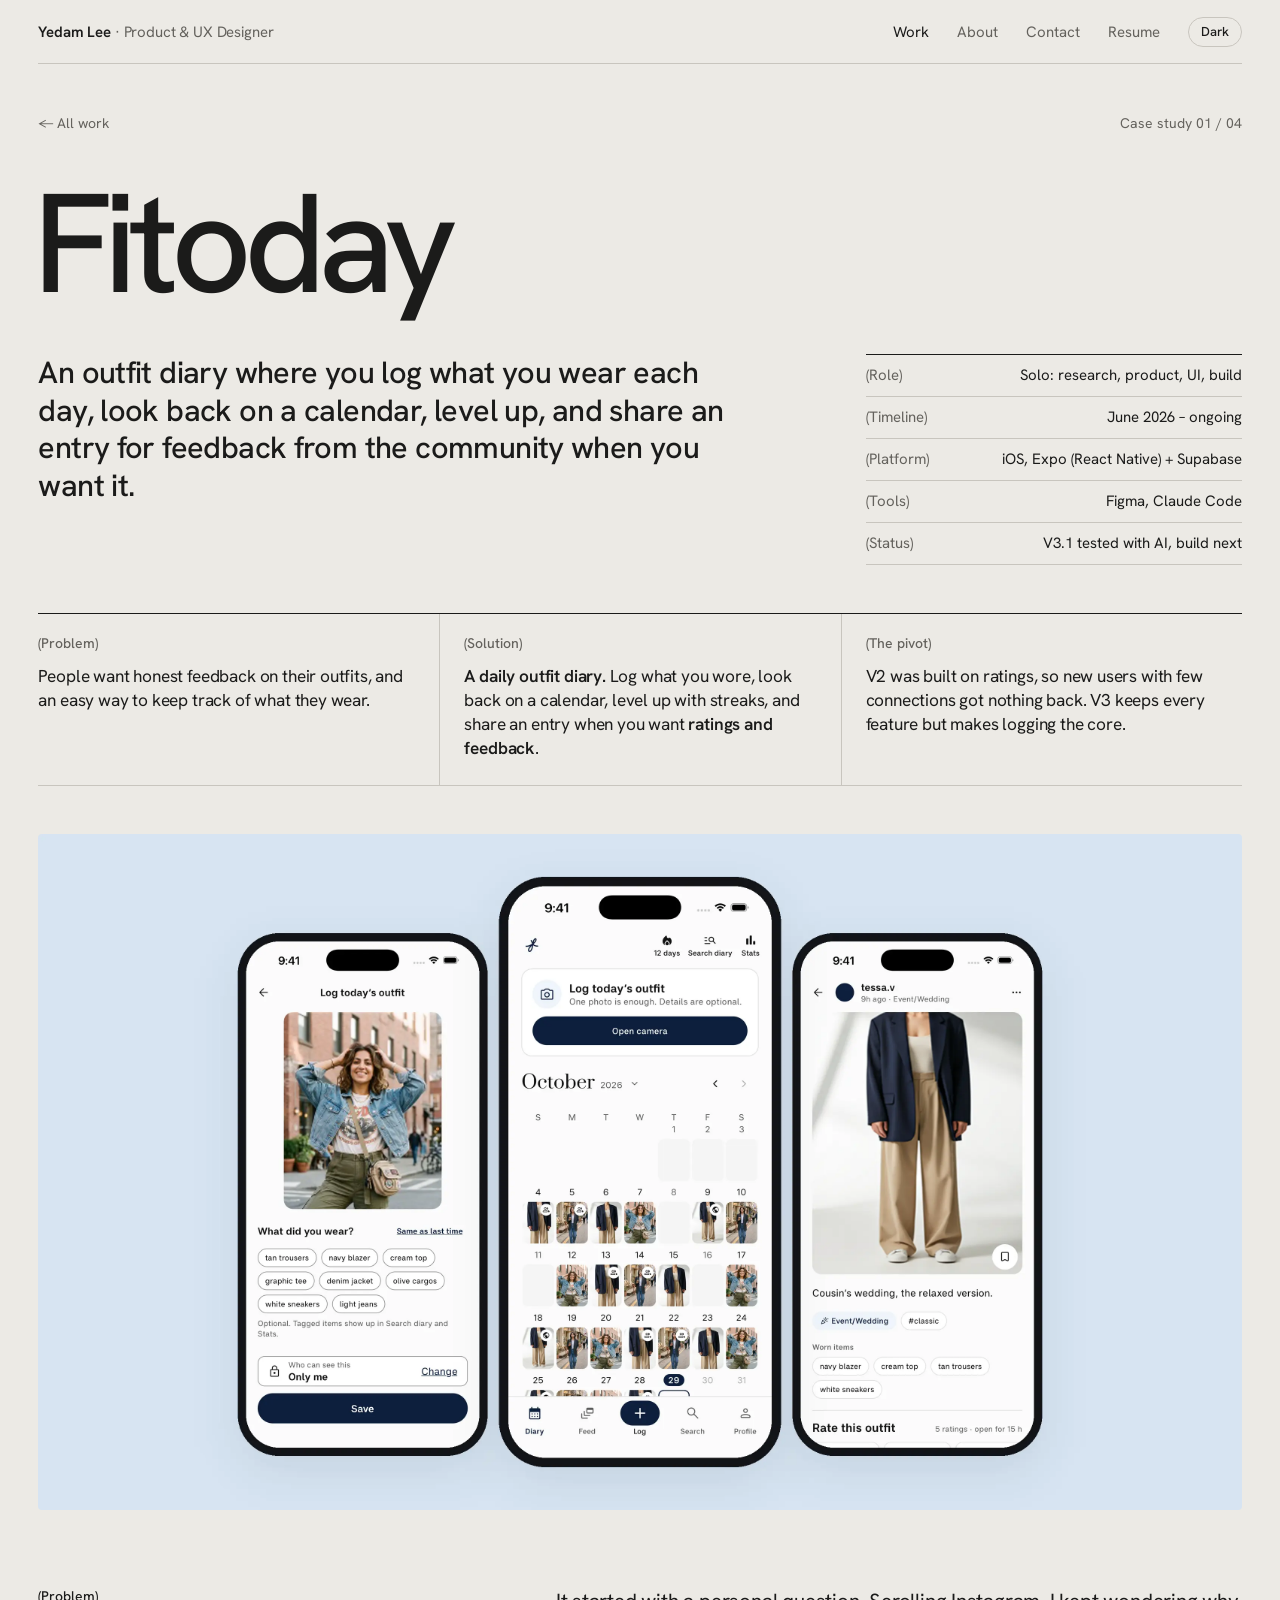
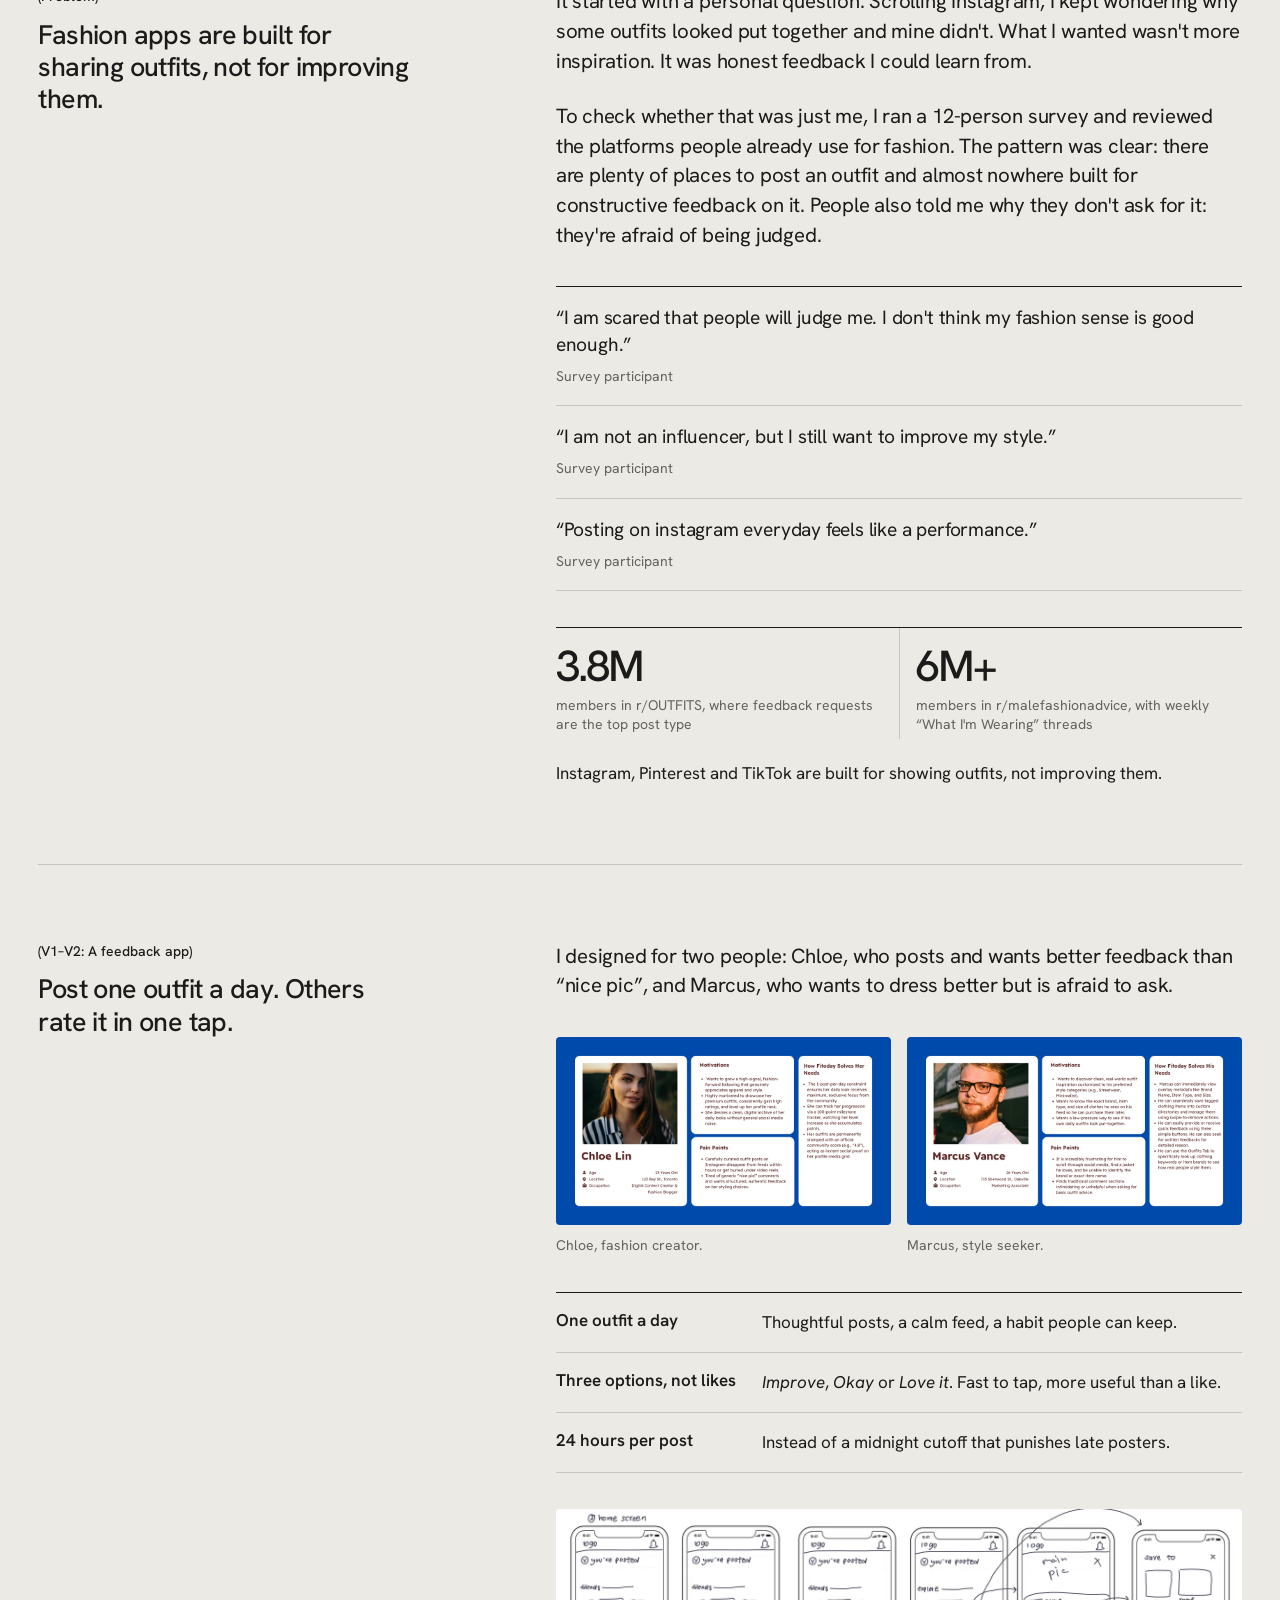
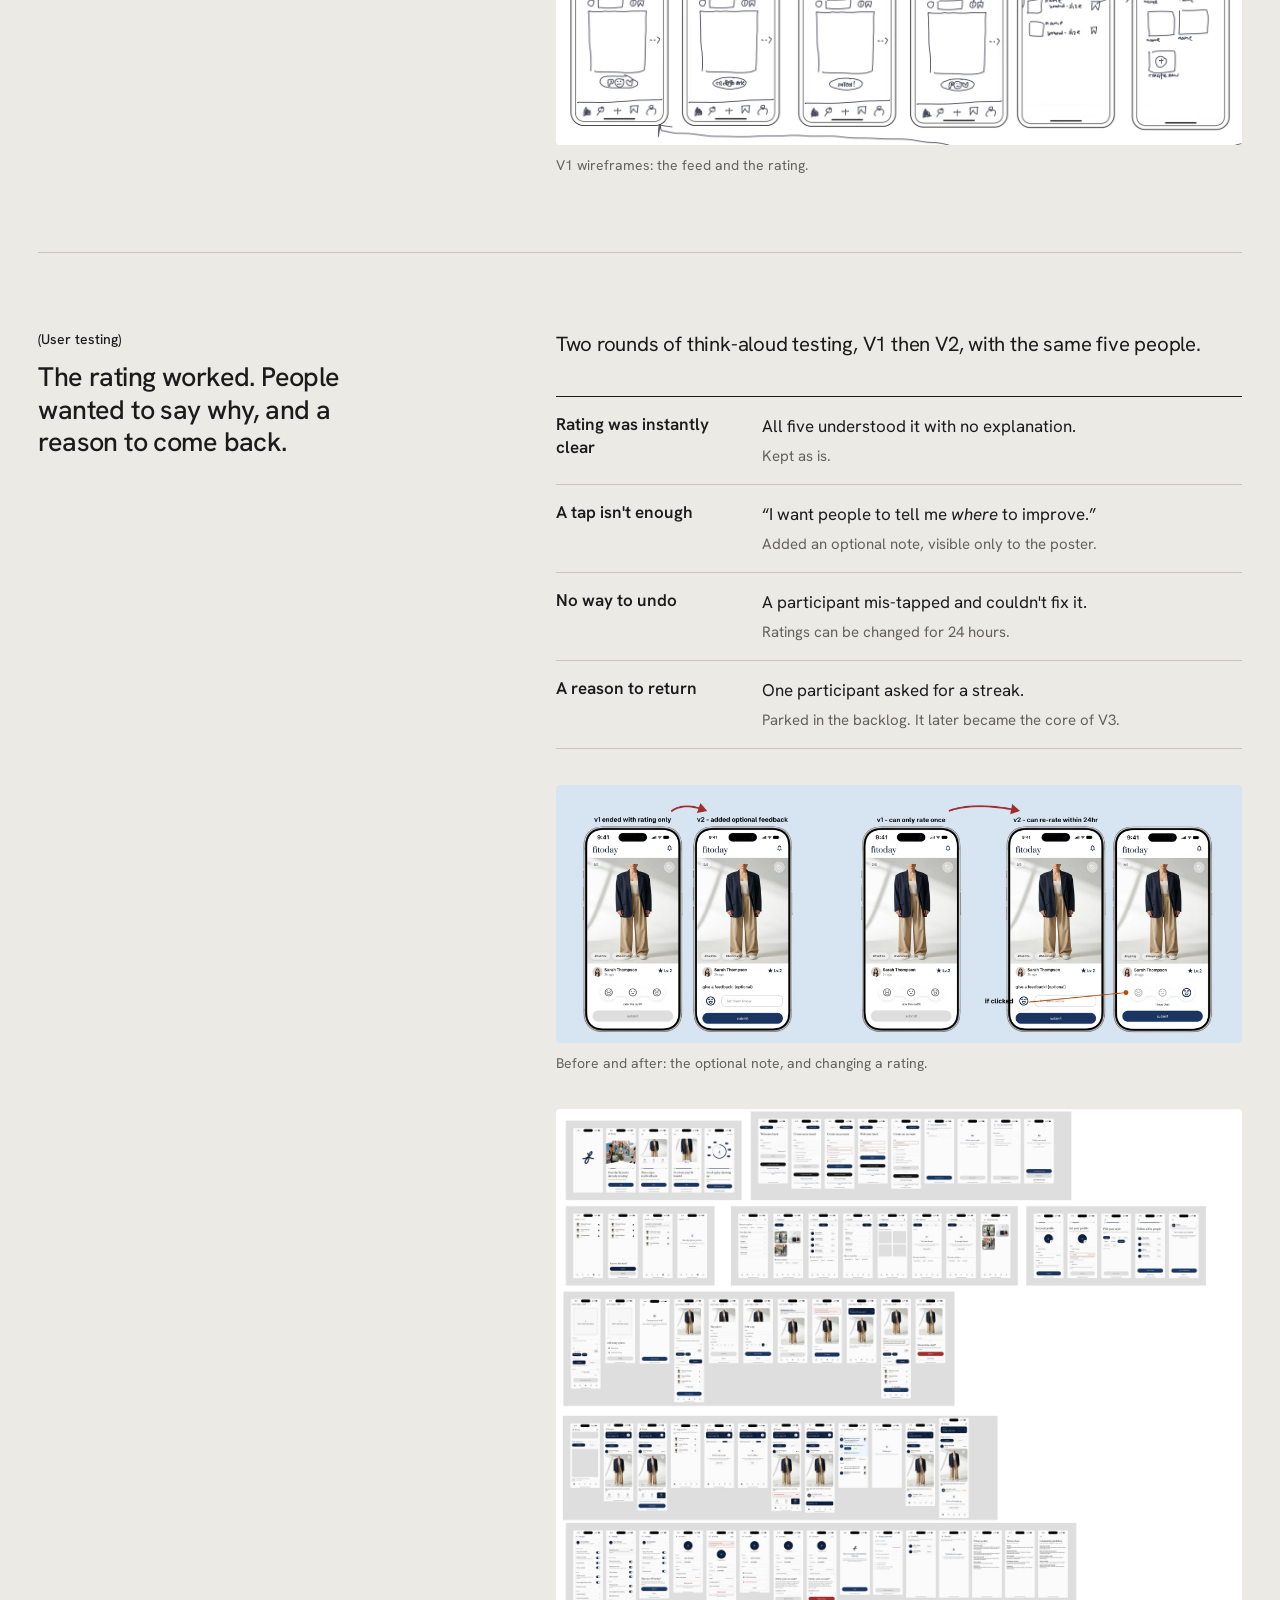
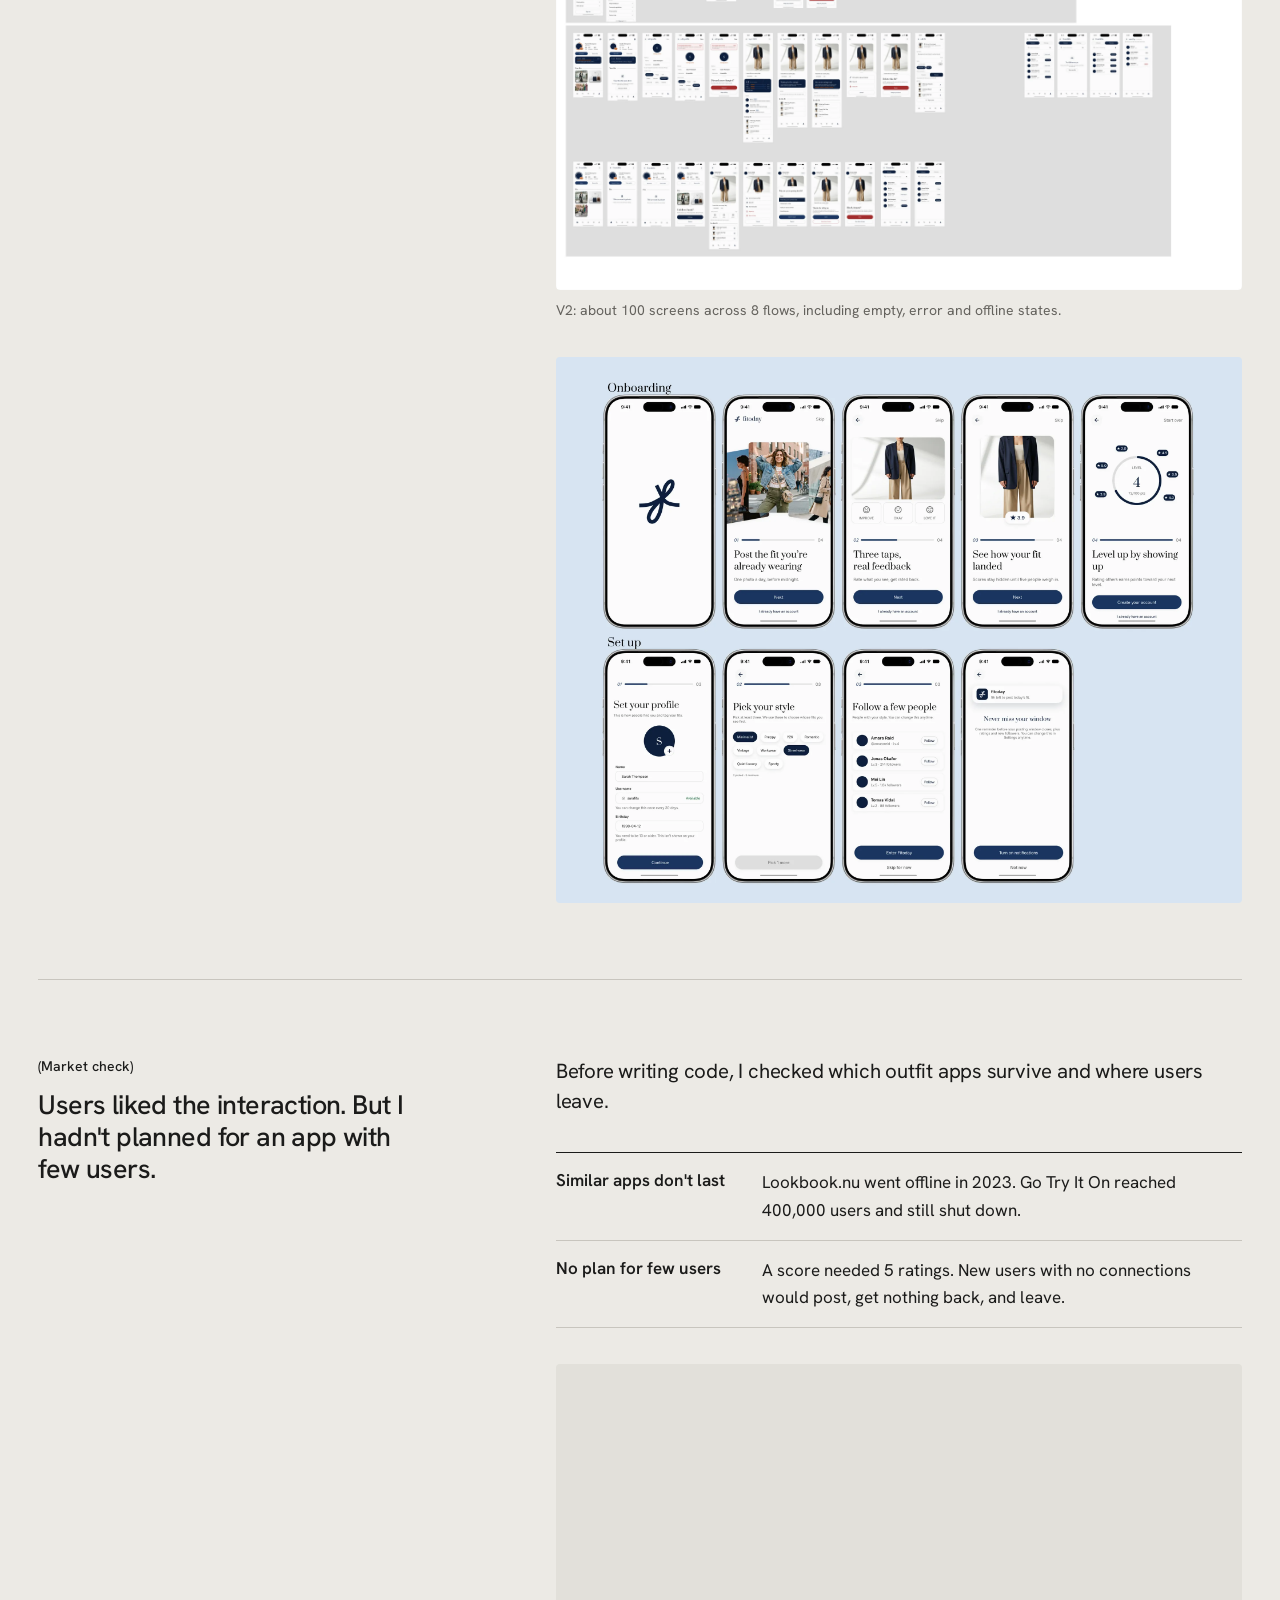
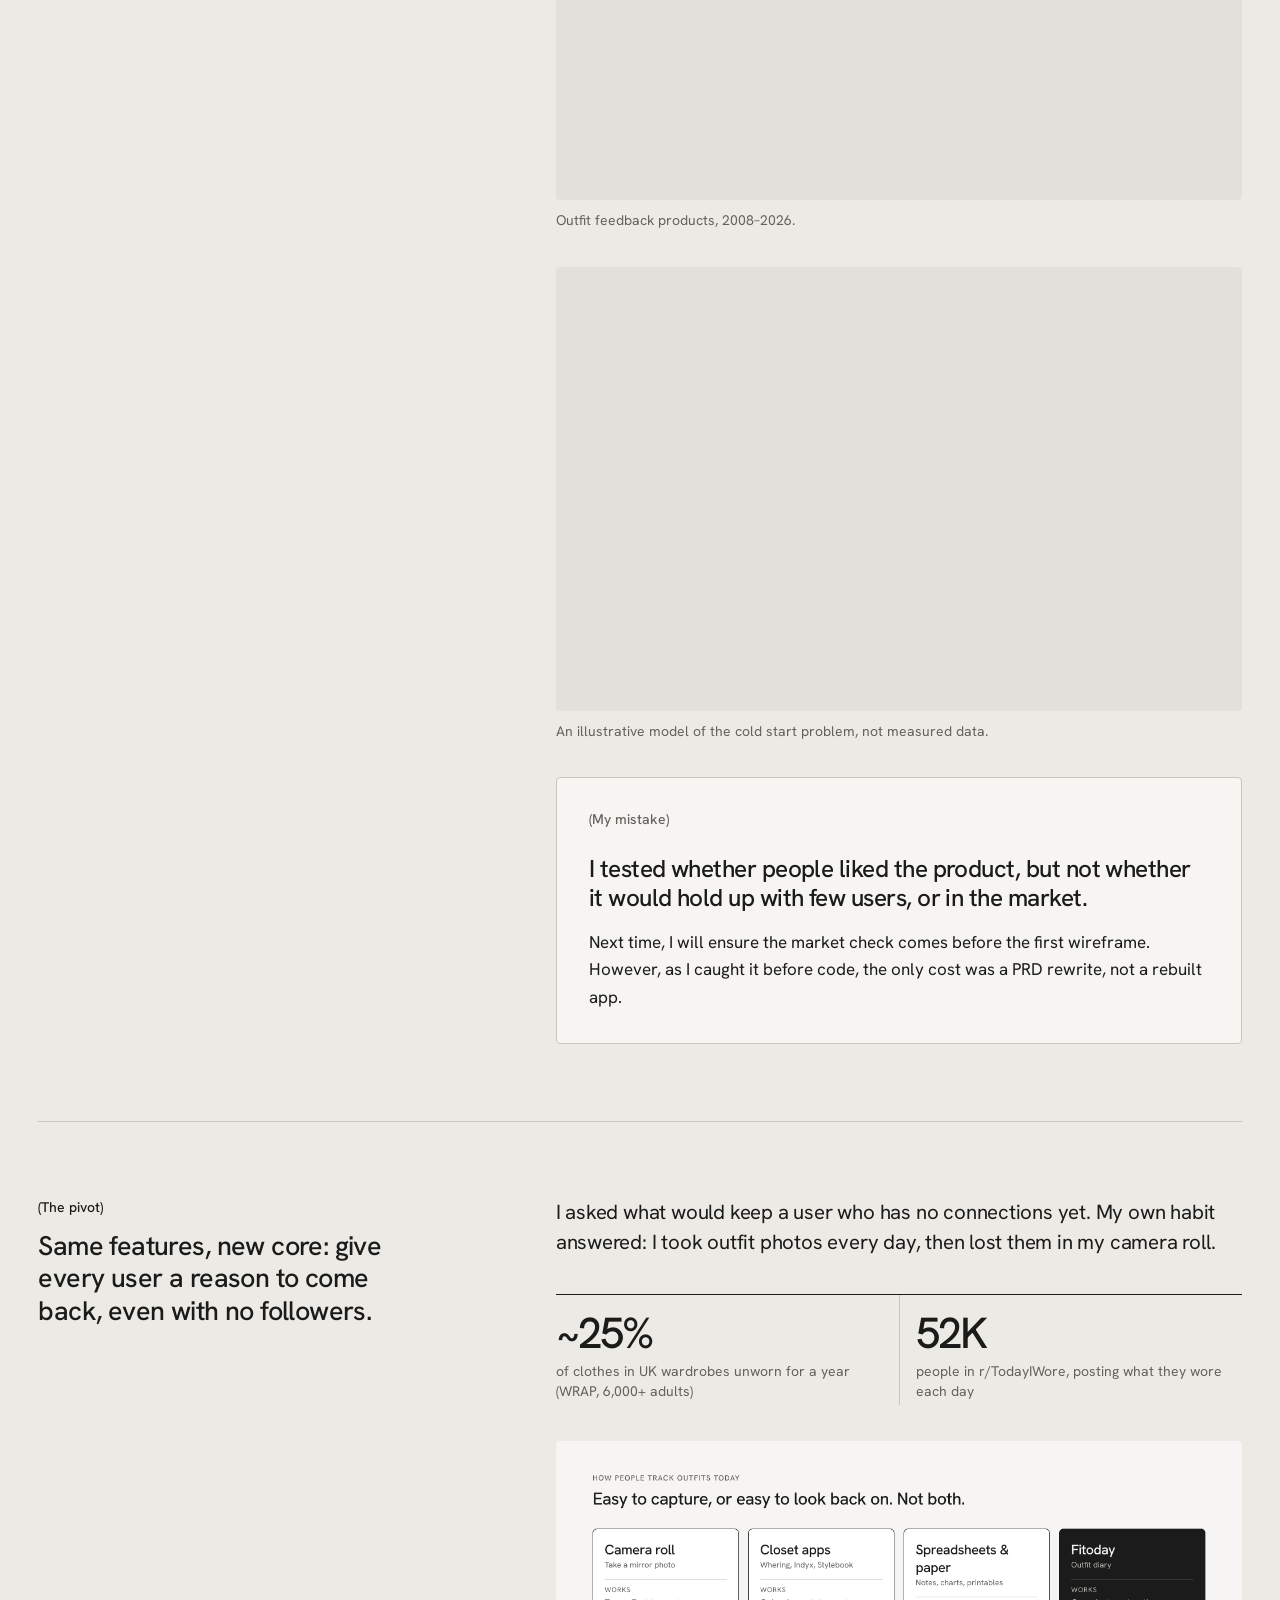
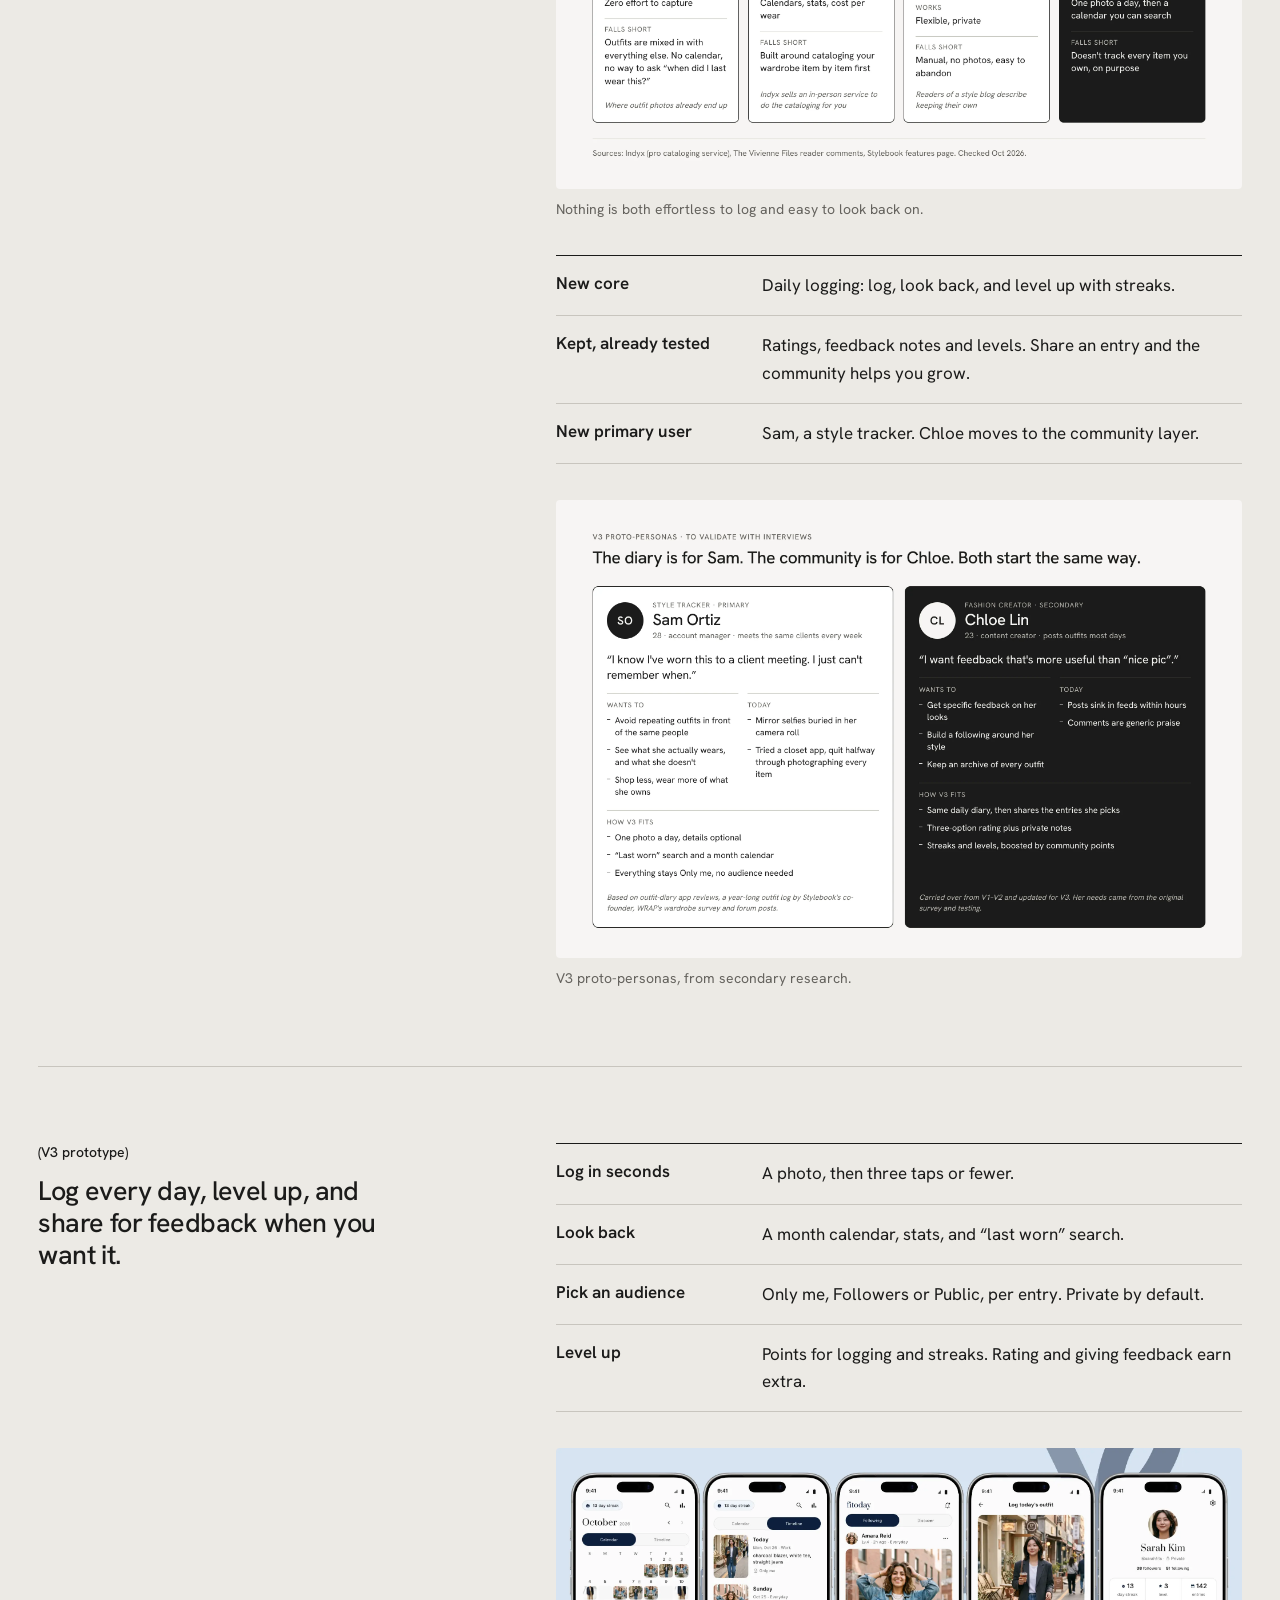
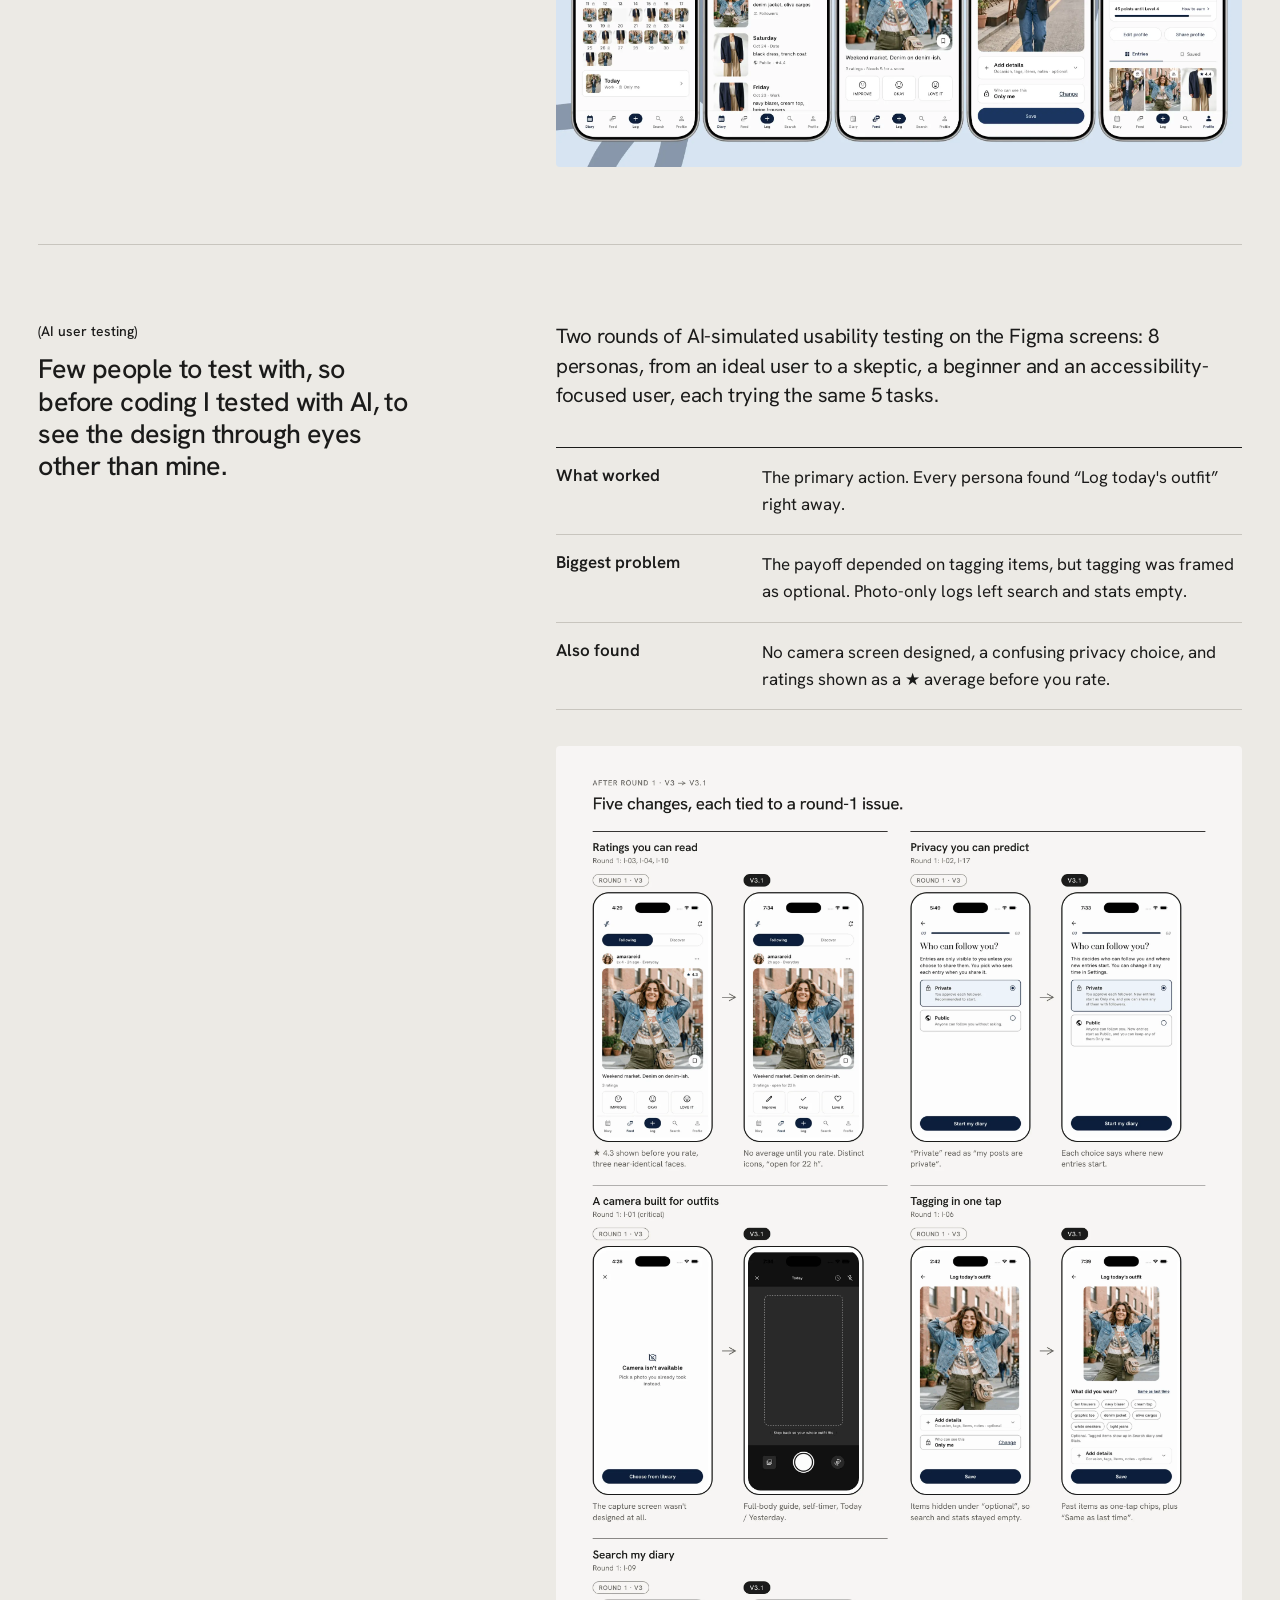
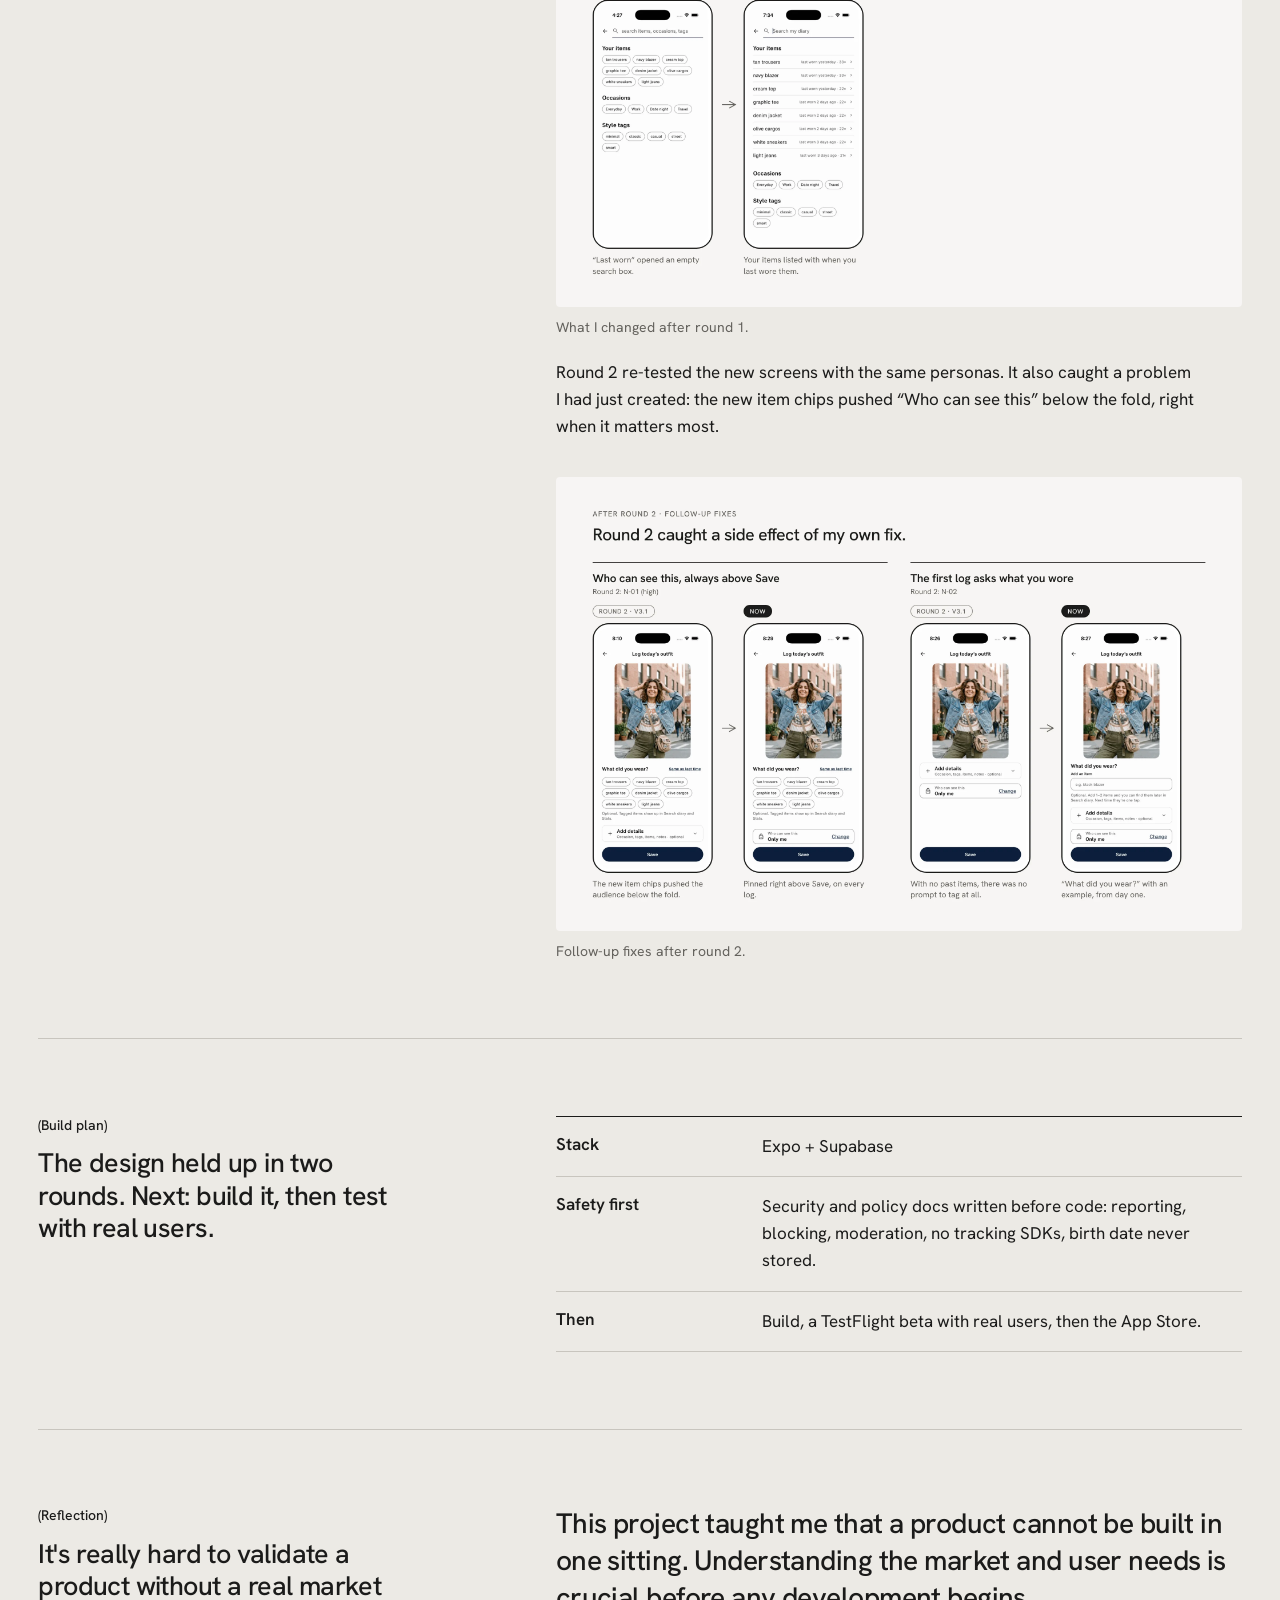
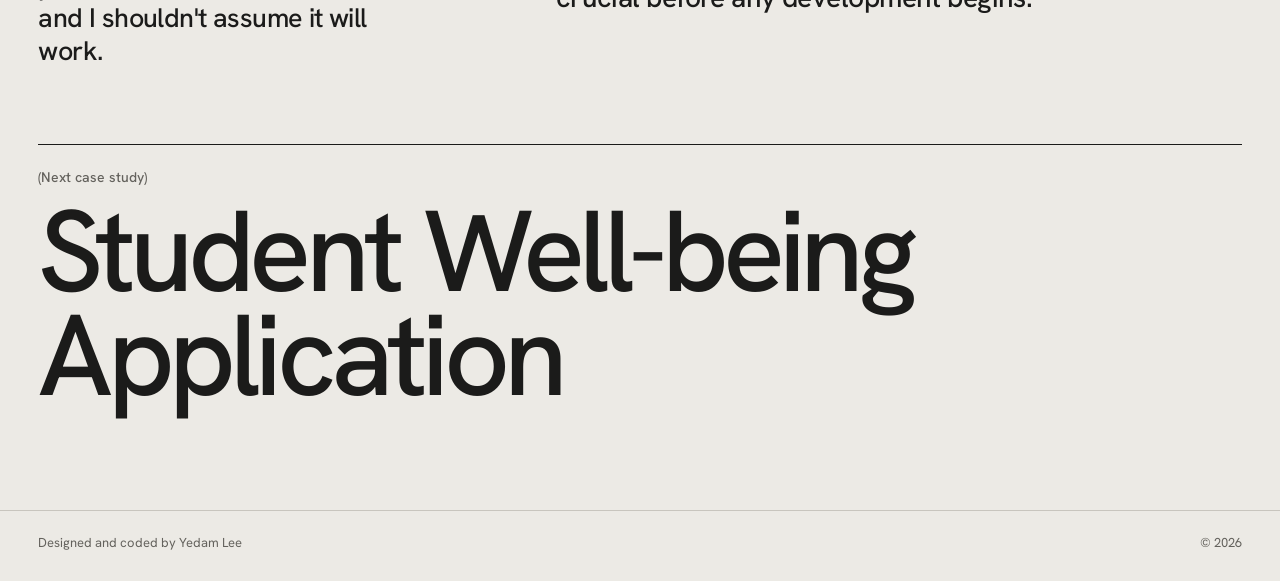
==== fitoday.html @ 7e5dd770 "fixed portfolio" ====
<!DOCTYPE html>
<html lang="en">
<head>
<meta charset="UTF-8" />
<meta name="viewport" content="width=device-width, initial-scale=1.0" />
<title>Fitoday | Yedam Lee</title>
<meta name="description" content="Fitoday case study: a daily outfit log with levels, ratings and feedback, pivoted after a market check so it works even with few users. Researched, designed and built solo by Yedam Lee." />
<meta property="og:title" content="Fitoday | Yedam Lee" />
<meta property="og:description" content="From a social outfit-rating app to an outfit diary: research, a pivot decision, and privacy-first product design." />
<meta property="og:image" content="https://ylee862.github.io/portfolio/images/fitoday/fitoday_hero_mockup.webp" />
<script>try{if(localStorage.getItem('theme')==='dark')document.documentElement.setAttribute('data-theme','dark')}catch(e){}</script>
<link rel="preconnect" href="https://fonts.googleapis.com" />
<link rel="preconnect" href="https://fonts.gstatic.com" crossorigin />
<link href="https://fonts.googleapis.com/css2?family=Hanken+Grotesk:wght@400;500;600&display=swap" rel="stylesheet" />
<link rel="stylesheet" href="css/style.css" />
</head>
<body>
<a class="skip-link" href="#content">Skip to case study</a>

<header class="nav">
  <div class="wrap nav-inner">
    <a href="index.html" class="nav-logo">Yedam Lee <span>· Product &amp; UX Designer</span></a>
    <nav class="nav-links" aria-label="Main">
      <a href="index.html#work" aria-current="page">Work</a>
      <a href="index.html#about">About</a>
      <a href="index.html#contact">Contact</a>
      <a class="nav-resume" href="resume/Yedam_Lee_Resume_F.pdf" target="_blank" rel="noopener">Resume</a>
      <button class="theme-toggle" id="themeToggle" type="button">Dark</button>
    </nav>
  </div>
</header>

<main id="content">
  <div class="wrap case-top">
    <div class="case-crumbs"><a href="index.html#work">← All work</a><span>Case study 01 / 04</span></div>
    <h1 class="case-title">Fitoday</h1>

    <div class="case-intro">
      <p class="case-statement">An outfit diary where you log what you wear each day, look back on a calendar, level up, and share an entry for feedback from the community when you want it.</p>
      <dl class="details">
        <div class="details-row"><dt>Role</dt><dd>Solo: research, product, UI, build</dd></div>
        <div class="details-row"><dt>Timeline</dt><dd>June 2026 – ongoing</dd></div>
        <div class="details-row"><dt>Platform</dt><dd>iOS, Expo (React Native) + Supabase</dd></div>
        <div class="details-row"><dt>Tools</dt><dd>Figma, Claude Code</dd></div>
        <div class="details-row"><dt>Status</dt><dd>V3.1 tested with AI, build next</dd></div>
      </dl>
    </div>

    <section class="brief" aria-label="Project at a glance">
      <div class="brief-item">
        <p class="label">Problem</p>
        <p class="brief-text">People want honest feedback on their outfits, and an easy way to keep track of what they wear.</p>
      </div>
      <div class="brief-item">
        <p class="label">Solution</p>
        <p class="brief-text"><strong>A daily outfit diary.</strong> Log what you wore, look back on a calendar, level up with streaks, and share an entry when you want <strong>ratings and feedback</strong>.</p>
      </div>
      <div class="brief-item">
        <p class="label">The pivot</p>
        <p class="brief-text">V2 was built on ratings, so new users with few connections got nothing back. V3 keeps every feature but makes logging the core.</p>
      </div>
    </section>

    <figure class="case-cover has-tag">
      <img src="images/fitoday/fitoday_hero_no_text.webp" alt="Fitoday V3 screens" width="2400" height="971">
    </figure>

    <!-- 1. PROBLEM -->
    <section class="cs" aria-labelledby="s-problem">
      <header class="cs-head">
        <p class="label" id="s-problem">Problem</p>
        <p class="cs-summary">Fashion apps are built for sharing outfits, not for improving them.</p>
      </header>
      <div class="cs-body">
        <p class="lede">It started with a personal question. Scrolling Instagram, I kept wondering why some outfits looked put together and mine didn't. What I wanted wasn't more inspiration. It was honest feedback I could learn from.</p>
        <p class="lede">To check whether that was just me, I ran a 12-person survey and reviewed the platforms people already use for fashion. The pattern was clear: there are plenty of places to post an outfit and almost nowhere built for constructive feedback on it. People also told me why they don't ask for it: they're afraid of being judged.</p>

        <ul class="quotes">
          <li><q>I am scared that people will judge me. I don't think my fashion sense is good enough.</q><span class="src">Survey participant</span></li>
          <li><q>I am not an influencer, but I still want to improve my style.</q><span class="src">Survey participant</span></li>
          <li><q>Posting on instagram everyday feels like a performance.</q><span class="src">Survey participant</span></li>
        </ul>
        <div class="facts">
          <div><div class="n">3.8M</div><div class="t">members in r/OUTFITS, where feedback requests are the top post type</div></div>
          <div><div class="n">6M+</div><div class="t">members in r/malefashionadvice, with weekly “What I'm Wearing” threads</div></div>
        </div>
        <p>Instagram, Pinterest and TikTok are built for showing outfits, not improving them.</p>
      </div>
    </section>

    <!-- 2. V1-V2 DESIGN -->
    <section class="cs" aria-labelledby="s-design">
      <header class="cs-head">
        <p class="label" id="s-design">V1–V2: A feedback app</p>
        <p class="cs-summary">Post one outfit a day. Others rate it in one tap.</p>
      </header>
      <div class="cs-body">
        <p class="lede">I designed for two people: Chloe, who posts and wants better feedback than “nice pic”, and Marcus, who wants to dress better but is afraid to ask.</p>
        <div class="grid-2">
          <figure class="figure"><img loading="lazy" decoding="async" src="images/fitoday/fitoday_chloe_persona.webp" alt="Persona: Chloe Lin, 23, content creator and fashion blogger" width="1920" height="1080"><figcaption>Chloe, fashion creator.</figcaption></figure>
          <figure class="figure"><img loading="lazy" decoding="async" src="images/fitoday/fitoday_marcus_persona.webp" alt="Persona: Marcus Vance, 26, marketing associate" width="1920" height="1080"><figcaption>Marcus, style seeker.</figcaption></figure>
        </div>
        <ul class="rows">
          <li><span class="k">One outfit a day</span><span class="v">Thoughtful posts, a calm feed, a habit people can keep.</span></li>
          <li><span class="k">Three options, not likes</span><span class="v"><em>Improve</em>, <em>Okay</em> or <em>Love it</em>. Fast to tap, more useful than a like.</span></li>
          <li><span class="k">24 hours per post</span><span class="v">Instead of a midnight cutoff that punishes late posters.</span></li>
        </ul>
        <figure class="figure on-white"><img loading="lazy" decoding="async" src="images/fitoday/fitoday_wireframe_mainscreen.webp" alt="Hand-drawn wireframes of the home feed and the rating flow" width="1438" height="494"><figcaption>V1 wireframes: the feed and the rating.</figcaption></figure>
      </div>
    </section>

    <!-- 3. TESTING -->
    <section class="cs" aria-labelledby="s-test">
      <header class="cs-head">
        <p class="label" id="s-test">User testing</p>
        <p class="cs-summary">The rating worked. People wanted to say why, and a reason to come back.</p>
      </header>
      <div class="cs-body">
        <p class="lede">Two rounds of think-aloud testing, V1 then V2, with the same five people.</p>
        <ul class="rows">
          <li><span class="k">Rating was instantly clear</span><span class="v">All five understood it with no explanation.<span class="muted">Kept as is.</span></span></li>
          <li><span class="k">A tap isn't enough</span><span class="v">“I want people to tell me <em>where</em> to improve.”<span class="muted">Added an optional note, visible only to the poster.</span></span></li>
          <li><span class="k">No way to undo</span><span class="v">A participant mis-tapped and couldn't fix it.<span class="muted">Ratings can be changed for 24 hours.</span></span></li>
          <li><span class="k">A reason to return</span><span class="v">One participant asked for a streak.<span class="muted">Parked in the backlog. It later became the core of V3.</span></span></li>
        </ul>
        <figure class="figure"><img loading="lazy" decoding="async" src="images/fitoday/fitoday_v1v2.webp" alt="V1 screens before and after the testing changes: optional feedback note and re-rating" width="2400" height="902"><figcaption>Before and after: the optional note, and changing a rating.</figcaption></figure>
        <figure class="figure"><img loading="lazy" decoding="async" src="images/fitoday/fitoday_flow_overview.webp" alt="Every V2 screen grouped by flow" width="2400" height="2733"><figcaption>V2: about 100 screens across 8 flows, including empty, error and offline states.</figcaption></figure>
        <figure class="figure"><img loading="lazy" decoding="async" src="images/fitoday/fitoday_onboarding_v2.webp" alt="Every V2 screen grouped by flow" width="2400" height="2733"></figure>
      </div>
    </section>

    <!-- 4. MARKET CHECK -->
    <section class="cs" aria-labelledby="s-market">
      <header class="cs-head">
        <p class="label" id="s-market">Market check</p>
        <p class="cs-summary">Users liked the interaction. But I hadn't planned for an app with few users.</p>
      </header>
      <div class="cs-body">
        <p class="lede">Before writing code, I checked which outfit apps survive and where users leave.</p>
        <ul class="rows">
          <li><span class="k">Similar apps don't last</span><span class="v">Lookbook.nu went offline in 2023. Go Try It On reached 400,000 users and still shut down.</span></li>
          <li><span class="k">No plan for few users</span><span class="v">A score needed 5 ratings. New users with no connections would post, get nothing back, and leave.</span></li>
        </ul>
        <figure class="figure"><img loading="lazy" decoding="async" src="images/fitoday/fitoday_timeline.webp" alt="Timeline from 2008 to 2026 of outfit feedback products: Lookbook.nu offline 2023, Fashism closed, Go Try It On shut down 2013, Sidewalk AI rater inactive since 2023, AuraRate launched 2026 with 1K+ downloads, and a wave of AI raters from 2024" width="2400" height="1526"><figcaption>Outfit feedback products, 2008–2026.</figcaption></figure>
        <figure class="figure"><img loading="lazy" decoding="async" src="images/fitoday/fitoday_cold_start.webp" alt="Chart: share of posts reaching 5 ratings by average ratings per post. 2 ratings on average gives 5%, 3 gives 19%, 5 gives 56%, 8 gives 90%" width="2400" height="1554"><figcaption>An illustrative model of the cold start problem, not measured data.</figcaption></figure>
        <div class="callout">
          <p class="label">My mistake</p>
          <p class="pull">I tested whether people liked the product, but not whether it would hold up with few users, or in the market.</p>
          <p>Next time, I will ensure the market check comes before the first wireframe. However, as I caught it before code, the only cost was a PRD rewrite, not a rebuilt app.</p>
        </div>
      </div>
    </section>

    <!-- 5. PIVOT -->
    <section class="cs" aria-labelledby="s-pivot">
      <header class="cs-head">
        <p class="label" id="s-pivot">The pivot</p>
        <p class="cs-summary">Same features, new core: give every user a reason to come back, even with no followers.</p>
      </header>
      <div class="cs-body">
        <p class="lede">I asked what would keep a user who has no connections yet. My own habit answered: I took outfit photos every day, then lost them in my camera roll.</p>
        <div class="facts">
          <div><div class="n">~25%</div><div class="t">of clothes in UK wardrobes unworn for a year (WRAP, 6,000+ adults)</div></div>
          <div><div class="n">52K</div><div class="t">people in r/TodayIWore, posting what they wore each day</div></div>
        </div>
        <figure class="figure"><img loading="lazy" decoding="async" src="images/fitoday/fitoday_tracking.webp" alt="Comparison of how people track outfits: camera roll is easy to capture but has no calendar; closet apps have calendars and stats but require cataloging first; spreadsheets are manual with no photos; Fitoday is one photo a day plus a searchable calendar" width="2400" height="1216"><figcaption>Nothing is both effortless to log and easy to look back on.</figcaption></figure>
        <ul class="rows">
          <li><span class="k">New core</span><span class="v">Daily logging: log, look back, and level up with streaks.</span></li>
          <li><span class="k">Kept, already tested</span><span class="v">Ratings, feedback notes and levels. Share an entry and the community helps you grow.</span></li>
          <li><span class="k">New primary user</span><span class="v">Sam, a style tracker. Chloe moves to the community layer.</span></li>
        </ul>
        <figure class="figure"><img loading="lazy" decoding="async" src="images/fitoday/fitoday_personas_v3.webp" alt="Two proto-personas: Sam Ortiz, a style tracker who wants to avoid repeating outfits and uses the diary privately; Chloe Lin, a fashion creator who shares chosen entries for feedback" width="2400" height="1604"><figcaption>V3 proto-personas, from secondary research.</figcaption></figure>
      </div>
    </section>

    <!-- 6. V3 DESIGN -->
    <section class="cs" aria-labelledby="s-v3">
      <header class="cs-head">
        <p class="label" id="s-v3">V3 prototype</p>
        <p class="cs-summary">Log every day, level up, and share for feedback when you want it.</p>
      </header>
      <div class="cs-body">
        <ul class="rows">
          <li><span class="k">Log in seconds</span><span class="v">A photo, then three taps or fewer.</span></li>
          <li><span class="k">Look back</span><span class="v">A month calendar, stats, and “last worn” search.</span></li>
          <li><span class="k">Pick an audience</span><span class="v">Only me, Followers or Public, per entry. Private by default.</span></li>
          <li><span class="k">Level up</span><span class="v">Points for logging and streaks. Rating and giving feedback earn extra.</span></li>
        </ul>

        <figure class="figure"><img loading="lazy" decoding="async" src="images/fitoday/fitoday_main_flow_v3.webp" alt="V3 main flow" width="2400" height="1686"></figure>
      </div>
    </section>

    <!-- 7. AI USER TESTING -->
    <section class="cs" aria-labelledby="s-validate">
      <header class="cs-head">
        <p class="label" id="s-validate">AI user testing</p>
        <p class="cs-summary">Few people to test with, so before coding I tested with AI, to see the design through eyes other than mine.</p>
      </header>
      <div class="cs-body">
        <p class="lede">Two rounds of AI-simulated usability testing on the Figma screens: 8 personas, from an ideal user to a skeptic, a beginner and an accessibility-focused user, each trying the same 5 tasks.</p>
        <ul class="rows">
          <li><span class="k">What worked</span><span class="v">The primary action. Every persona found “Log today's outfit” right away.</span></li>
          <li><span class="k">Biggest problem</span><span class="v">The payoff depended on tagging items, but tagging was framed as optional. Photo-only logs left search and stats empty.</span></li>
          <li><span class="k">Also found</span><span class="v">No camera screen designed, a confusing privacy choice, and ratings shown as a ★ average before you rate.</span></li>
        </ul>
        <figure class="figure"><img loading="lazy" decoding="async" src="images/fitoday/fitoday_ai_round1_fixes.webp" alt="Five before-and-after pairs from round 1 to V3.1: ratings hidden until you rate with distinct icons; privacy choices that say where new entries start; a designed camera with framing guide and timer; one-tap item chips on Save; and Search my diary listing items with last-worn dates" width="2400" height="4064"><figcaption>What I changed after round 1.</figcaption></figure>
        <p>Round 2 re-tested the new screens with the same personas. It also caught a problem I had just created: the new item chips pushed “Who can see this” below the fold, right when it matters most.</p>
        <figure class="figure"><img loading="lazy" decoding="async" src="images/fitoday/fitoday_ai_round2_fixes.webp" alt="Two follow-up fixes after round 2: Who can see this pinned above Save on every log, and a What did you wear field on the first log when there are no past items" width="2400" height="1590"><figcaption>Follow-up fixes after round 2.</figcaption></figure>
      </div>
    </section>

    <!-- 8. BUILD PLAN -->
    <section class="cs" aria-labelledby="s-build">
      <header class="cs-head">
        <p class="label" id="s-build">Build plan</p>
        <p class="cs-summary">The design held up in two rounds. Next: build it, then test with real users.</p>
      </header>
      <div class="cs-body">
        <ul class="rows">
          <li><span class="k">Stack</span><span class="v">Expo + Supabase</span></li>
          <li><span class="k">Safety first</span><span class="v">Security and policy docs written before code: reporting, blocking, moderation, no tracking SDKs, birth date never stored.</span></li>
          <li><span class="k">Then</span><span class="v">Build, a TestFlight beta with real users, then the App Store.</span></li>
        </ul>
      </div>
    </section>

    <!-- 9. REFLECTION -->
    <section class="cs" aria-labelledby="s-reflect">
      <header class="cs-head">
        <p class="label" id="s-reflect">Reflection</p>
        <p class="cs-summary">It's really hard to validate a product without a real market and I shouldn't assume it will work.</p>
      </header>
      <div class="cs-body">
        <p class="reflection-text">This project taught me that a product cannot be built in one sitting. Understanding the market and user needs is crucial before any development begins.</p>
      </div>
    </section>
  </div>

  <div class="wrap">
    <a class="case-next" href="usri.html">
      <span class="label">Next case study</span>
      <span class="case-next-title">Student Well-being Application</span>
    </a>
  </div>
</main>

<footer class="footer">
  <div class="wrap footer-inner">
    <span>Designed and coded by Yedam Lee</span>
    <span>© <span id="year">2026</span></span>
  </div>
</footer>

<div class="lightbox" id="lightbox" role="dialog" aria-modal="true" aria-label="Enlarged image">
  <button class="lightbox-close" type="button">Close</button>
  <img alt="">
</div>

<script src="js/site.js"></script>
</body>
</html>
---- css/style.css ----
/* ==========================================================================
   Yedam Lee — portfolio
  ========================================================================== */

:root {
  --paper: #ECEAE5;
  --surface: #F6F5F2;
  --ink: #1B1B1A;
  --ink-2: #64625D;
  --ink-3: #8E8B85;
  --rule: #C8C5BE;
  --rule-strong: #1B1B1A;
  --img-bg: #E2E0DA;

  --font: 'Hanken Grotesk', system-ui, -apple-system, 'Segoe UI', sans-serif;

  --gutter: clamp(16px, 3vw, 40px);
  --max: 1360px;
  --radius: 4px;
  --nav-h: 64px;
}

:root[data-theme="dark"] {
  --paper: #161615;
  --surface: #1E1E1C;
  --ink: #ECEAE5;
  --ink-2: #A3A09A;
  --ink-3: #78756F;
  --rule: #373633;
  --rule-strong: #ECEAE5;
  --img-bg: #242422;
}

*, *::before, *::after { box-sizing: border-box; margin: 0; padding: 0; }

html { scroll-behavior: smooth; -webkit-text-size-adjust: 100%; }
@media (prefers-reduced-motion: reduce) {
  html { scroll-behavior: auto; }
  *, *::before, *::after { transition: none !important; animation: none !important; }
}

body {
  font-family: var(--font);
  font-size: 17px;
  line-height: 1.6;
  font-weight: 400;
  color: var(--ink);
  background: var(--paper);
  -webkit-font-smoothing: antialiased;
  text-rendering: optimizeLegibility;
  overflow-x: hidden;
}

img, video { display: block; max-width: 100%; height: auto; }
a { color: inherit; }
button { font: inherit; color: inherit; background: none; border: 0; cursor: pointer; }

:focus-visible { outline: 2px solid var(--ink); outline-offset: 3px; border-radius: 2px; }

::selection { background: var(--ink); color: var(--paper); }

.wrap {
  width: 100%;
  max-width: var(--max);
  margin: 0 auto;
  padding: 0 var(--gutter);
}

.skip-link {
  position: absolute; left: var(--gutter); top: -60px; z-index: 100;
  background: var(--ink); color: var(--paper); padding: 8px 14px; border-radius: 100px;
  font-size: 14px; text-decoration: none;
}
.skip-link:focus { top: 12px; }

/* ---------- Small type helpers ---------- */

.label {
  font-size: 14px;
  line-height: 1.4;
  font-weight: 500;
  color: var(--ink);
  letter-spacing: 0;
}
.label::before { content: '('; }
.label::after { content: ')'; }

.muted { color: var(--ink-2); }

/* ---------- Navigation ---------- */

.nav {
  position: sticky; top: 0; z-index: 50;
  background: color-mix(in srgb, var(--paper) 88%, transparent);
  backdrop-filter: blur(10px);
  -webkit-backdrop-filter: blur(10px);
}
.nav-inner {
  height: var(--nav-h);
  display: flex; align-items: center; justify-content: space-between; gap: 24px;
  position: relative;
}
.nav-inner::after {
  content: ''; position: absolute; left: var(--gutter); right: var(--gutter); bottom: 0;
  height: 1px; background: var(--rule);
}
.nav-logo {
  font-size: 15px; font-weight: 600; text-decoration: none; letter-spacing: -0.01em;
  white-space: nowrap;
}
.nav-logo span { color: var(--ink-2); font-weight: 400; }
.nav-links { display: flex; align-items: center; gap: clamp(14px, 2.4vw, 28px); }
.nav-links a {
  font-size: 15px; text-decoration: none; color: var(--ink-2);
  transition: color .2s ease;
}
.nav-links a:hover, .nav-links a[aria-current="page"] { color: var(--ink); }

.theme-toggle {
  font-size: 13px; font-weight: 500;
  height: 30px; padding: 0 12px;
  border: 1px solid var(--rule); border-radius: 100px;
  color: var(--ink);
  transition: border-color .2s ease;
}
.theme-toggle:hover { border-color: var(--ink); }

@media (max-width: 560px) {
  .nav-logo span { display: none; }
  .nav-links { gap: 14px; }
  .nav-links a { font-size: 14px; }
  .nav-links .nav-resume { display: none; }
}

/* ---------- Buttons ---------- */

.btn {
  display: inline-flex; align-items: center; gap: 8px;
  height: 40px; padding: 0 18px;
  font-size: 15px; font-weight: 500; text-decoration: none;
  border-radius: 100px;
  border: 1px solid var(--ink);
  transition: background .2s ease, color .2s ease;
}
.btn-solid { background: var(--ink); color: var(--paper); }
.btn-solid:hover { background: transparent; color: var(--ink); }
.btn-line { color: var(--ink); }
.btn-line:hover { background: var(--ink); color: var(--paper); }
.btn-small { height: 30px; padding: 0 12px; font-size: 13px; }

/* ==========================================================================
   HOME
   ========================================================================== */

.home-hero { padding-top: clamp(40px, 7vw, 96px); }

.display-name {
  font-size: clamp(64px, 15.5vw, 228px);
  line-height: 0.86;
  font-weight: 500;
  letter-spacing: -0.055em;
  margin-left: -0.04em;
}

.hero-grid {
  display: grid;
  grid-template-columns: repeat(12, 1fr);
  gap: 24px var(--gutter);
  margin-top: clamp(32px, 5vw, 64px);
  padding-bottom: clamp(48px, 7vw, 96px);
}
.hero-copy { grid-column: 1 / span 7; }
.hero-statement {
  font-size: clamp(22px, 2.5vw, 34px);
  line-height: 1.22;
  font-weight: 500;
  letter-spacing: -0.02em;
  max-width: 22em;
}
.hero-actions { display: flex; flex-wrap: wrap; gap: 10px; margin-top: 28px; }

.details {
  grid-column: 9 / span 4;
  align-self: start;
  border-top: 1px solid var(--rule-strong);
}
.details-row {
  display: flex; justify-content: space-between; gap: 16px;
  padding: 10px 0;
  border-bottom: 1px solid var(--rule);
  font-size: 15px; line-height: 1.4;
}
.details-row dt { color: var(--ink-2); white-space: nowrap; }
.details-row dd { text-align: right; }
.details-row dt::before { content: '('; }
.details-row dt::after { content: ')'; }

@media (max-width: 900px) {
  .hero-copy, .details { grid-column: 1 / -1; }
}

/* ---------- Section heads (home) ---------- */

.section { padding-top: clamp(56px, 8vw, 112px); padding-bottom: clamp(56px, 8vw, 112px); }
.section-head {
  display: flex; align-items: baseline; justify-content: space-between; gap: 24px;
  border-top: 1px solid var(--rule-strong);
  padding-top: 14px;
  margin-bottom: clamp(32px, 5vw, 56px);
}
.section-title {
  font-size: clamp(36px, 5vw, 64px);
  line-height: 1;
  font-weight: 500;
  letter-spacing: -0.04em;
}

/* ---------- Work list ---------- */

.work-list { list-style: none; }
.work-row {
  display: grid;
  grid-template-columns: repeat(12, 1fr);
  gap: 20px var(--gutter);
  padding: 0 0 clamp(40px, 5vw, 64px);
  text-decoration: none;
}
.work-list > li + li .work-row { border-top: 1px solid var(--rule); padding-top: 28px; }

.work-meta {
  grid-column: 1 / span 4;
  display: flex; flex-direction: column;
}
.work-index { font-size: 14px; color: var(--ink-2); margin-bottom: 18px; }
.work-title {
  font-size: clamp(30px, 3.4vw, 46px);
  line-height: 1.02;
  font-weight: 500;
  letter-spacing: -0.035em;
}
.work-kind { font-size: 15px; color: var(--ink-2); margin-top: 10px; }
.work-desc {
  font-size: 16px; line-height: 1.55;
  margin-top: 20px; max-width: 34ch;
}
.work-tags { list-style: none; margin-top: 18px; font-size: 13px; color: var(--ink-2); line-height: 1.9; }
.work-cta { margin-top: auto; padding-top: 28px; }
.work-cta .btn { pointer-events: none; }
.work-row:hover .work-cta .btn,
.work-row:focus-visible .work-cta .btn { background: var(--ink); color: var(--paper); }

.work-visual {
  grid-column: 5 / span 8;
  position: relative;
  border-radius: var(--radius);
  overflow: hidden;
  background: var(--img-bg);
  aspect-ratio: 16 / 10;
}
.work-visual img {
  width: 100%; height: 100%; object-fit: cover;
  transition: transform .8s cubic-bezier(.2,.7,.2,1);
}
.work-row:hover .work-visual img { transform: scale(1.025); }

.work-flag {
  position: absolute; left: 14px; top: 14px;
  font-size: 12px; font-weight: 500;
  padding: 5px 10px; border-radius: 100px;
  background: #1B1B1A; color: #ECEAE5;
}

@media (max-width: 900px) {
  .work-meta, .work-visual { grid-column: 1 / -1; }
  .work-visual { order: -1; }
  .work-cta { padding-top: 22px; }
}

/* ---------- About ---------- */

.about-grid {
  display: grid;
  grid-template-columns: repeat(12, 1fr);
  gap: 32px var(--gutter);
}
.about-photo {
  grid-column: 1 / span 4;
  border-radius: var(--radius);
  overflow: hidden;
  background: var(--img-bg);
  aspect-ratio: 4 / 5;
  align-self: start;
}
.about-photo img { width: 100%; height: 100%; object-fit: cover; filter: grayscale(1) contrast(1.05); }
.about-text { grid-column: 6 / span 7; }
.about-lede {
  font-size: clamp(24px, 2.6vw, 36px);
  line-height: 1.18;
  font-weight: 500;
  letter-spacing: -0.025em;
}
.about-body { margin-top: 28px; max-width: 60ch; }
.about-body p + p { margin-top: 1em; }
.about-body p { color: var(--ink); }

.about-facts { margin-top: 40px; border-top: 1px solid var(--rule-strong); }
.about-facts .details-row dd { max-width: 60%; }

@media (max-width: 900px) {
  .about-photo { grid-column: 1 / span 6; }
  .about-text { grid-column: 1 / -1; }
}
@media (max-width: 560px) {
  .about-photo { grid-column: 1 / -1; aspect-ratio: 4 / 4.4; }
}

/* ---------- Contact ---------- */

.contact-email {
  display: inline-block;
  font-size: clamp(32px, 6.6vw, 104px);
  line-height: 1;
  font-weight: 500;
  letter-spacing: -0.045em;
  text-decoration: none;
  word-break: break-word;
  background-image: linear-gradient(currentColor, currentColor);
  background-size: 0% 2px; background-position: 0 100%; background-repeat: no-repeat;
  transition: background-size .5s cubic-bezier(.2,.7,.2,1);
  padding-bottom: 6px;
}
.contact-email:hover { background-size: 100% 2px; }
.contact-row {
  display: flex; flex-wrap: wrap; justify-content: space-between; gap: 16px 32px;
  margin-top: 36px; font-size: 15px; color: var(--ink-2);
}
.contact-links { display: flex; gap: 24px; }
.contact-links a { color: var(--ink); text-underline-offset: 4px; }

/* ---------- Footer ---------- */

.footer { border-top: 1px solid var(--rule); }
.footer-inner {
  display: flex; justify-content: space-between; gap: 16px; flex-wrap: wrap;
  padding-top: 22px; padding-bottom: 28px;
  font-size: 13px; color: var(--ink-2);
}

/* ==========================================================================
   CASE STUDY
   ========================================================================== */

.case-top { padding-top: clamp(28px, 4vw, 48px); }
.case-crumbs {
  display: flex; justify-content: space-between; gap: 16px;
  font-size: 14px; color: var(--ink-2);
}
.case-crumbs a { text-decoration: none; color: var(--ink-2); }
.case-crumbs a:hover { color: var(--ink); }

.case-title {
  margin-top: clamp(24px, 4vw, 48px);
  font-size: clamp(56px, 11vw, 168px);
  line-height: 0.88;
  font-weight: 500;
  letter-spacing: -0.055em;
  margin-left: -0.04em;
}

.case-title--long { font-size: clamp(48px, 8.4vw, 128px); line-height: 0.92; }

.case-intro {
  display: grid;
  grid-template-columns: repeat(12, 1fr);
  gap: 28px var(--gutter);
  margin-top: clamp(28px, 4vw, 48px);
  padding-bottom: clamp(32px, 4vw, 48px);
}
.case-intro > .case-statement { grid-column: 1 / span 7; }
.case-statement {
  font-size: clamp(22px, 2.4vw, 32px);
  line-height: 1.22;
  font-weight: 500;
  letter-spacing: -0.02em;
}
.case-intro .details { grid-column: 9 / span 4; }
.case-intro .details-row dd { max-width: 65%; }
.case-intro .hero-actions { margin-top: 24px; }

@media (max-width: 900px) {
  .case-intro > .case-statement, .case-intro .details { grid-column: 1 / -1; }
}

.case-cover {
  border-radius: var(--radius);
  overflow: hidden;
  background: var(--img-bg);
}
.case-cover img { width: 100%; height: auto; }
.case-cover.has-tag { position: relative; }
.cover-tag {
  position: absolute; top: 12px; left: 12px;
  font-size: 12px; letter-spacing: .06em; text-transform: uppercase; font-weight: 500;
  padding: 4px 10px; border-radius: 999px;
  background: var(--ink); color: var(--paper);
}

/* ---------- Two-column case sections ---------- */

.cs {
  display: grid;
  grid-template-columns: repeat(12, 1fr);
  gap: 24px var(--gutter);
  padding: clamp(48px, 6vw, 88px) 0;
  border-top: 1px solid var(--rule);
}
.case-cover + .cs, .cs-first { border-top: 0; }

.cs-head {
  grid-column: 1 / span 4;
  align-self: start;
  position: sticky;
  top: calc(var(--nav-h) + 24px);
}
.cs-summary {
  margin-top: 12px;
  font-size: clamp(22px, 2.1vw, 28px);
  line-height: 1.2;
  font-weight: 500;
  letter-spacing: -0.022em;
  max-width: 15em;
}

.cs-body { grid-column: 6 / span 7; min-width: 0; }
.cs-body > * + * { margin-top: 1.25em; }
.cs-body p { max-width: 64ch; }
.cs-body > .figure, .cs-body > .grid-2, .cs-body > .grid-3,
.cs-body > .rows, .cs-body > .callout, .cs-body > .quotes,
.cs-body > .table-wrap, .cs-body > .facts, .cs-body > .h3 { margin-top: 2.25rem; }
.cs-body > :first-child { margin-top: 0; }

.lede {
  font-size: clamp(19px, 1.6vw, 22px);
  line-height: 1.45;
  letter-spacing: -0.01em;
}

.h3 {
  font-size: 19px; line-height: 1.3; font-weight: 600; letter-spacing: -0.01em;
}
.h3 + p { margin-top: 0.5em !important; }

@media (max-width: 900px) {
  .cs-head { grid-column: 1 / -1; position: static; }
  .cs-body { grid-column: 1 / -1; }
}

/* Full-bleed-within-wrap figure that spans both columns */
.cs-wide { grid-column: 1 / -1; }

/* ---------- Figures ---------- */

.figure img, .figure video {
  width: 100%;
  border-radius: var(--radius);
  background: var(--img-bg);
}
.figure.on-white img { background: #fff; }
.figcap, figcaption {
  margin-top: 10px;
  font-size: 14px; line-height: 1.45; color: var(--ink-2);
  max-width: 64ch;
}
.stack { display: grid; gap: 24px; }
.grid-2 { display: grid; grid-template-columns: 1fr 1fr; gap: 16px; align-items: start; }
.grid-3 { display: grid; grid-template-columns: repeat(3, 1fr); gap: 16px; align-items: start; }
@media (max-width: 640px) {
  .grid-2, .grid-3 { grid-template-columns: 1fr; }
}

.lightbox-trigger { cursor: zoom-in; }

/* ---------- Rows (findings, decisions, steps) ---------- */

.rows { list-style: none; border-top: 1px solid var(--rule-strong); }
.rows li {
  display: grid; grid-template-columns: minmax(120px, 0.38fr) 1fr; gap: 6px 24px;
  padding: 16px 0;
  border-bottom: 1px solid var(--rule);
}
.rows .k { font-weight: 600; line-height: 1.4; }
.rows .v { color: var(--ink); }
.rows .v .muted { display: block; margin-top: 4px; font-size: 15px; }
.rows.plain li { grid-template-columns: 1fr; }
@media (max-width: 560px) {
  .rows li { grid-template-columns: 1fr; }
}

/* ---------- Quotes ---------- */

.quotes { list-style: none; border-top: 1px solid var(--rule-strong); }
.quotes li { padding: 18px 0; border-bottom: 1px solid var(--rule); }
.quotes q {
  display: block;
  font-size: clamp(18px, 1.5vw, 21px); line-height: 1.4; letter-spacing: -0.01em;
  quotes: '\201C' '\201D';
}
.quotes .src { display: block; margin-top: 6px; font-size: 14px; color: var(--ink-2); }

.pull {
  font-size: clamp(24px, 2.4vw, 32px);
  line-height: 1.2;
  font-weight: 500;
  letter-spacing: -0.022em;
  max-width: 24em;
}

/* ---------- Callout (pivots, where I changed my mind) ---------- */

.callout {
  background: var(--surface);
  border: 1px solid var(--rule);
  border-radius: var(--radius);
  padding: clamp(20px, 2.6vw, 32px);
}
.callout > * + * { margin-top: 1em; }
.callout .label { color: var(--ink-2); }
.callout .pull { font-size: clamp(20px, 1.9vw, 25px); }

/* ---------- Facts strip ---------- */

.facts {
  display: grid; grid-auto-flow: column; grid-auto-columns: 1fr;
  border-top: 1px solid var(--rule-strong);
}
.facts > div { padding: 16px 16px 4px 0; }
.facts > div + div { padding-left: 16px; border-left: 1px solid var(--rule); }
.facts .n { font-size: clamp(32px, 3.4vw, 48px); line-height: 1; font-weight: 500; letter-spacing: -0.04em; }
.facts .t { margin-top: 8px; font-size: 14px; line-height: 1.4; color: var(--ink-2); }
@media (max-width: 560px) {
  .facts { grid-auto-flow: row; }
  .facts > div + div { padding-left: 0; border-left: 0; border-top: 1px solid var(--rule); }
}

/* ---------- Tables ---------- */

.table-wrap { overflow-x: auto; }
.table {
  width: 100%; border-collapse: collapse; font-size: 15px; line-height: 1.45;
  border-top: 1px solid var(--rule-strong);
}
.table th, .table td { text-align: left; vertical-align: top; padding: 12px 16px 12px 0; border-bottom: 1px solid var(--rule); }
.table th { font-weight: 600; }
.table td:first-child { font-weight: 600; white-space: nowrap; }

/* ---------- Step strip (sequences) ---------- */

.steps { list-style: none; display: flex; flex-wrap: wrap; gap: 6px; }
.steps li {
  font-size: 14px; line-height: 1; padding: 8px 12px;
  border: 1px solid var(--rule); border-radius: 100px;
}
.steps.on li { border-color: var(--ink); }
.compare { border-top: 1px solid var(--rule-strong); }
.compare-row {
  display: grid; grid-template-columns: minmax(130px, 0.32fr) 1fr; gap: 10px 24px;
  padding: 14px 0; border-bottom: 1px solid var(--rule); align-items: center;
}
.compare-row .k { font-weight: 600; }
@media (max-width: 560px) { .compare-row { grid-template-columns: 1fr; } }

/* ---------- Reflection + next ---------- */

.reflection-text {
  font-size: clamp(22px, 2.2vw, 30px);
  line-height: 1.3;
  font-weight: 500;
  letter-spacing: -0.02em;
}

.case-next {
  display: block;
  text-decoration: none;
  border-top: 1px solid var(--rule-strong);
  padding: 18px 0 clamp(56px, 8vw, 104px);
}
.case-next .label { color: var(--ink-2); }
.case-next-title {
  display: block; margin-top: 10px;
  font-size: clamp(48px, 9vw, 136px);
  line-height: 0.9;
  font-weight: 500;
  letter-spacing: -0.05em;
  transition: transform .5s cubic-bezier(.2,.7,.2,1);
}
.case-next:hover .case-next-title { transform: translateX(12px); }

/* ---------- Lightbox ---------- */

.lightbox {
  position: fixed; inset: 0; z-index: 200;
  display: none; align-items: center; justify-content: center;
  padding: 4vh 4vw;
  background: color-mix(in srgb, var(--paper) 94%, transparent);
  cursor: zoom-out;
}
.lightbox.open { display: flex; }
.lightbox img { max-width: 100%; max-height: 92vh; width: auto; height: auto; border-radius: var(--radius); cursor: default; }
.lightbox-close {
  position: absolute; top: 16px; right: var(--gutter);
  height: 34px; padding: 0 14px; font-size: 14px; font-weight: 500;
  border: 1px solid var(--ink); border-radius: 100px; background: var(--paper);
}

/* ---------- Load-in (hero only) ---------- */

@keyframes rise { from { opacity: 0; transform: translateY(14px); } to { opacity: 1; transform: none; } }
.rise { animation: rise .9s cubic-bezier(.2,.7,.2,1) both; }
.rise-2 { animation-delay: .12s; }
.rise-3 { animation-delay: .24s; }

/* ==========================================================================
   CASE STUDY ADDITIONS
   ========================================================================== */

/* ---------- At a glance: problem + solution upfront ---------- */

.brief {
  display: grid;
  grid-template-columns: repeat(3, 1fr);
  border-top: 1px solid var(--rule-strong);
  border-bottom: 1px solid var(--rule);
  margin-bottom: clamp(32px, 4vw, 48px);
}
.brief--4 { grid-template-columns: repeat(4, 1fr); }
.brief-item { padding: 20px 24px 24px 0; }
.brief-item + .brief-item { padding-left: 24px; border-left: 1px solid var(--rule); }
.brief-item .label { color: var(--ink-2); }
.brief-text {
  margin-top: 10px;
  font-size: clamp(17px, 1.35vw, 20px);
  line-height: 1.4;
  letter-spacing: -0.01em;
}
.brief-text strong { font-weight: 600; }
@media (max-width: 1100px) {
  .brief--4 { grid-template-columns: 1fr 1fr; }
  .brief--4 .brief-item:nth-child(3) { padding-left: 0; border-left: 0; }
  .brief--4 .brief-item:nth-child(n+3) { border-top: 1px solid var(--rule); }
}
@media (max-width: 700px) {
  .brief, .brief--4 { grid-template-columns: 1fr; }
  .brief-item + .brief-item, .brief--4 .brief-item:nth-child(n) {
    padding-left: 0; border-left: 0; border-top: 1px solid var(--rule);
  }
  .brief-item:first-child, .brief--4 .brief-item:first-child { border-top: 0; }
}

/* ---------- Version tags (V2 / V3) ---------- */

.cs-tags { display: flex; flex-wrap: wrap; gap: 6px; margin-top: 10px; }
.ver {
  display: inline-block;
  font-size: 11px; line-height: 1; letter-spacing: .06em; text-transform: uppercase; font-weight: 500;
  padding: 5px 9px; border-radius: 100px;
  border: 1px solid var(--ink-3); color: var(--ink-2);
}
.ver--now { background: var(--ink); border-color: var(--ink); color: var(--paper); }

/* ---------- Version comparison table ---------- */

.cs-body > .vs-wrap, .cs-body > .slots, .cs-body > .slot,
.cs-body > .archive { margin-top: 2.25rem; }
.vs-wrap { overflow-x: auto; }
.vs {
  width: 100%; border-collapse: collapse;
  font-size: 15px; line-height: 1.45;
  border-top: 1px solid var(--rule-strong);
}
.vs th, .vs td {
  text-align: left; vertical-align: top;
  padding: 14px 16px 14px 0;
  border-bottom: 1px solid var(--rule);
}
.vs thead th {
  font-size: 12px; letter-spacing: .06em; text-transform: uppercase;
  font-weight: 500; color: var(--ink-2);
}
.vs thead th.is-now { color: var(--ink); }
.vs tbody th { font-weight: 600; width: 28%; }
.vs td.was { color: var(--ink-2); }
@media (max-width: 560px) {
  .vs { font-size: 14px; }
  .vs tbody th { width: 30%; }
}

/* ---------- Placeholders for screens still in design ---------- */

.slots { display: grid; grid-template-columns: repeat(4, 1fr); gap: 12px; }
.slot {
  position: relative;
  display: flex; flex-direction: column; justify-content: flex-end;
  aspect-ratio: 9 / 19.5;
  padding: 10px;
  border: 1.5px dashed var(--ink-3);
  border-radius: 22px;
  background: repeating-linear-gradient(135deg, var(--img-bg) 0 8px, transparent 8px 16px);
}
.slot--wide { aspect-ratio: 16 / 7; border-radius: var(--radius); padding: 16px; }
.slot-tag {
  position: absolute; top: 10px; left: 10px;
  font-size: 10.5px; line-height: 1; letter-spacing: .06em; text-transform: uppercase; font-weight: 500;
  padding: 5px 8px; border-radius: 100px;
  background: var(--paper); border: 1px solid var(--ink-3); color: var(--ink-2);
}
.slot-cap { background: var(--paper); border-radius: 10px; padding: 8px 10px; }
.slot-name { display: block; font-size: 15px; font-weight: 600; line-height: 1.3; }
.slot-note { display: block; margin-top: 2px; font-size: 13px; line-height: 1.35; color: var(--ink-2); }
@media (max-width: 640px) { .slots { grid-template-columns: 1fr 1fr; } }

/* ---------- Collapsible archive ---------- */

.archive { border-top: 1px solid var(--rule-strong); border-bottom: 1px solid var(--rule); }
.archive > summary {
  display: flex; justify-content: space-between; align-items: center; gap: 16px;
  padding: 18px 0;
  font-weight: 600; cursor: pointer; list-style: none;
}
.archive > summary::-webkit-details-marker { display: none; }
.archive > summary::after { content: '+'; font-size: 24px; font-weight: 400; line-height: 1; }
.archive[open] > summary::after { content: '\2013'; }
.archive > summary:hover { color: var(--ink-2); }
.archive-body { padding-bottom: 32px; }
.archive-body > * + * { margin-top: 2rem; }
.archive-body > .h3 + * { margin-top: 0.75rem; }

/* ---------- Project phases (where the project is now) ---------- */

.phases {
  list-style: none;
  display: grid; grid-template-columns: repeat(6, 1fr);
  margin-bottom: clamp(32px, 4vw, 48px);
}
.phases li { position: relative; padding: 16px 14px 4px 0; border-top: 3px solid var(--rule); }
.phases li.done { border-top-color: var(--ink); }
.phases li.now { border-top-color: var(--ink); border-top-style: dashed; }
.phases a { text-decoration: none; display: block; }
.phases a:hover .ph { text-decoration: underline; text-underline-offset: 3px; }
.phases .st {
  display: inline-block;
  font-size: 11px; line-height: 1; letter-spacing: .06em; text-transform: uppercase; font-weight: 500;
  color: var(--ink-2);
}
.phases li.now .st { background: var(--ink); color: var(--paper); padding: 4px 8px; border-radius: 100px; margin-top: -4px; }
.phases .ph { display: block; margin-top: 8px; font-size: 15px; line-height: 1.3; font-weight: 600; }
.phases li.next .ph { color: var(--ink-2); font-weight: 500; }
@media (max-width: 900px) { .phases { grid-template-columns: repeat(3, 1fr); row-gap: 8px; } }
@media (max-width: 480px) { .phases { grid-template-columns: 1fr 1fr; } }

/* Section status line (e.g. results pending) */
.cs-status { margin-top: 10px; }
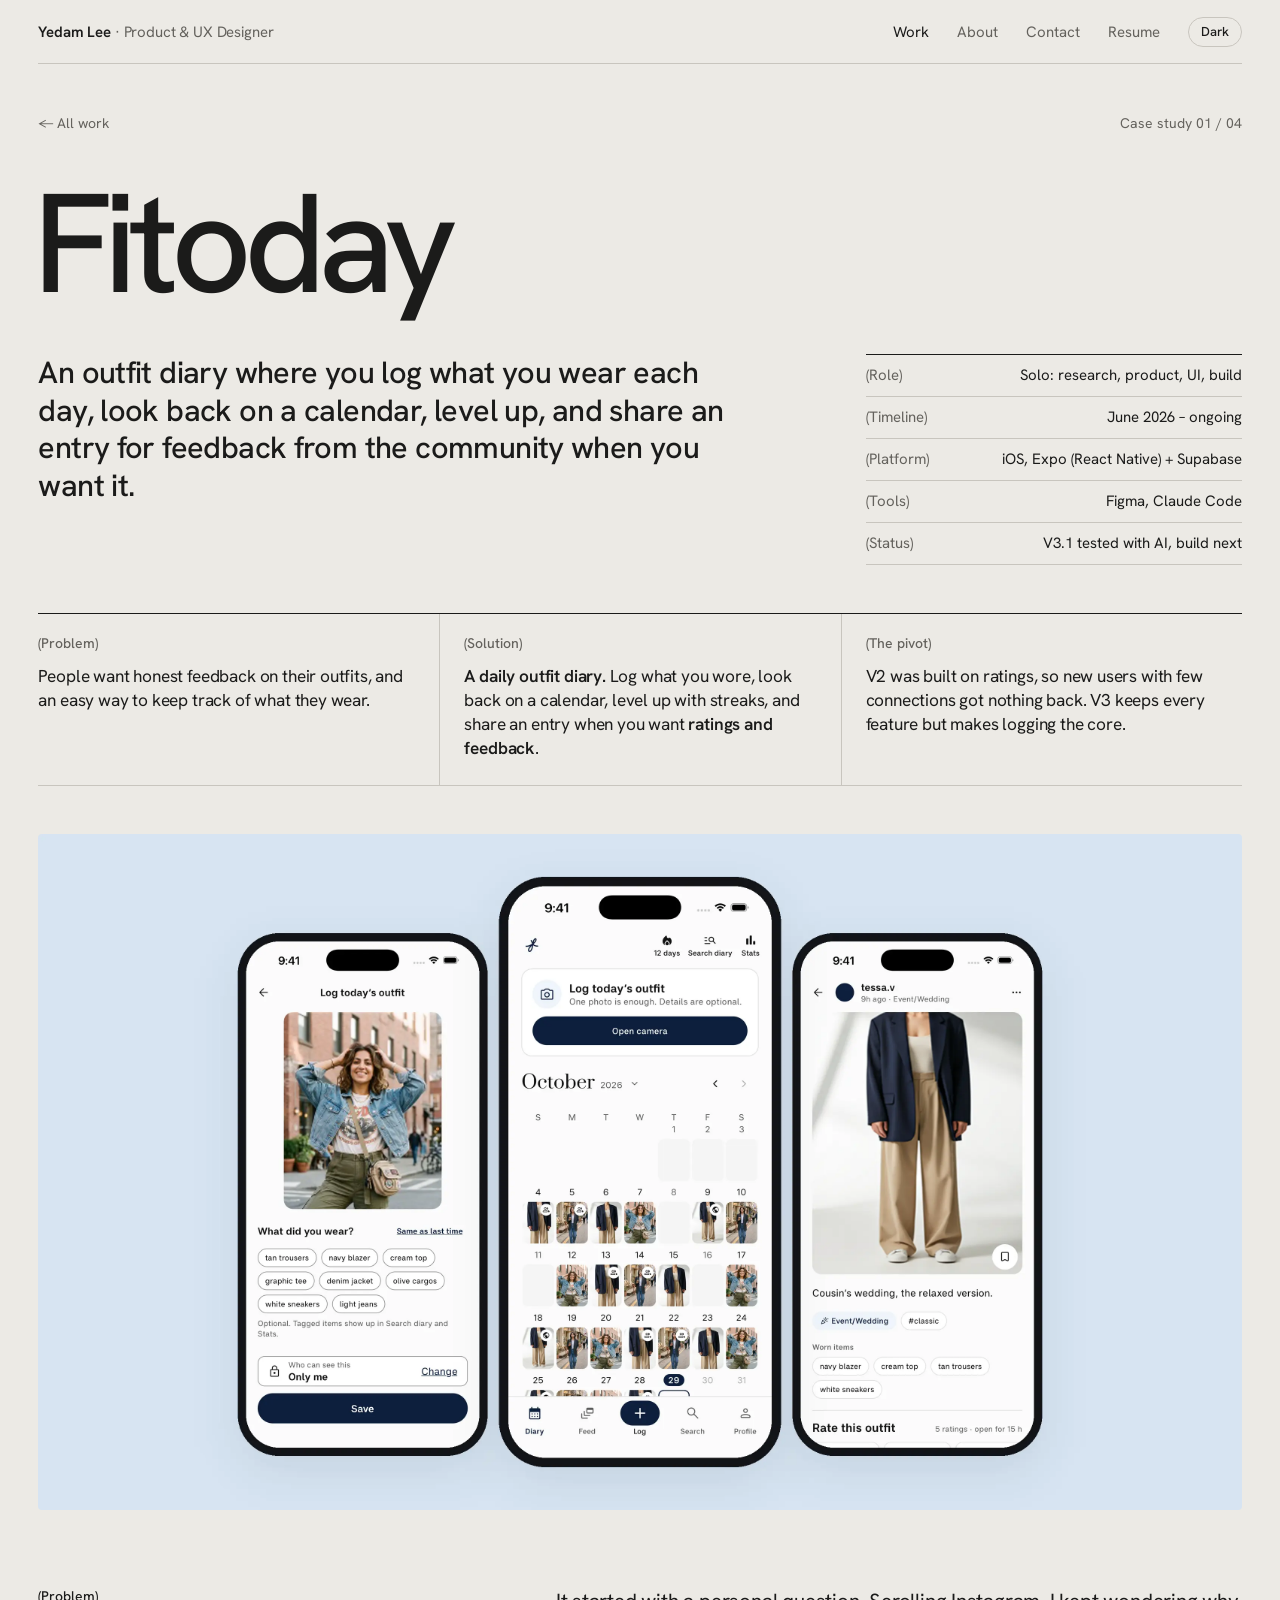
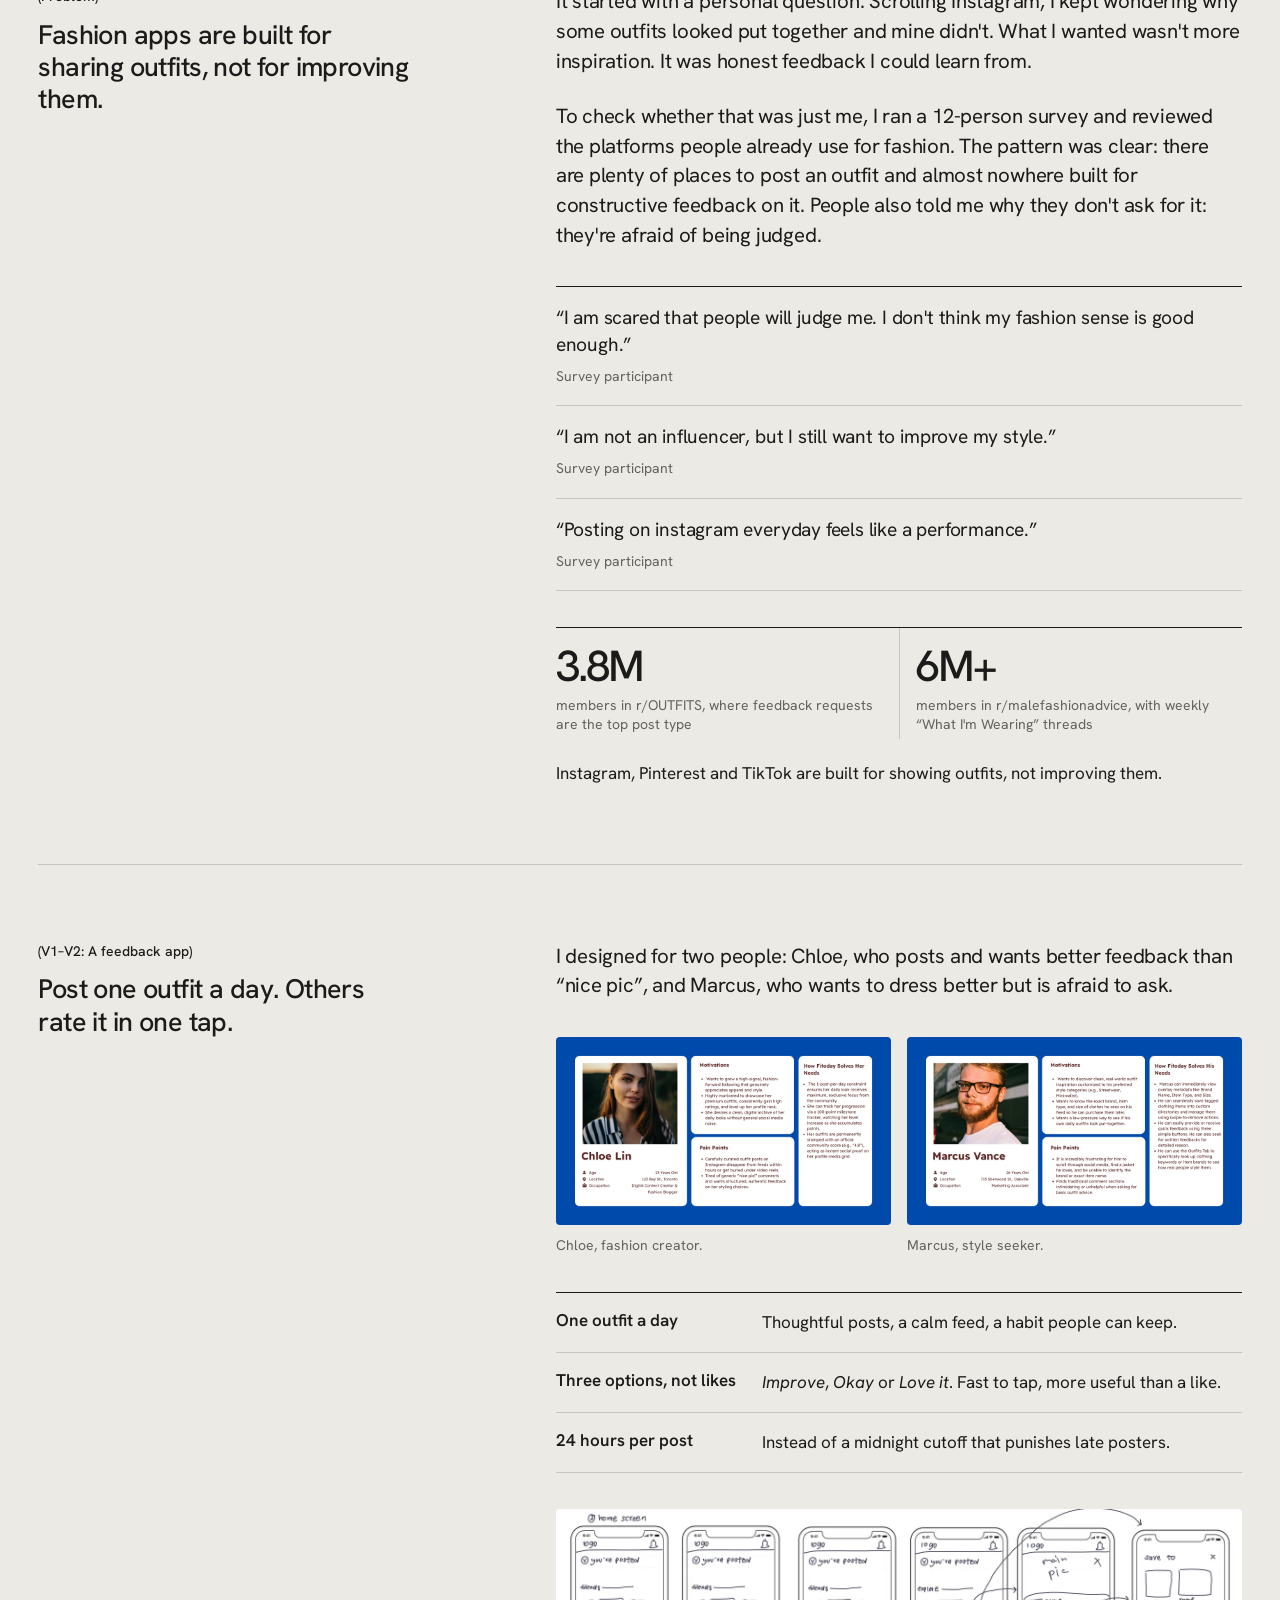
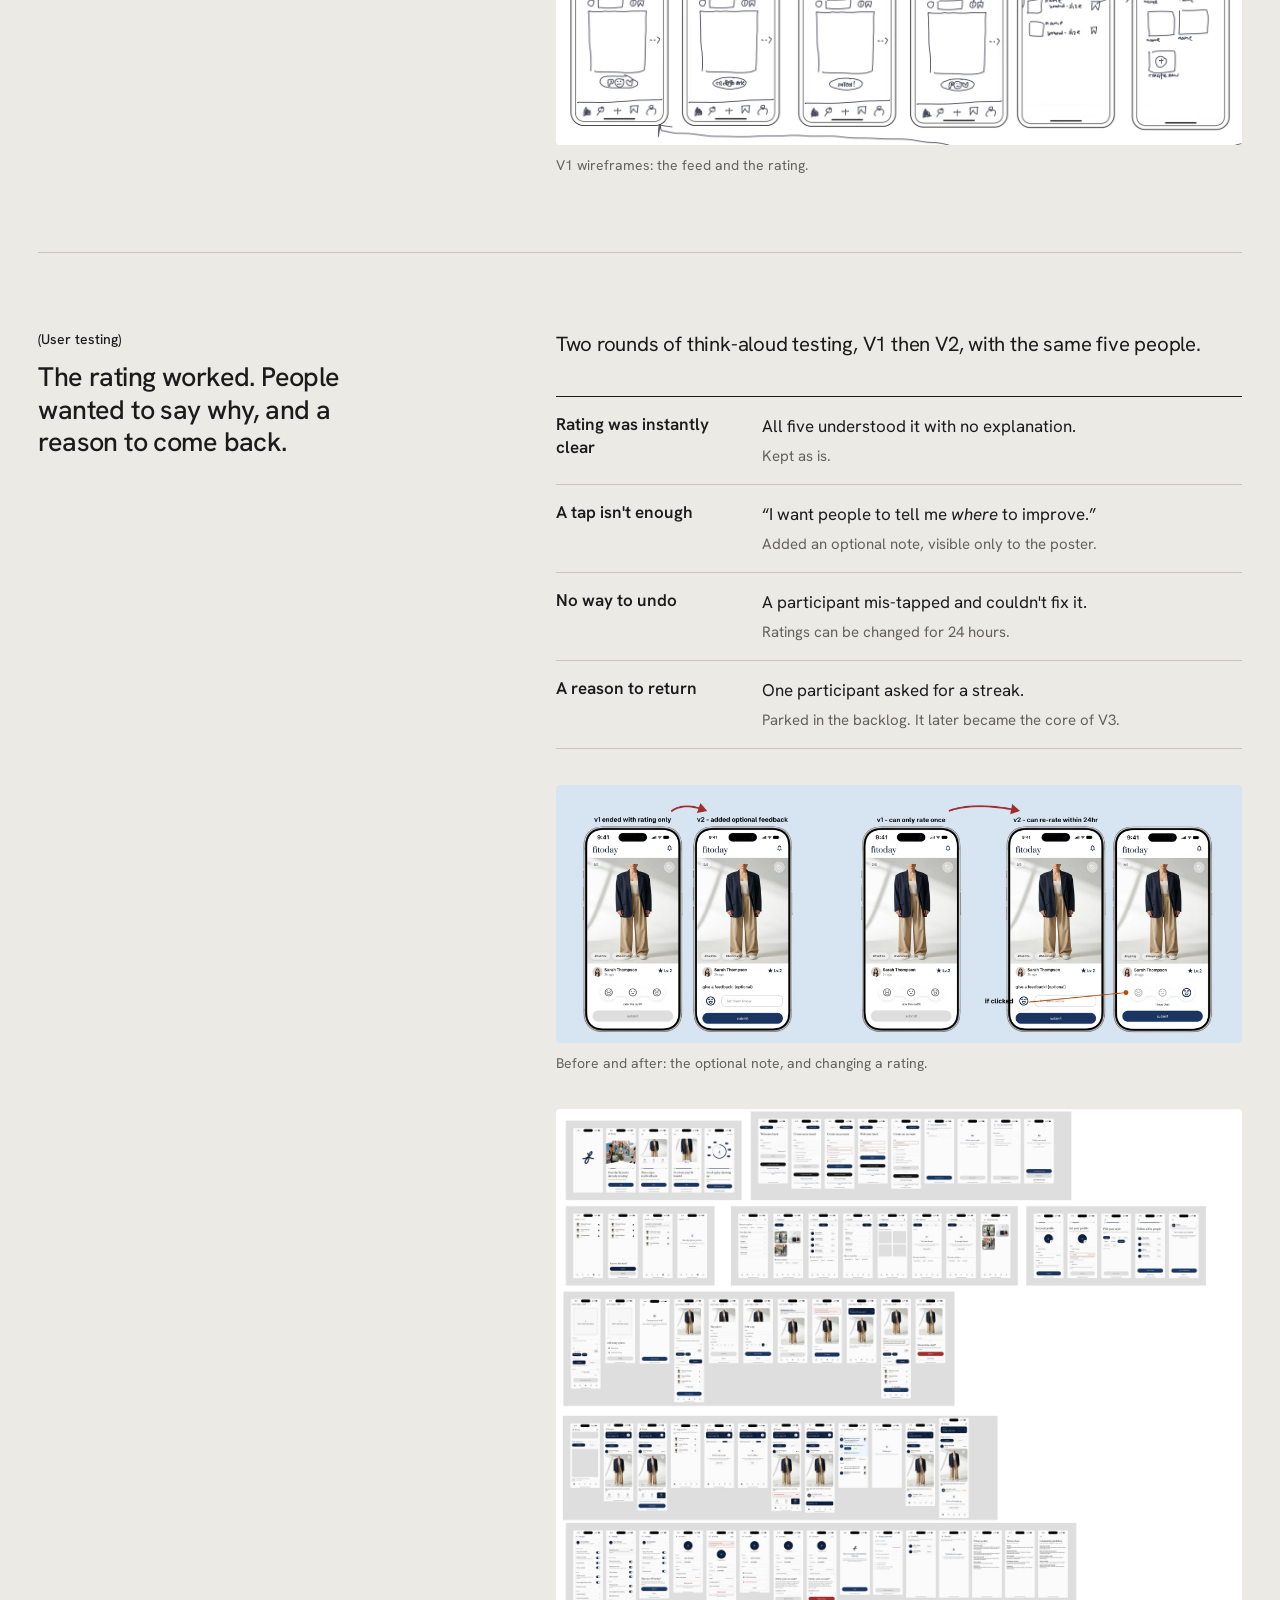
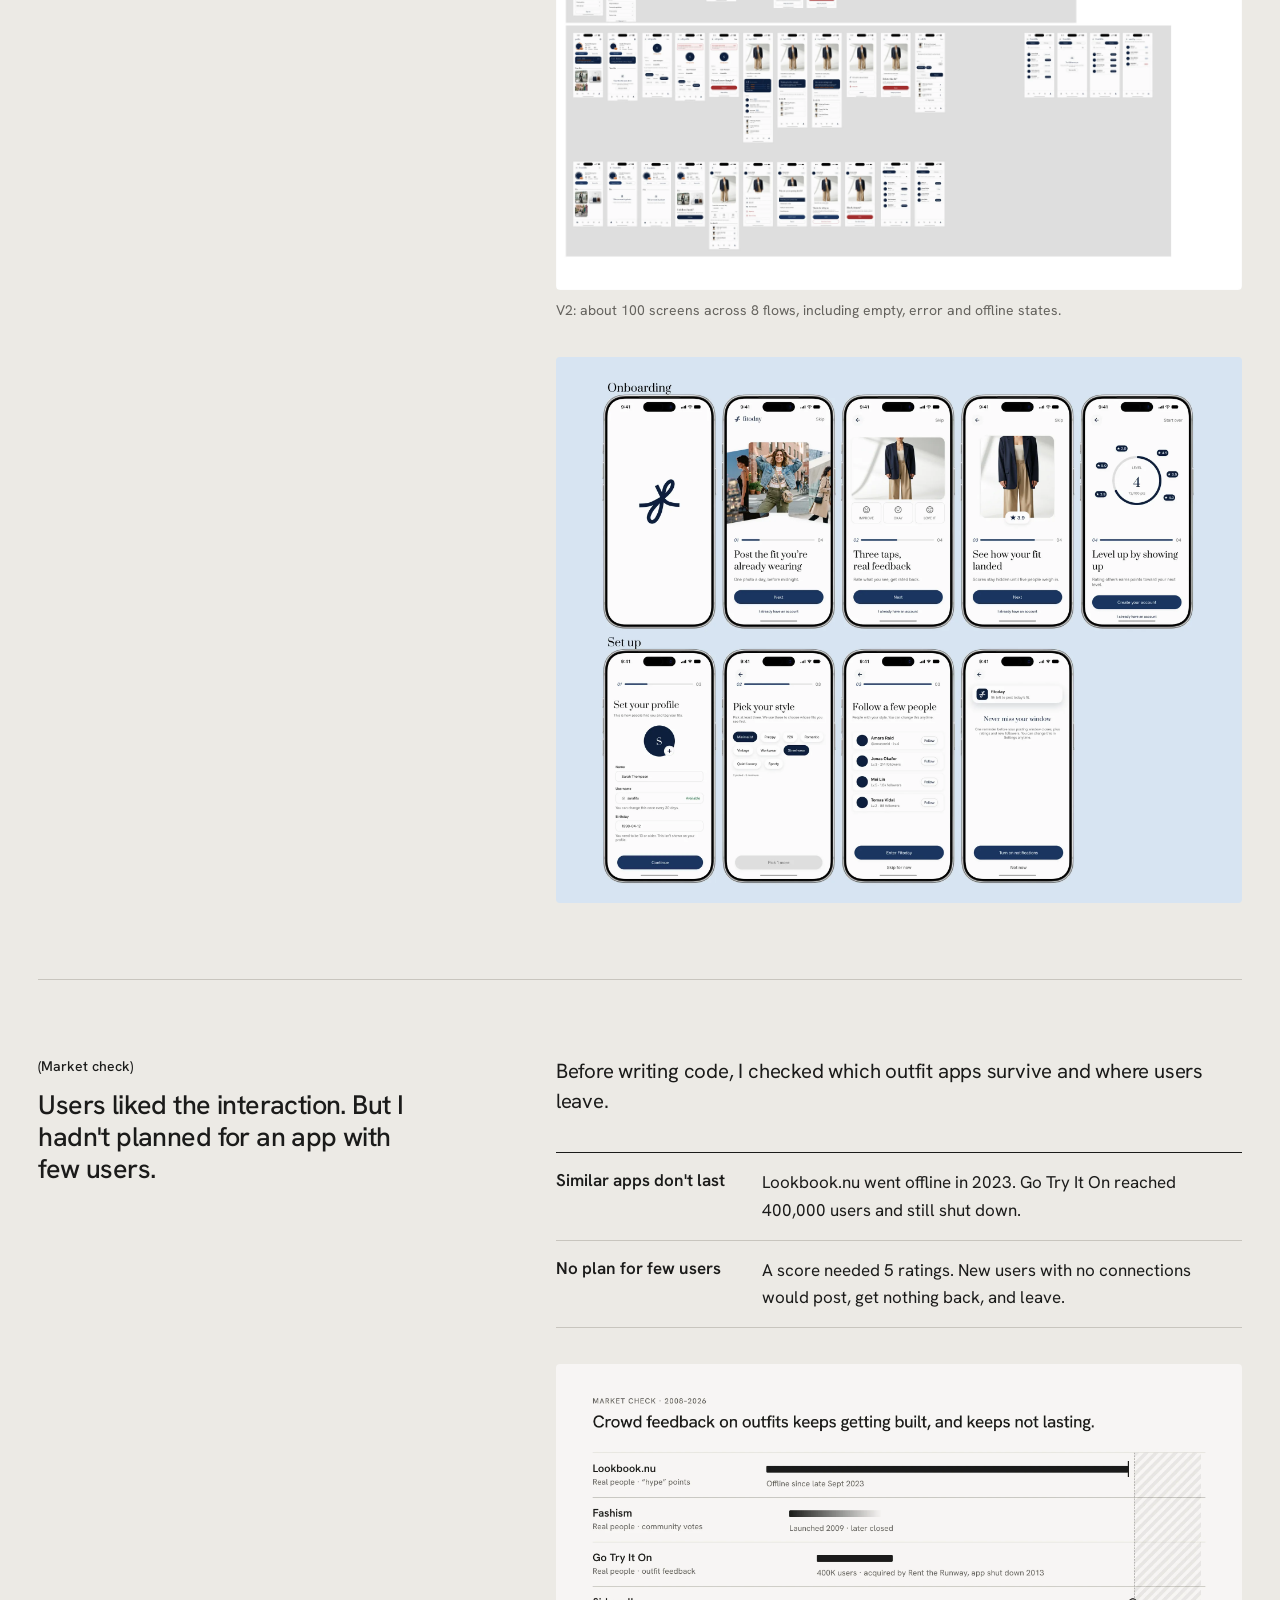
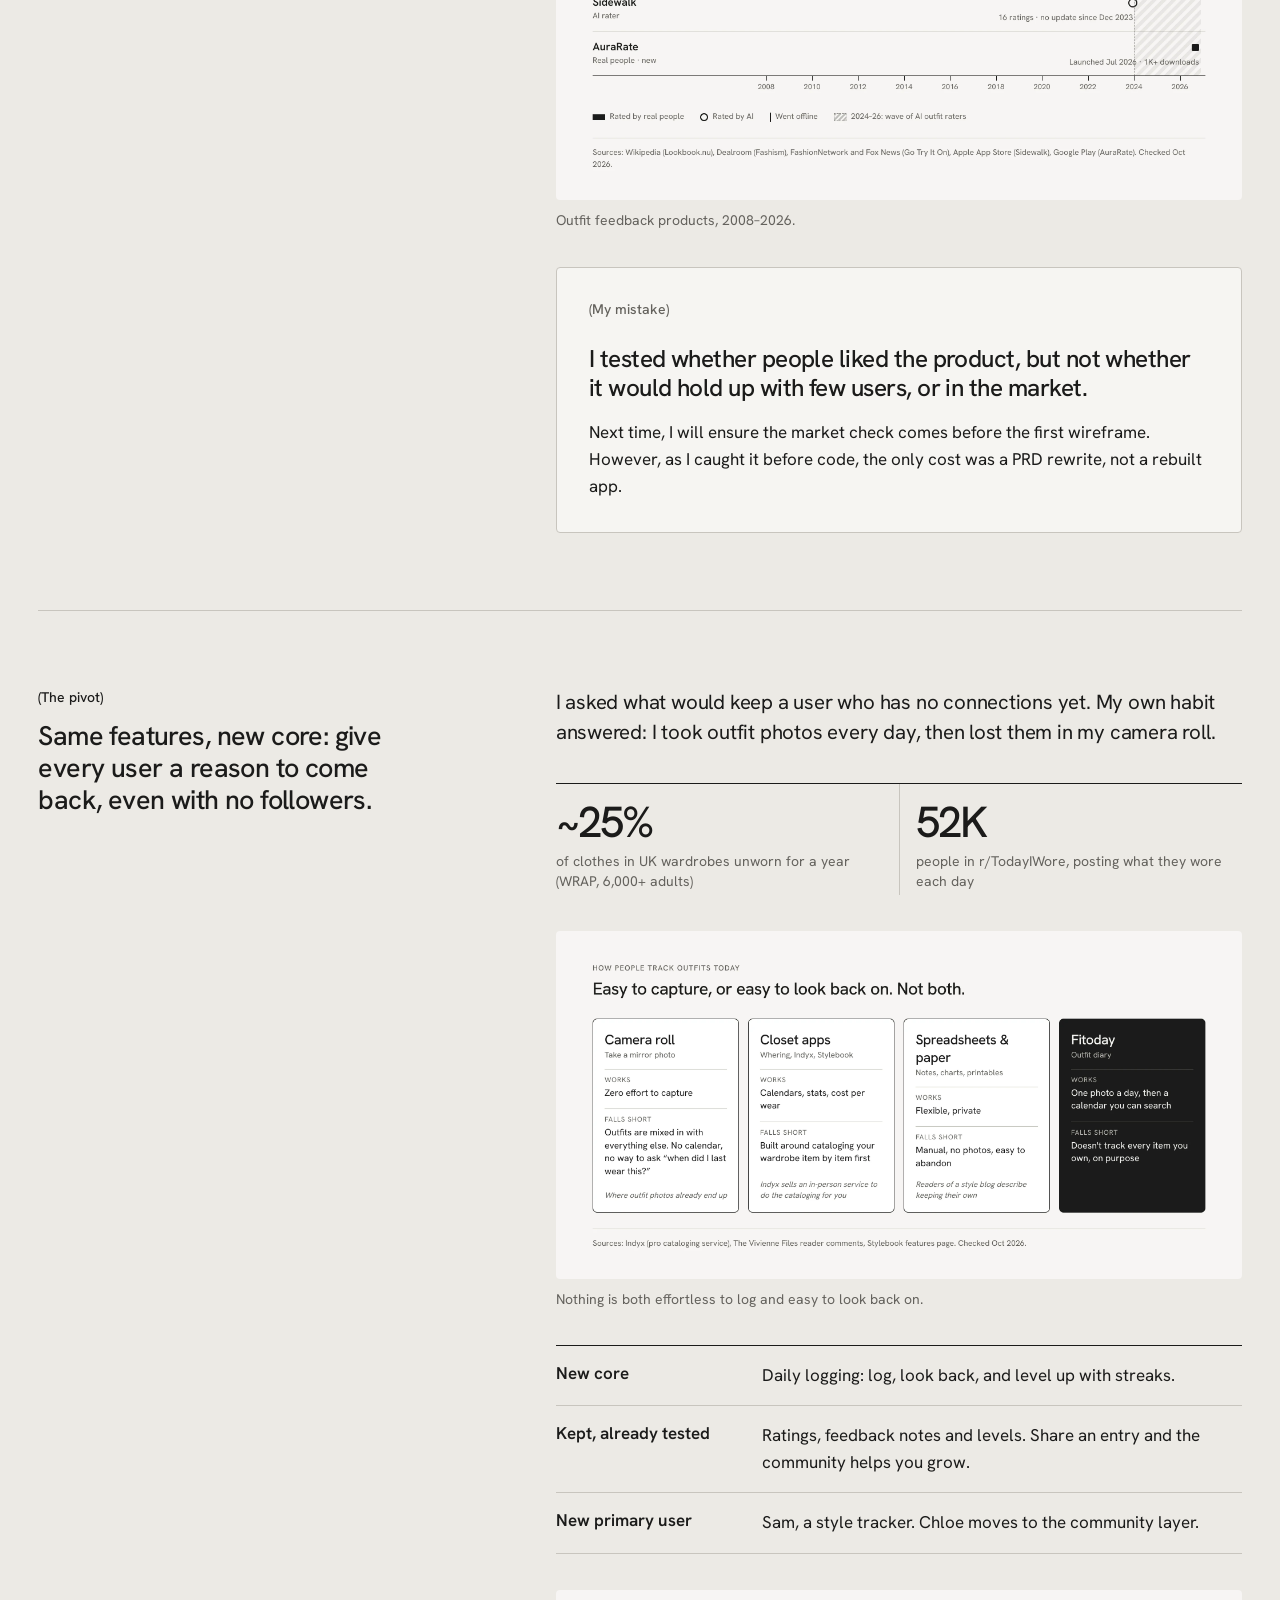
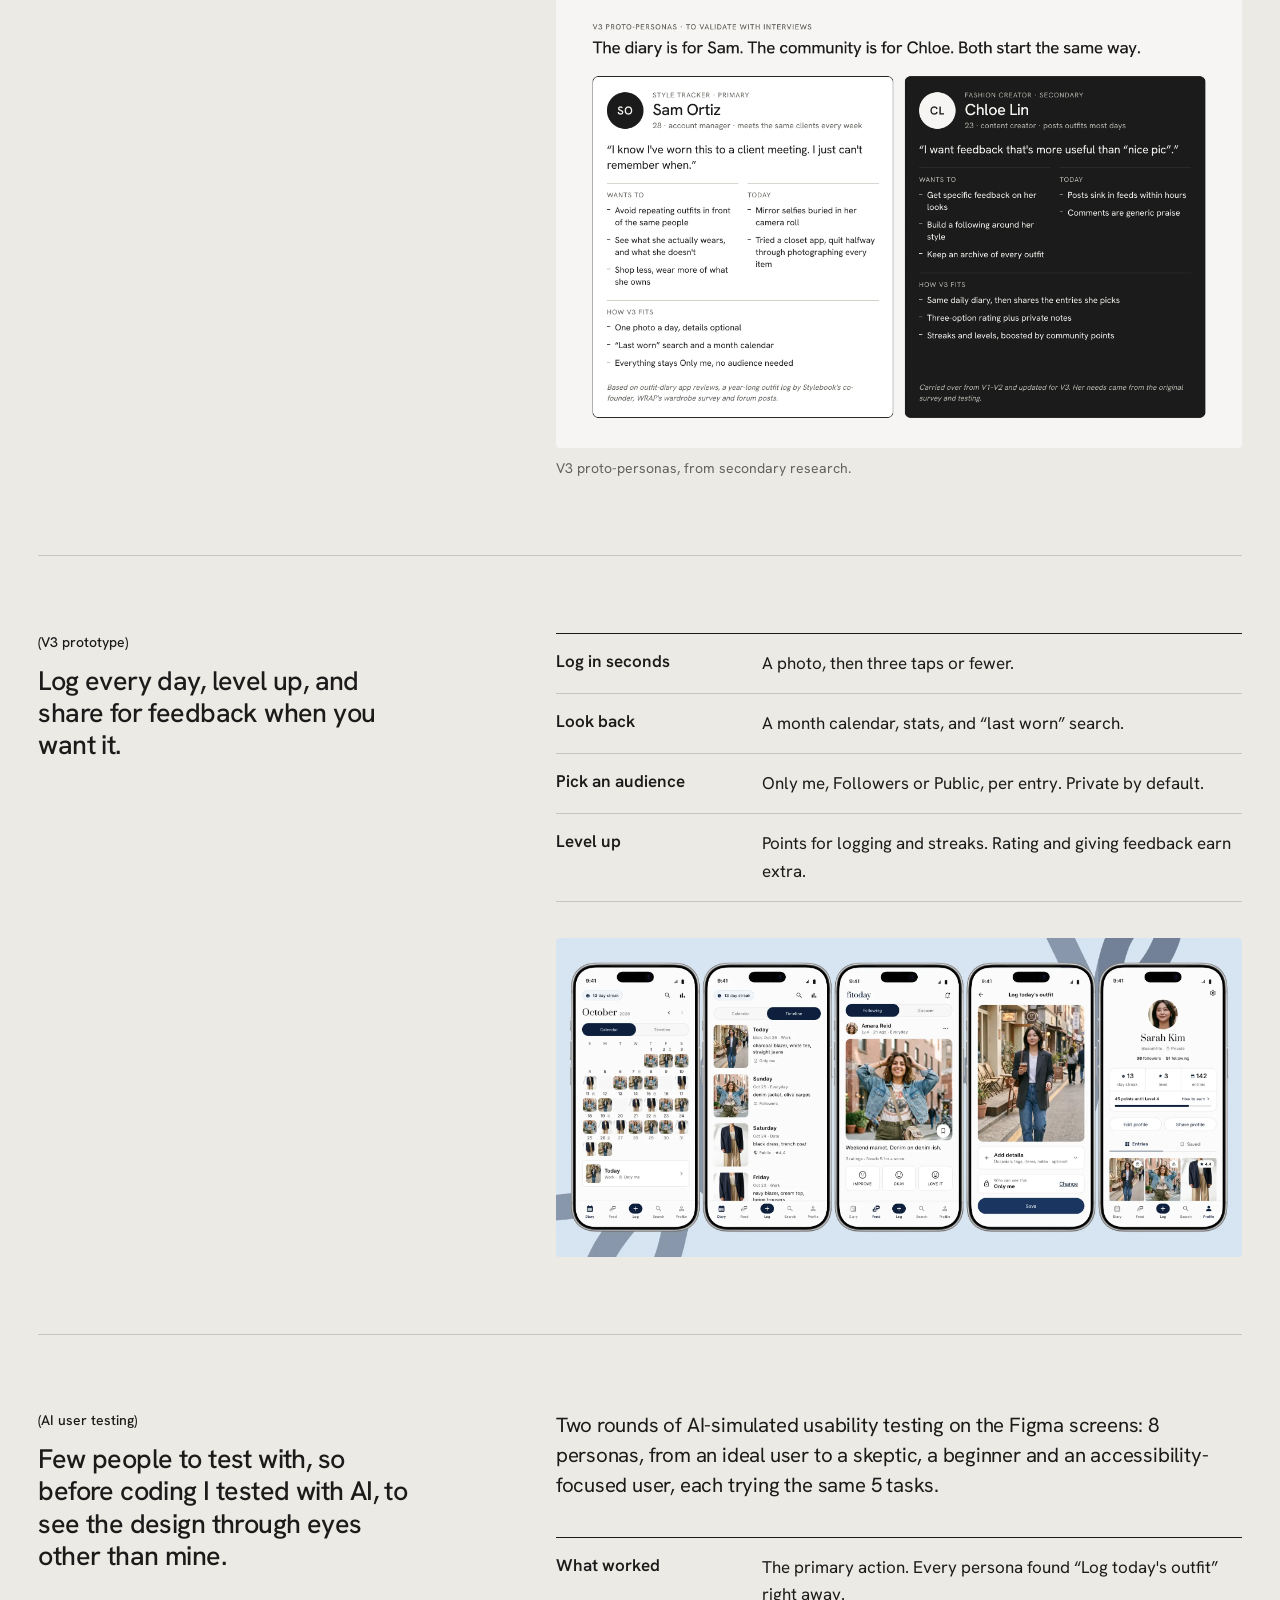
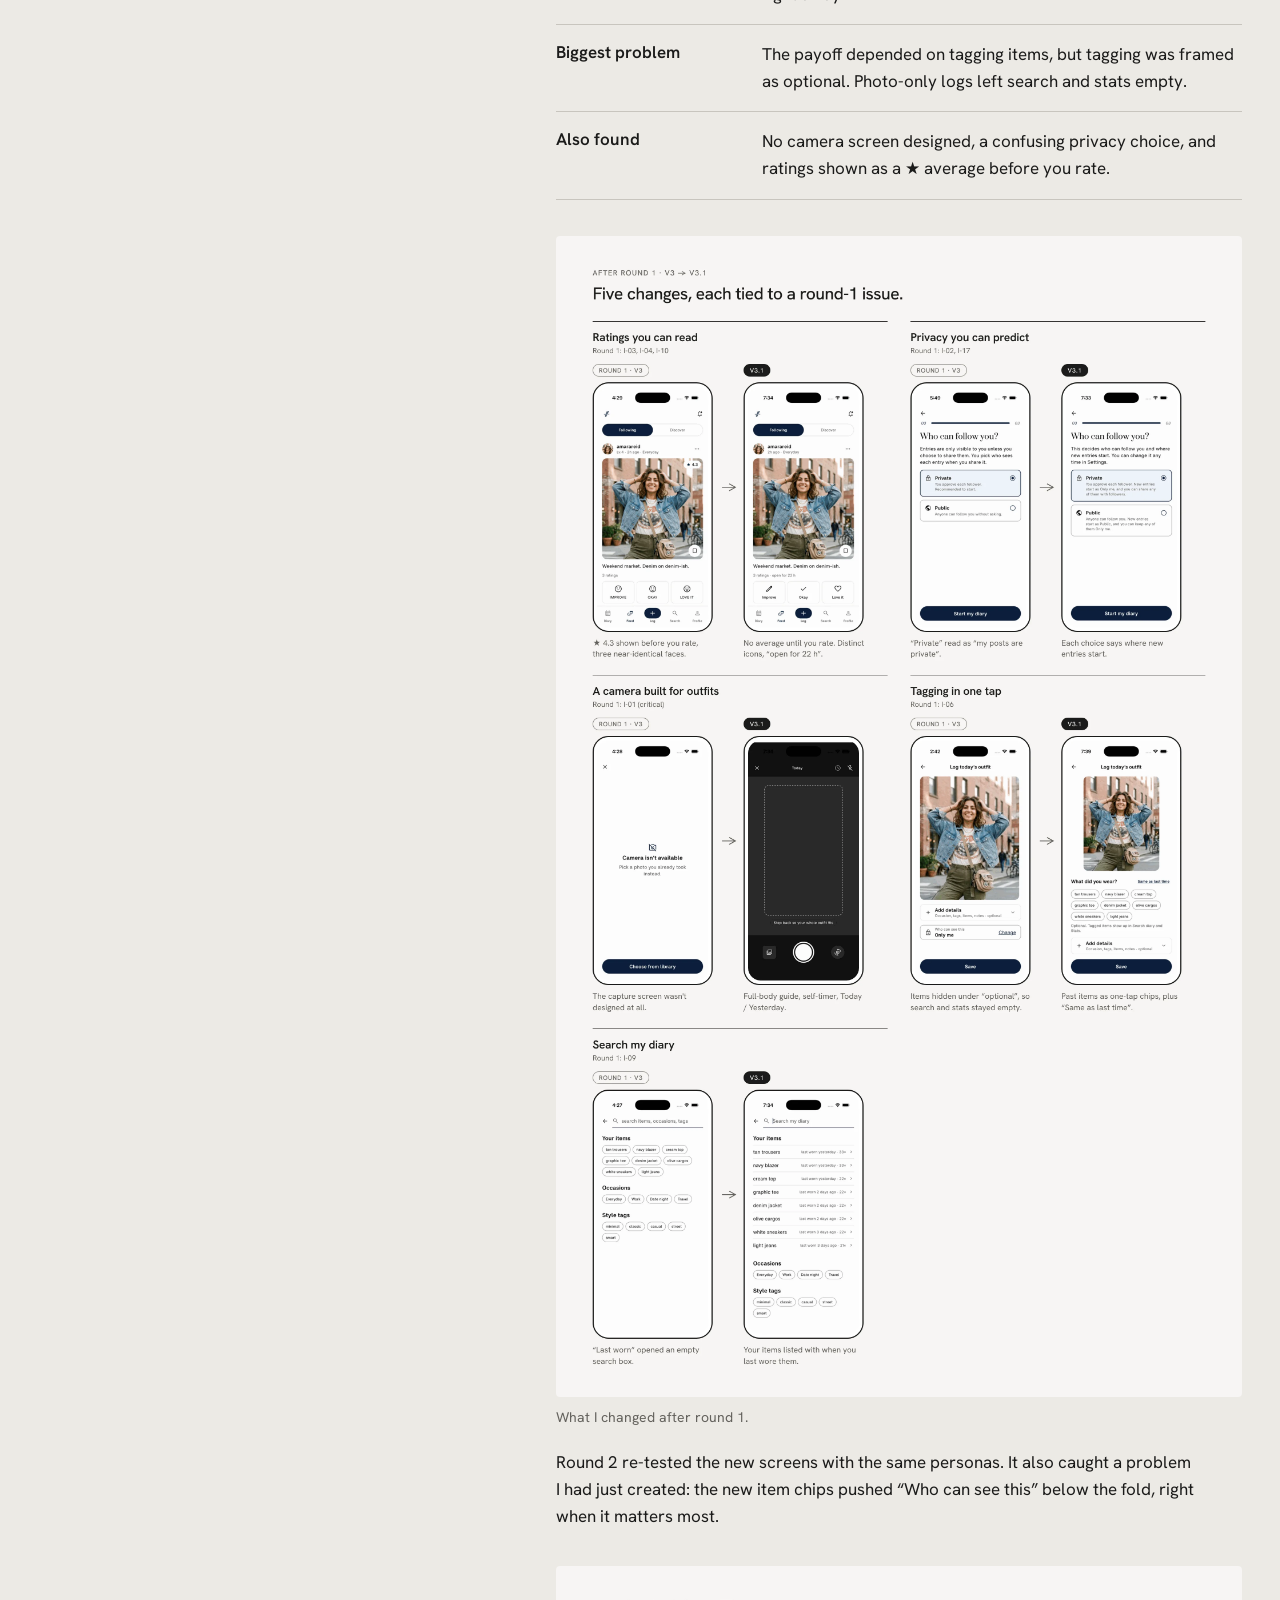
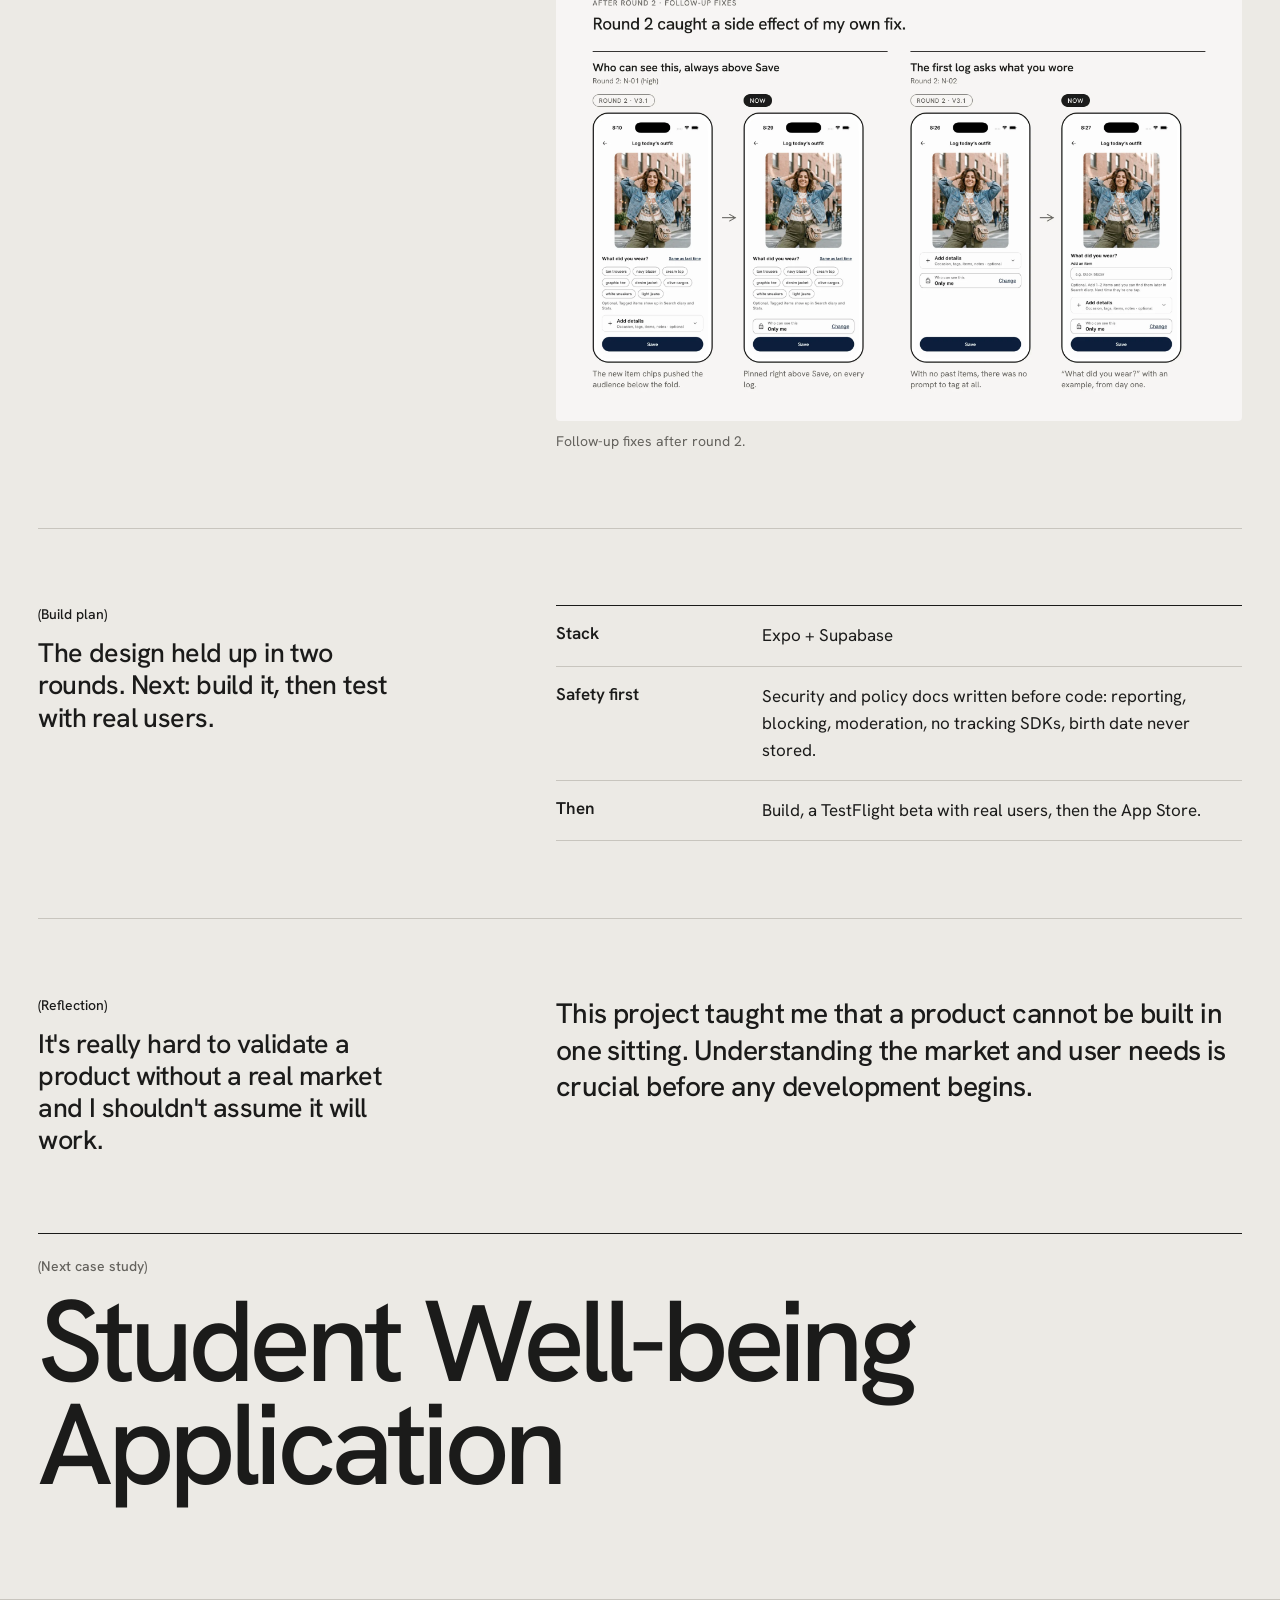
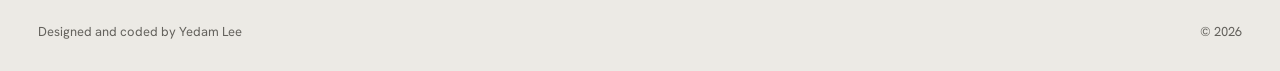
==== commit 49fe9c31: "fixed alt text error" ====
--- a/fitoday.html
+++ b/fitoday.html
@@ -125,7 +125,7 @@
         </ul>
         <figure class="figure"><img loading="lazy" decoding="async" src="images/fitoday/fitoday_v1v2.webp" alt="V1 screens before and after the testing changes: optional feedback note and re-rating" width="2400" height="902"><figcaption>Before and after: the optional note, and changing a rating.</figcaption></figure>
         <figure class="figure"><img loading="lazy" decoding="async" src="images/fitoday/fitoday_flow_overview.webp" alt="Every V2 screen grouped by flow" width="2400" height="2733"><figcaption>V2: about 100 screens across 8 flows, including empty, error and offline states.</figcaption></figure>
-        <figure class="figure"><img loading="lazy" decoding="async" src="images/fitoday/fitoday_onboarding_v2.webp" alt="Every V2 screen grouped by flow" width="2400" height="2733"></figure>
+        <figure class="figure"><img loading="lazy" decoding="async" src="images/fitoday/fitoday_onboarding_v2.webp" alt="V2 onboarding screens" width="2400" height="2733"></figure>
       </div>
     </section>
 
@@ -142,7 +142,6 @@
           <li><span class="k">No plan for few users</span><span class="v">A score needed 5 ratings. New users with no connections would post, get nothing back, and leave.</span></li>
         </ul>
         <figure class="figure"><img loading="lazy" decoding="async" src="images/fitoday/fitoday_timeline.webp" alt="Timeline from 2008 to 2026 of outfit feedback products: Lookbook.nu offline 2023, Fashism closed, Go Try It On shut down 2013, Sidewalk AI rater inactive since 2023, AuraRate launched 2026 with 1K+ downloads, and a wave of AI raters from 2024" width="2400" height="1526"><figcaption>Outfit feedback products, 2008–2026.</figcaption></figure>
-        <figure class="figure"><img loading="lazy" decoding="async" src="images/fitoday/fitoday_cold_start.webp" alt="Chart: share of posts reaching 5 ratings by average ratings per post. 2 ratings on average gives 5%, 3 gives 19%, 5 gives 56%, 8 gives 90%" width="2400" height="1554"><figcaption>An illustrative model of the cold start problem, not measured data.</figcaption></figure>
         <div class="callout">
           <p class="label">My mistake</p>
           <p class="pull">I tested whether people liked the product, but not whether it would hold up with few users, or in the market.</p>
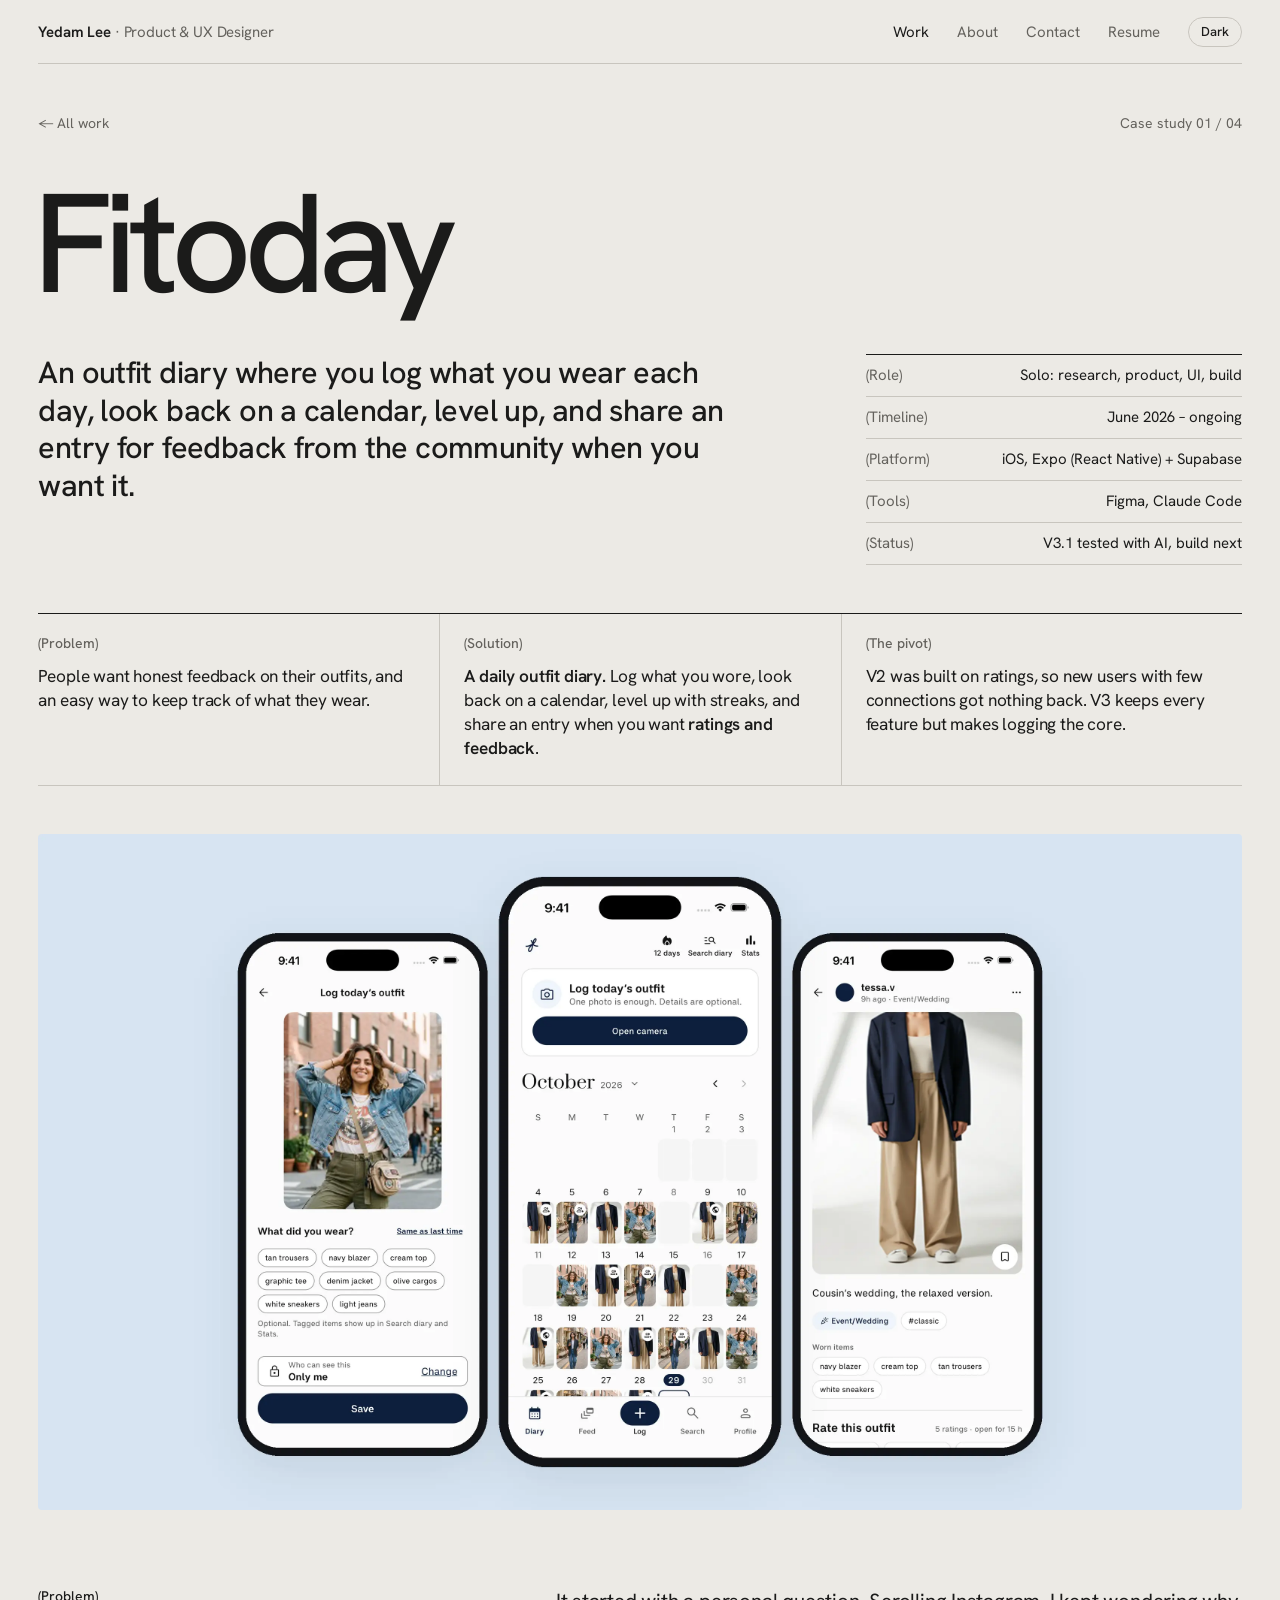
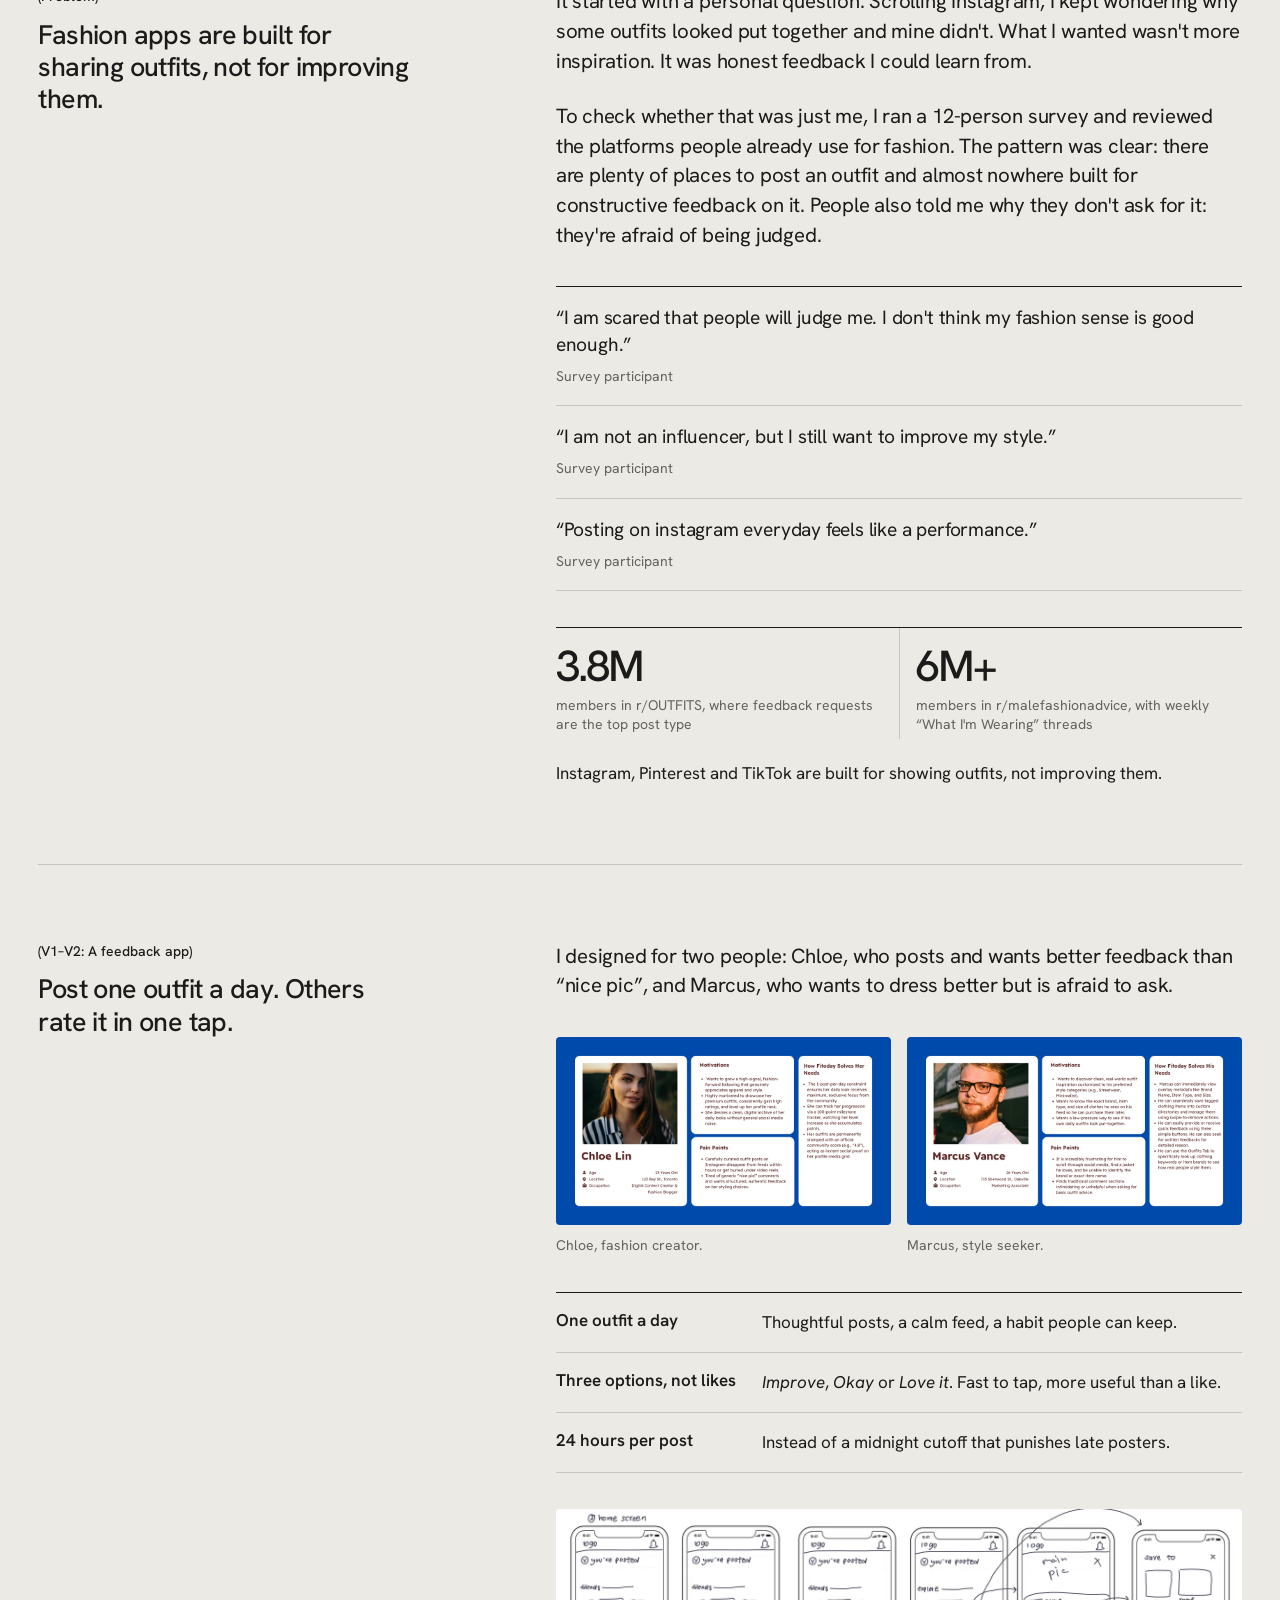
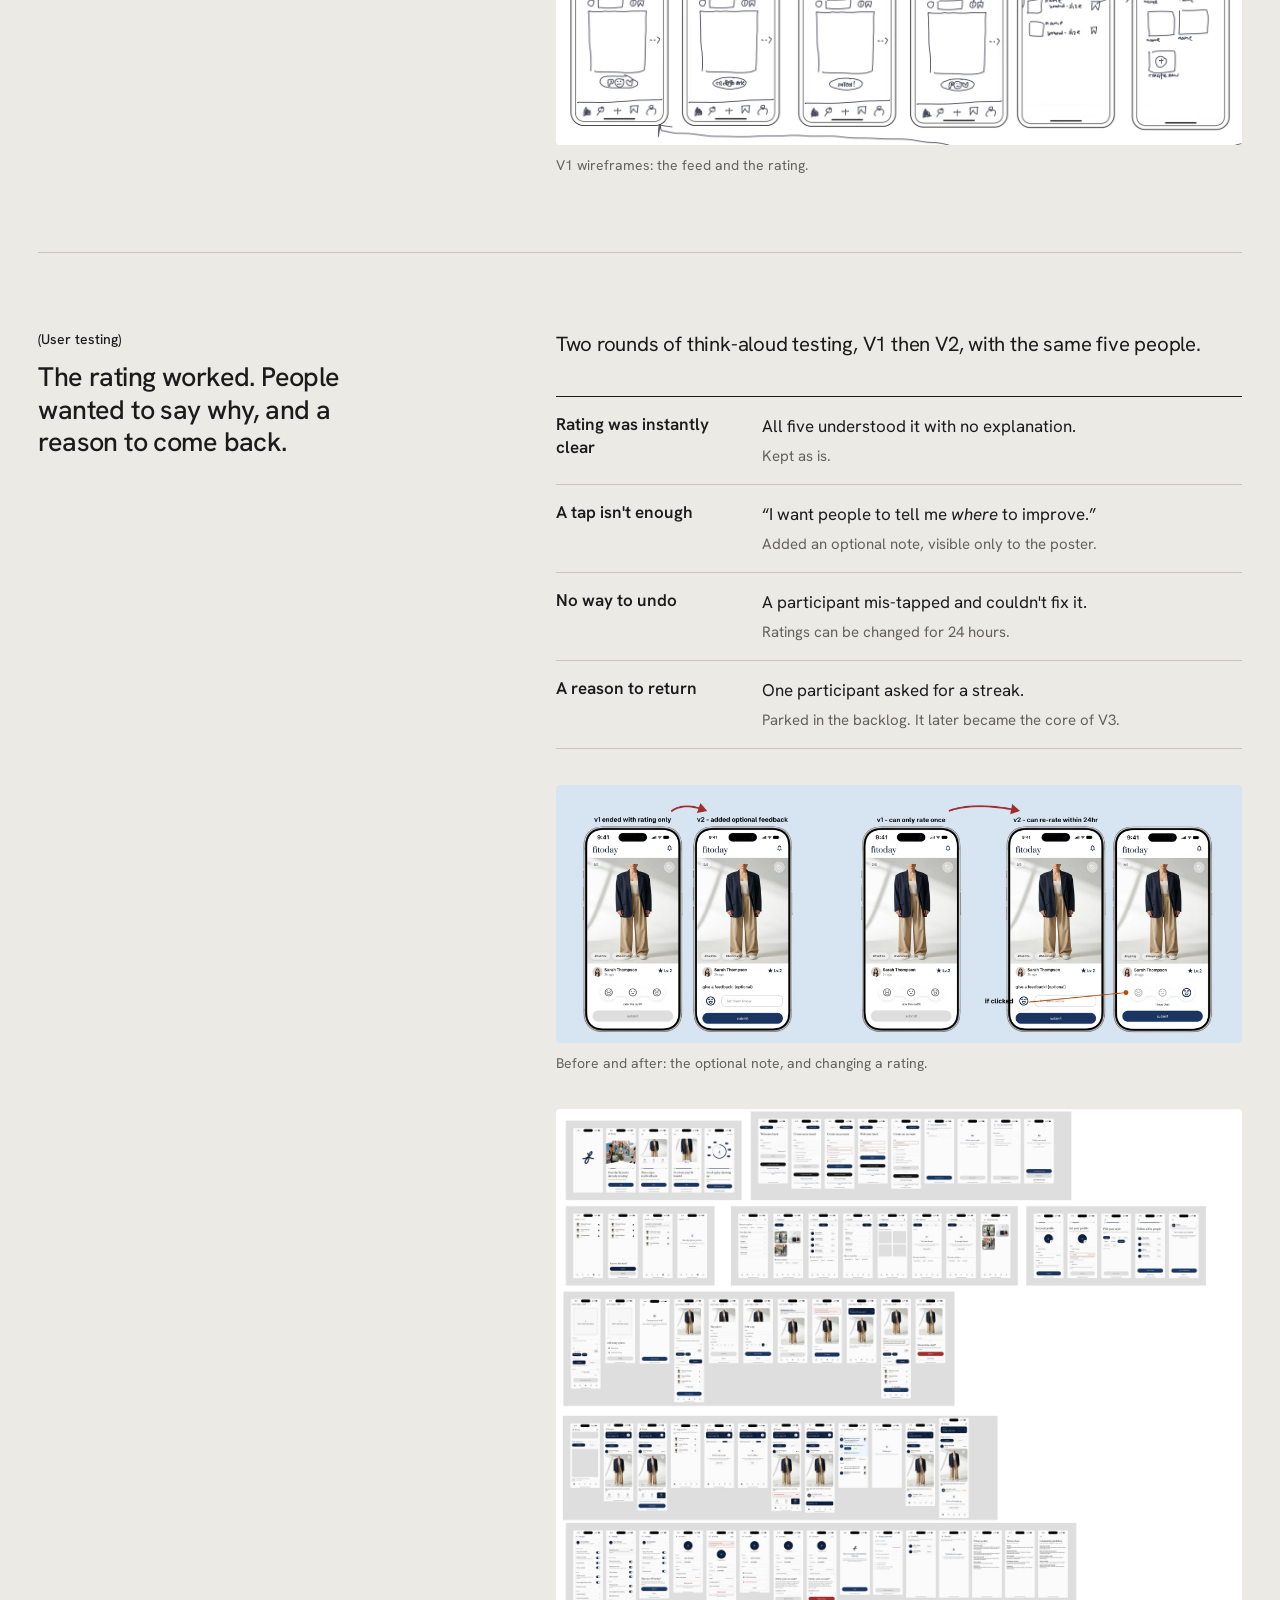
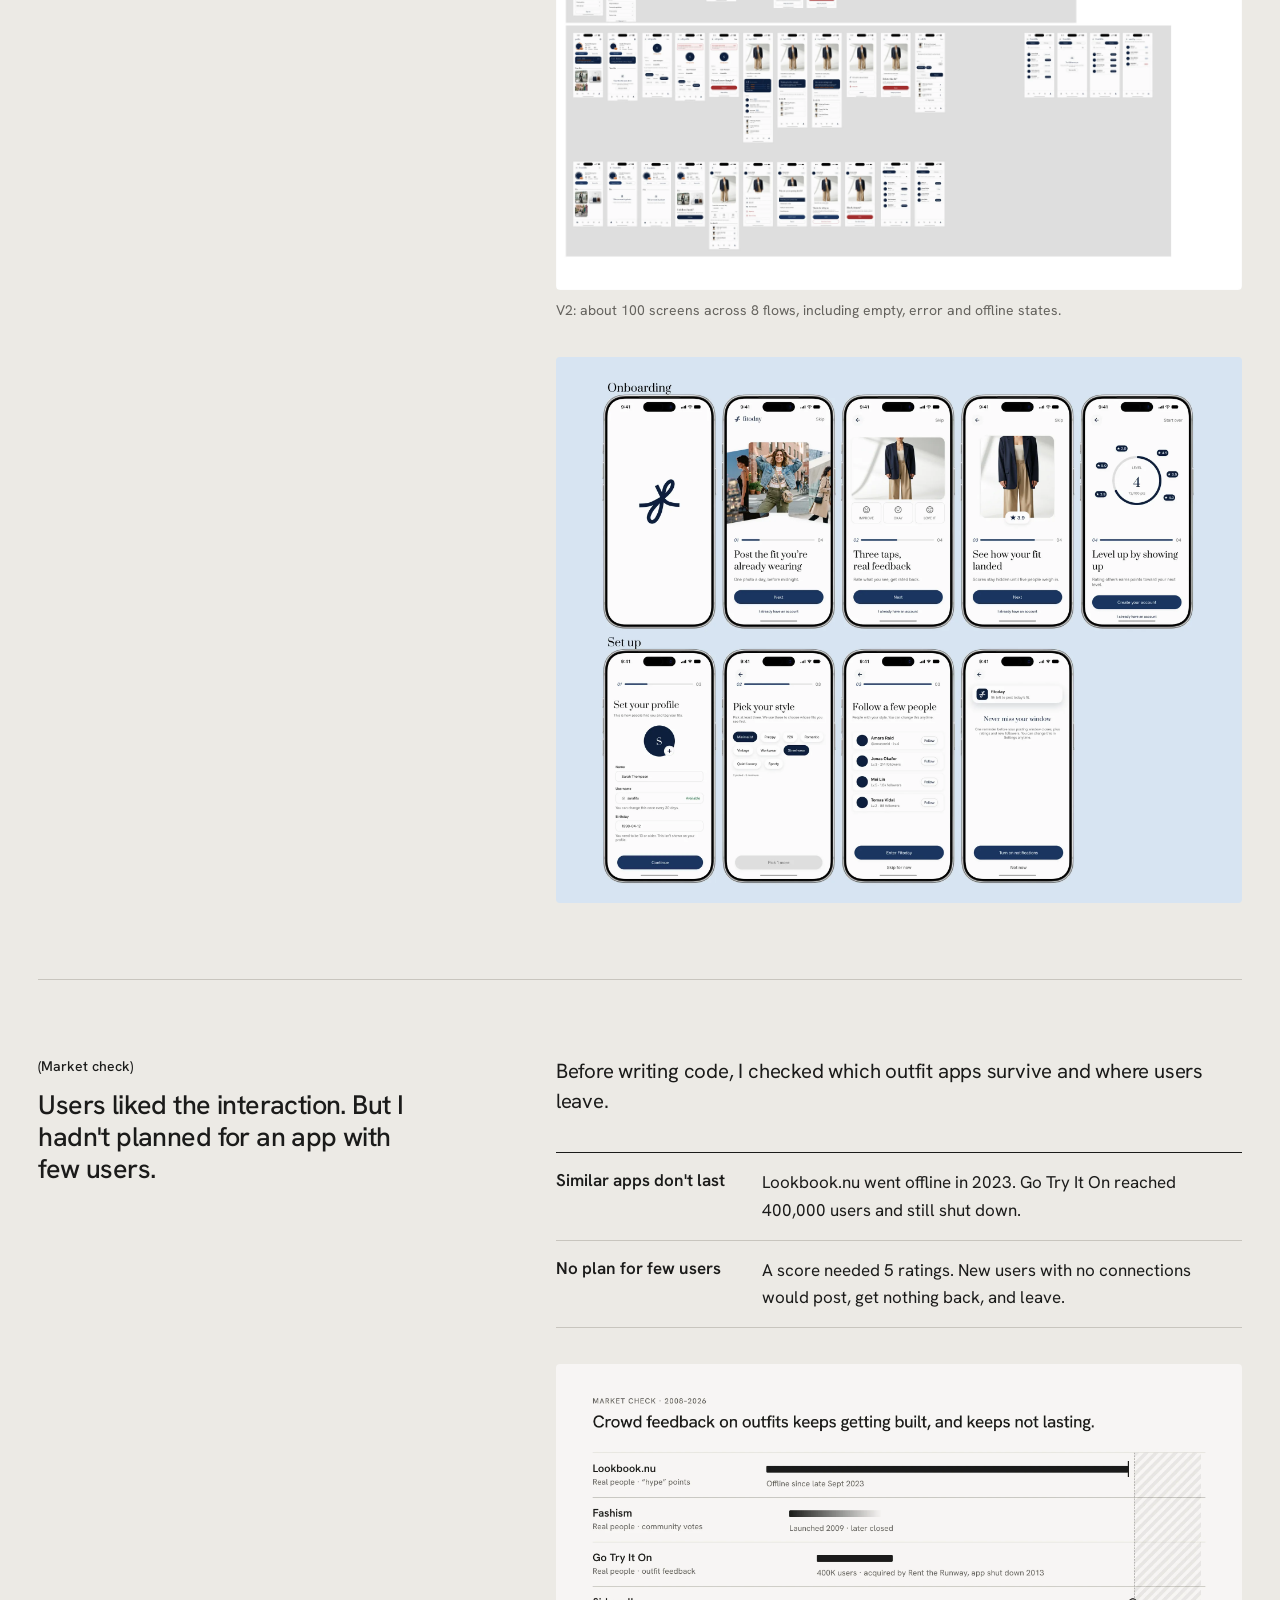
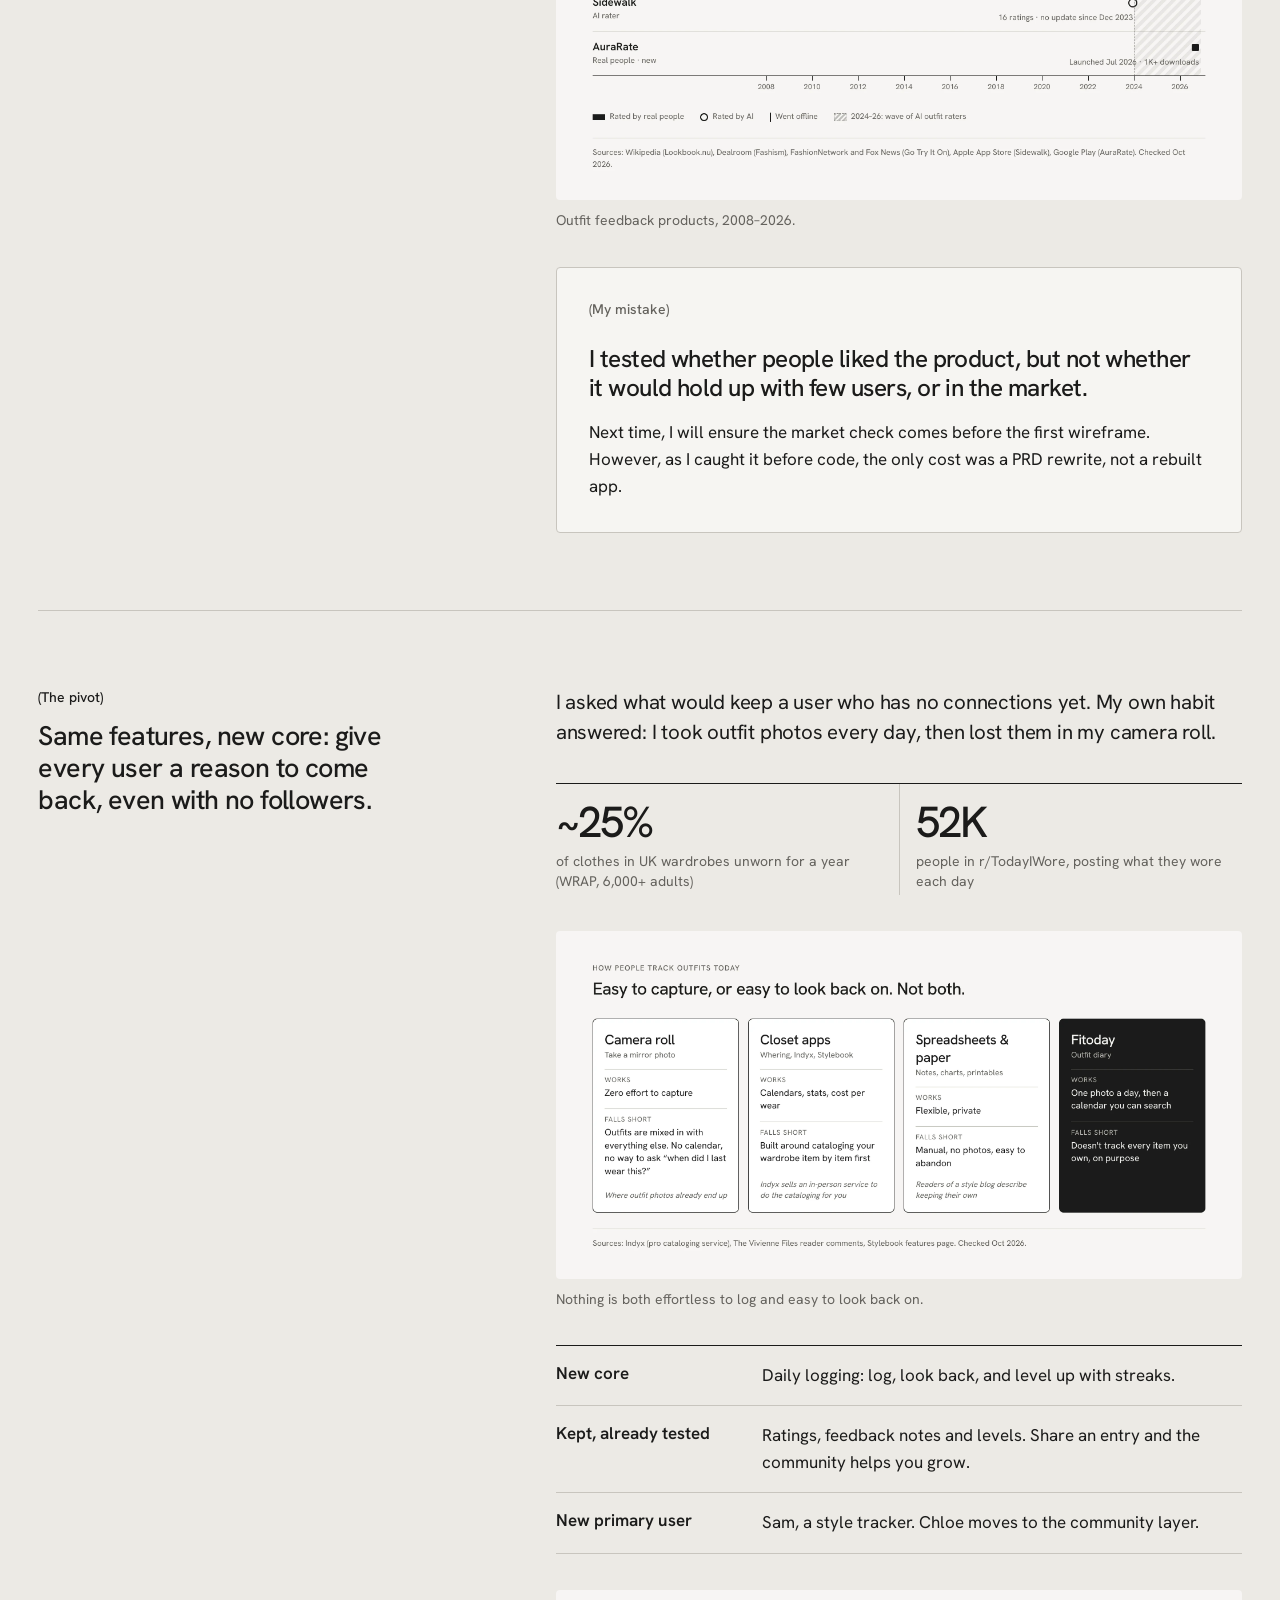
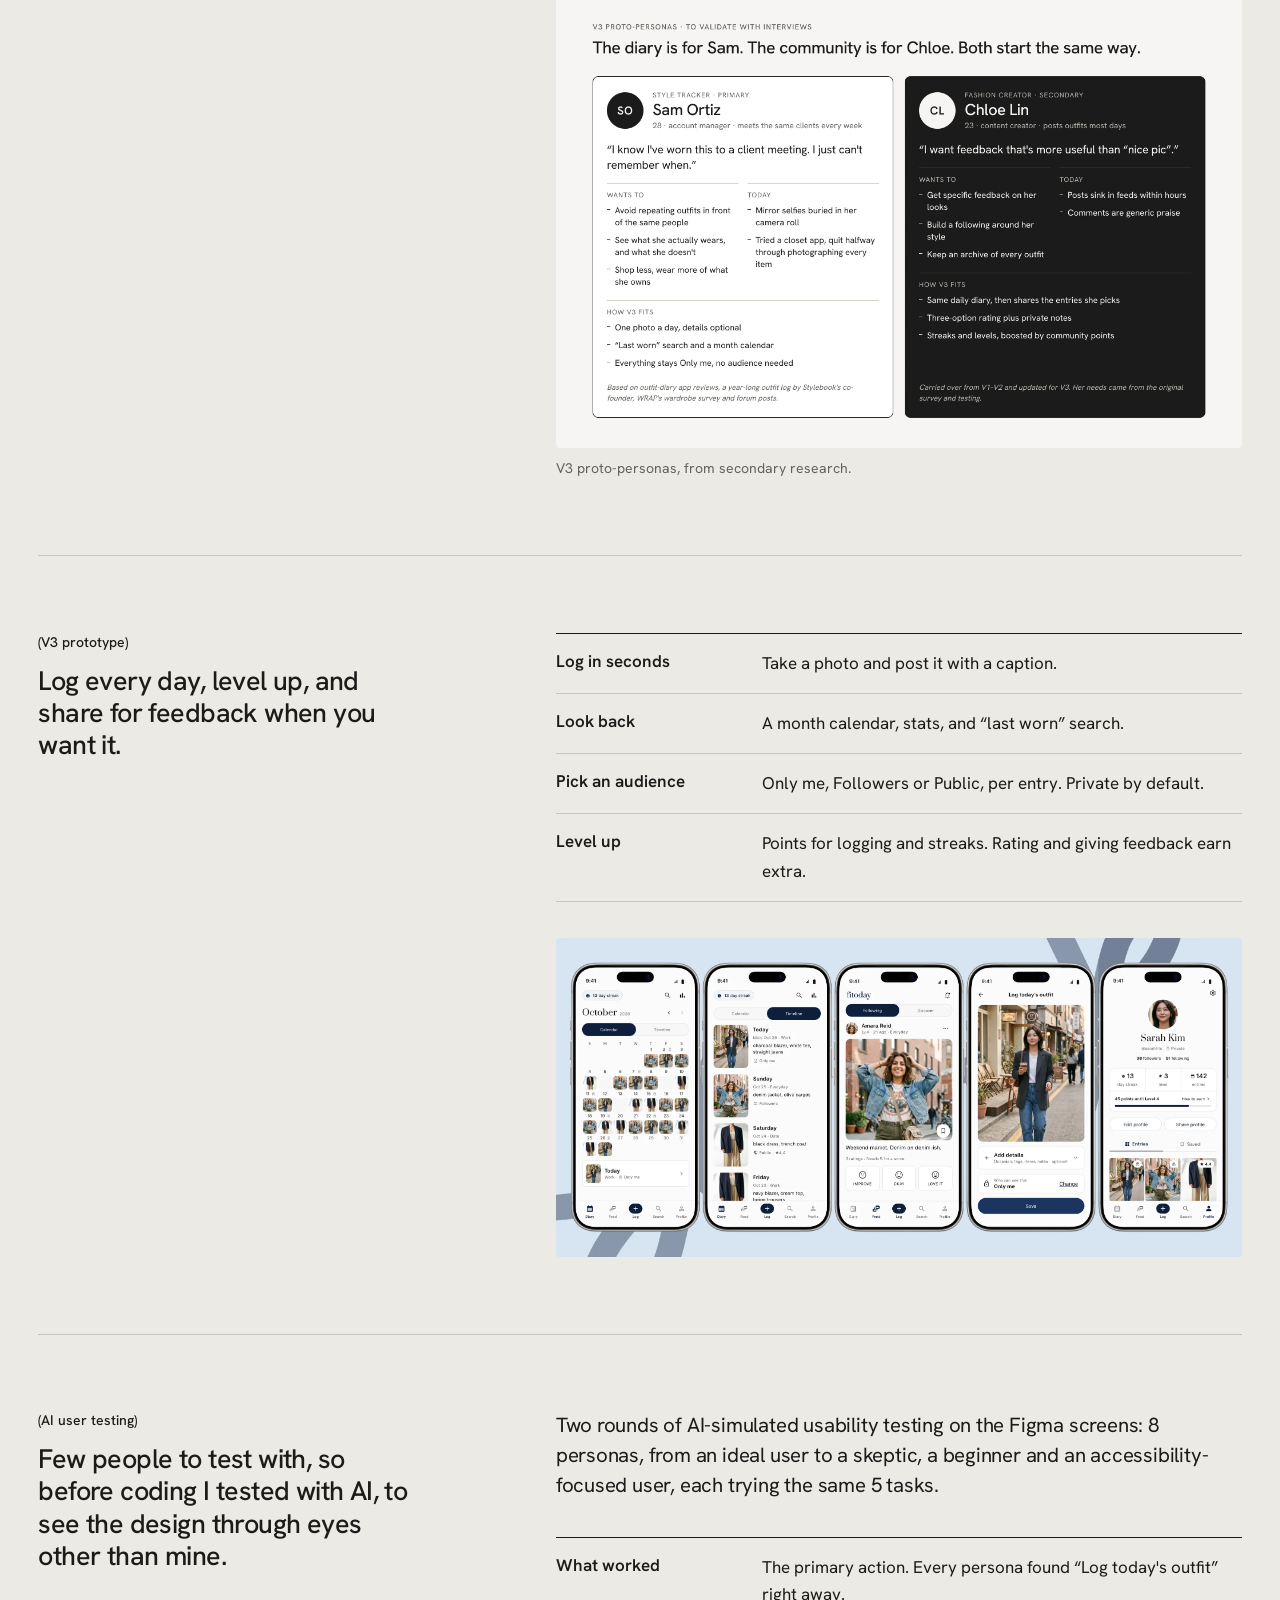
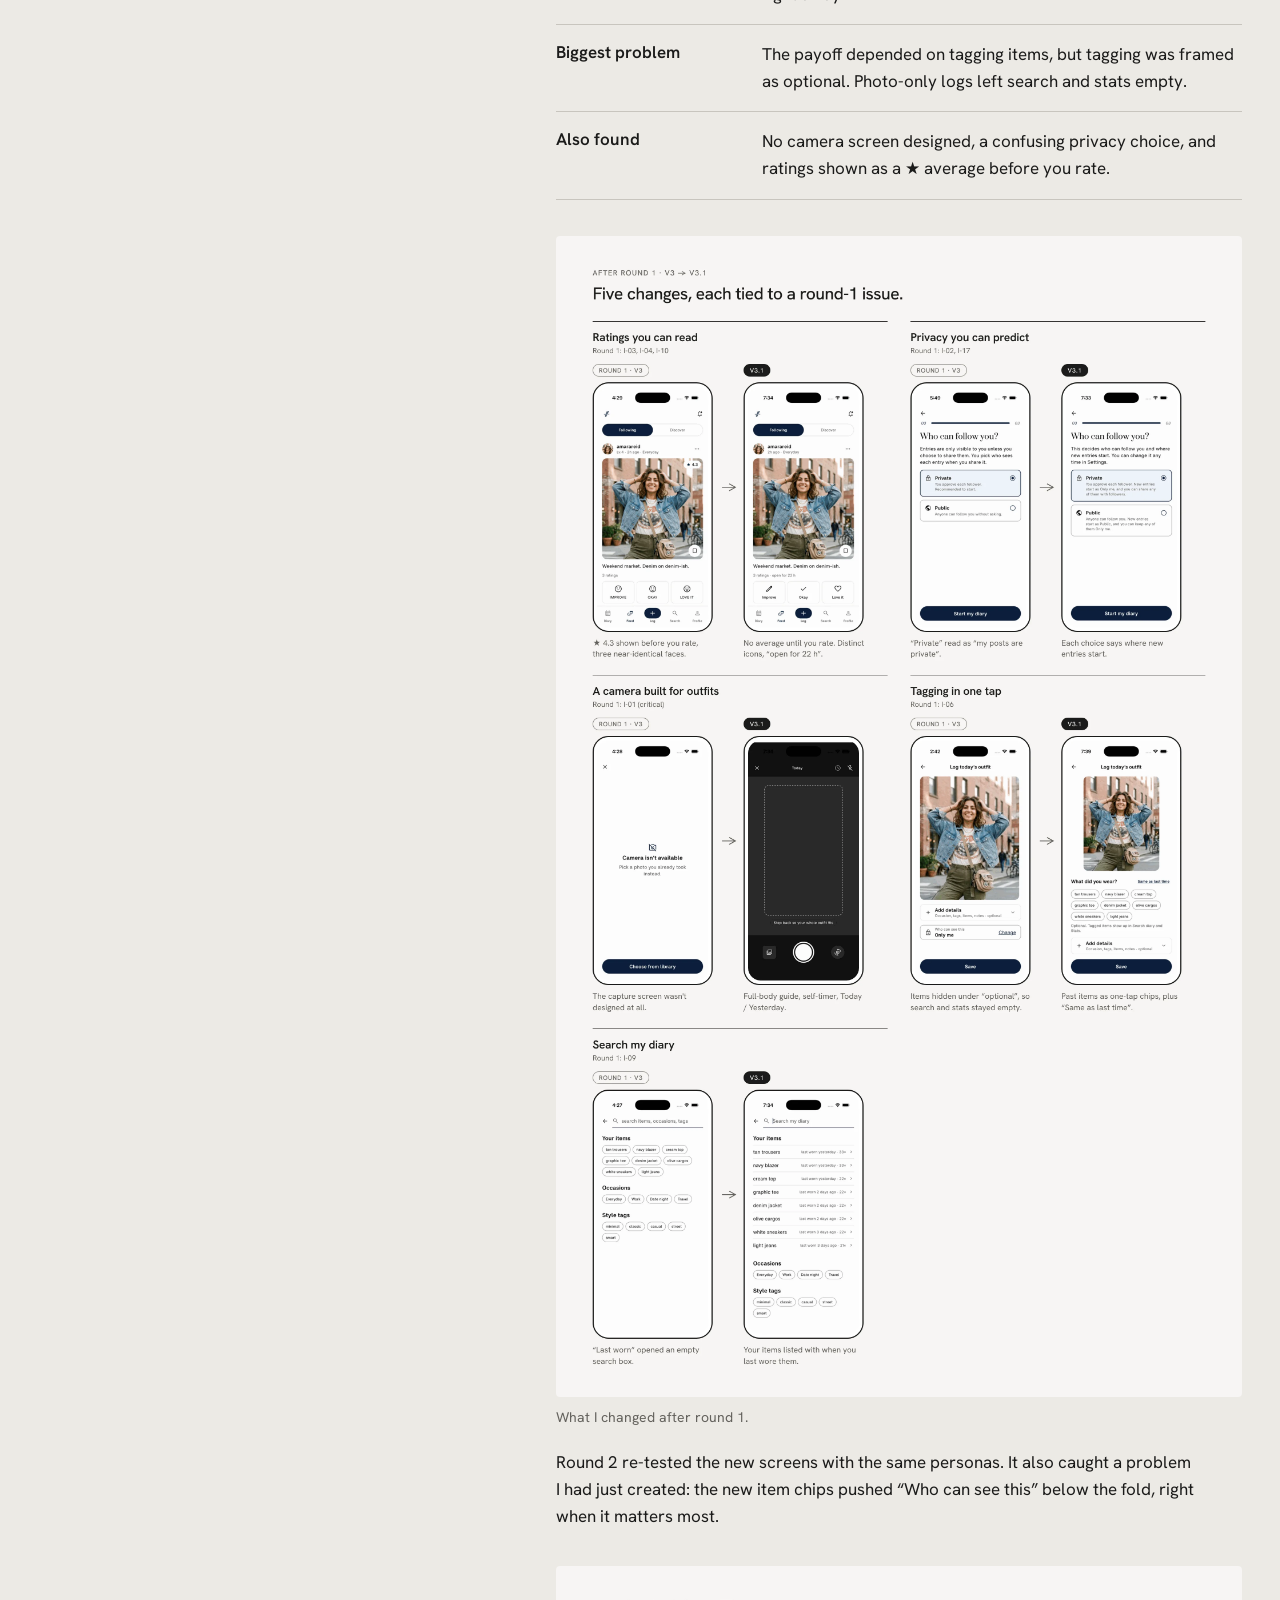
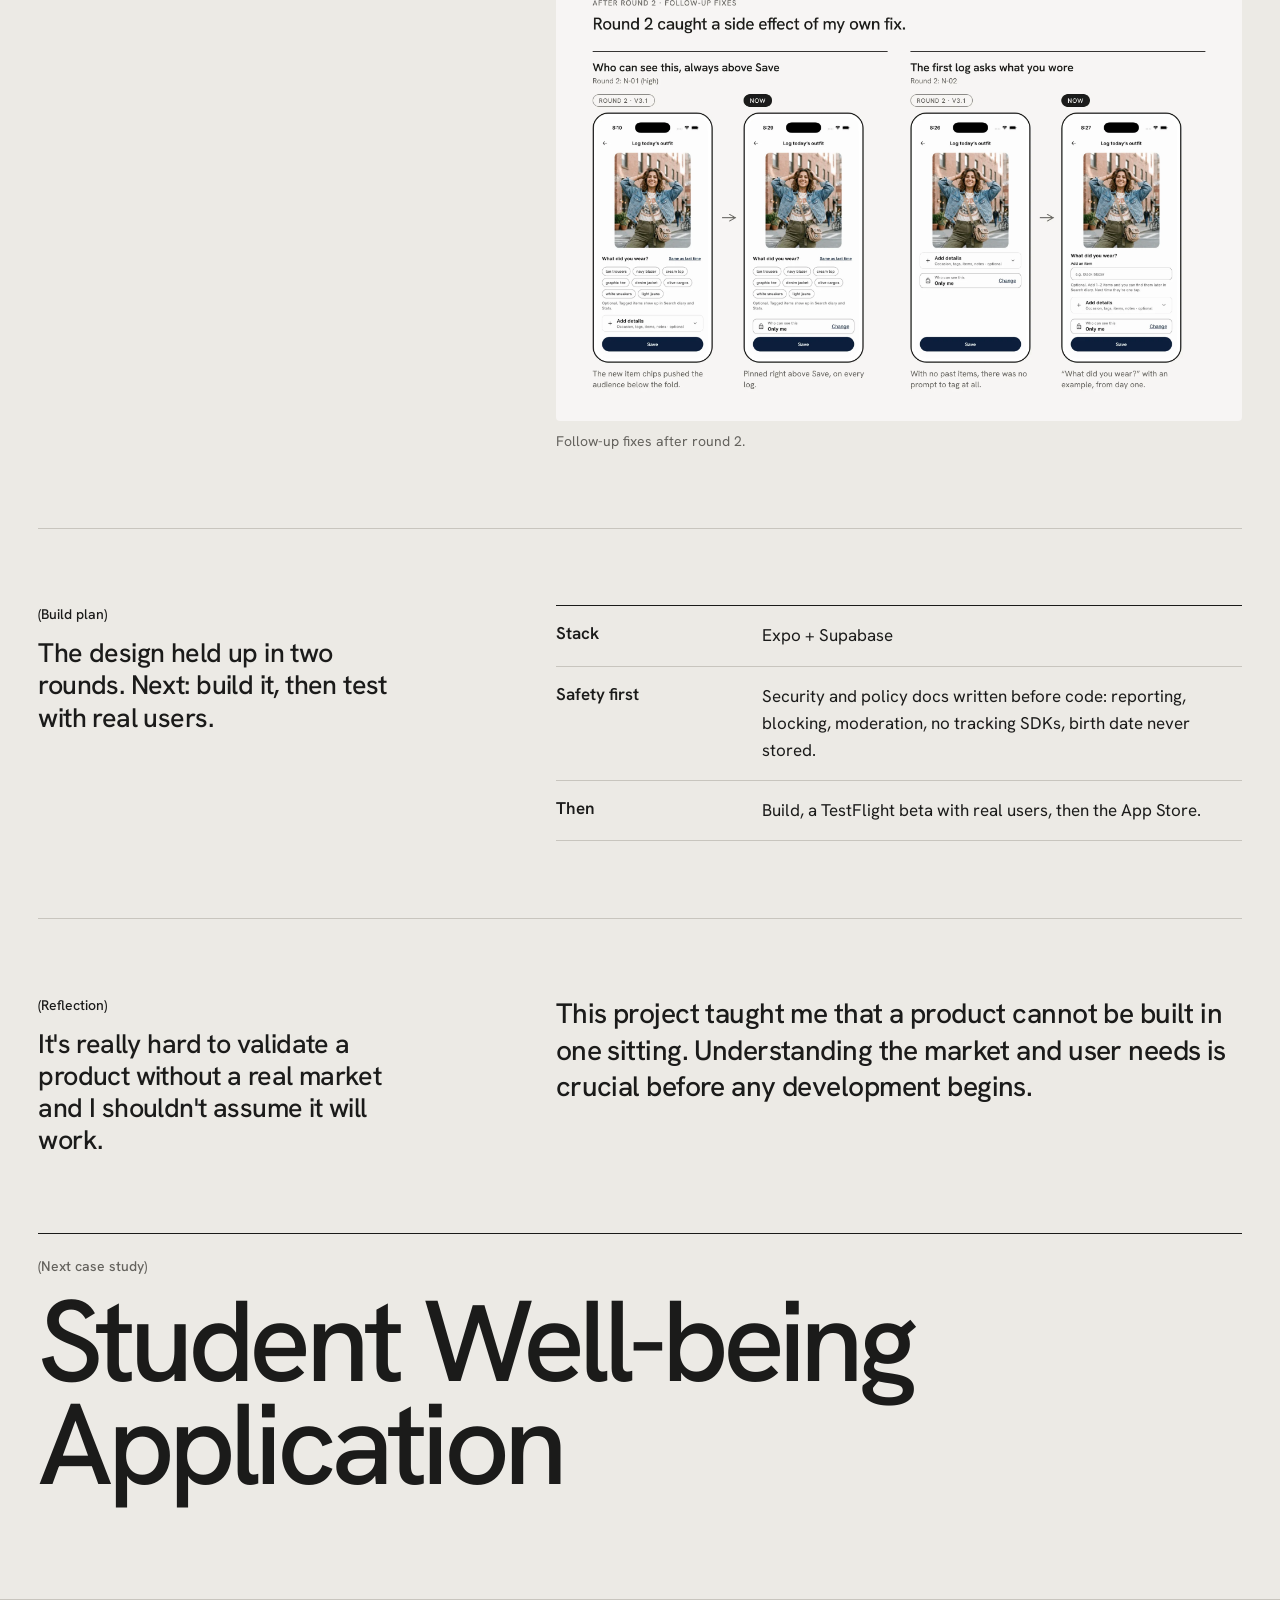
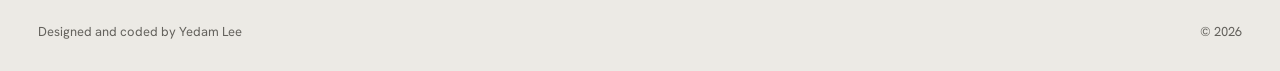
==== commit 866802a6: "fixed some parts" ====
--- a/fitoday.html
+++ b/fitoday.html
@@ -180,7 +180,7 @@
       </header>
       <div class="cs-body">
         <ul class="rows">
-          <li><span class="k">Log in seconds</span><span class="v">A photo, then three taps or fewer.</span></li>
+          <li><span class="k">Log in seconds</span><span class="v">Take a photo and post it with a caption.</span></li>
           <li><span class="k">Look back</span><span class="v">A month calendar, stats, and “last worn” search.</span></li>
           <li><span class="k">Pick an audience</span><span class="v">Only me, Followers or Public, per entry. Private by default.</span></li>
           <li><span class="k">Level up</span><span class="v">Points for logging and streaks. Rating and giving feedback earn extra.</span></li>
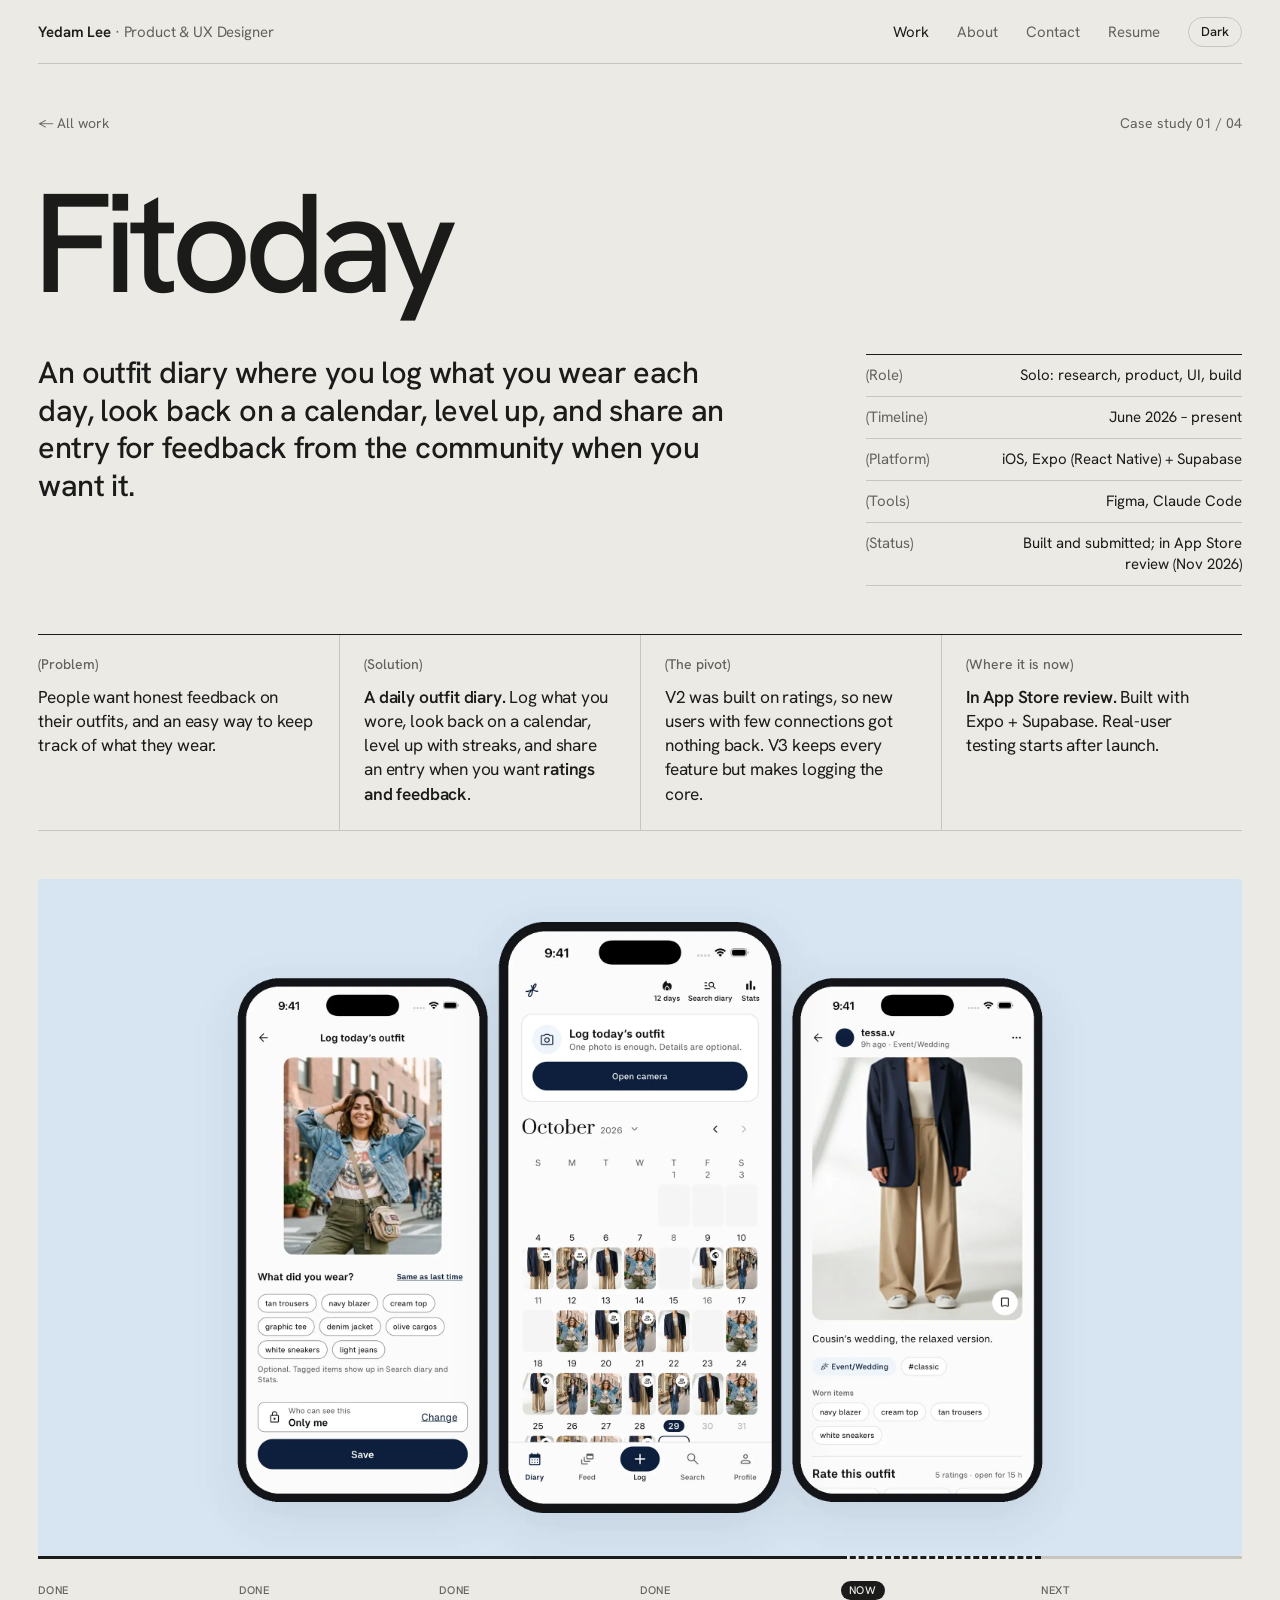
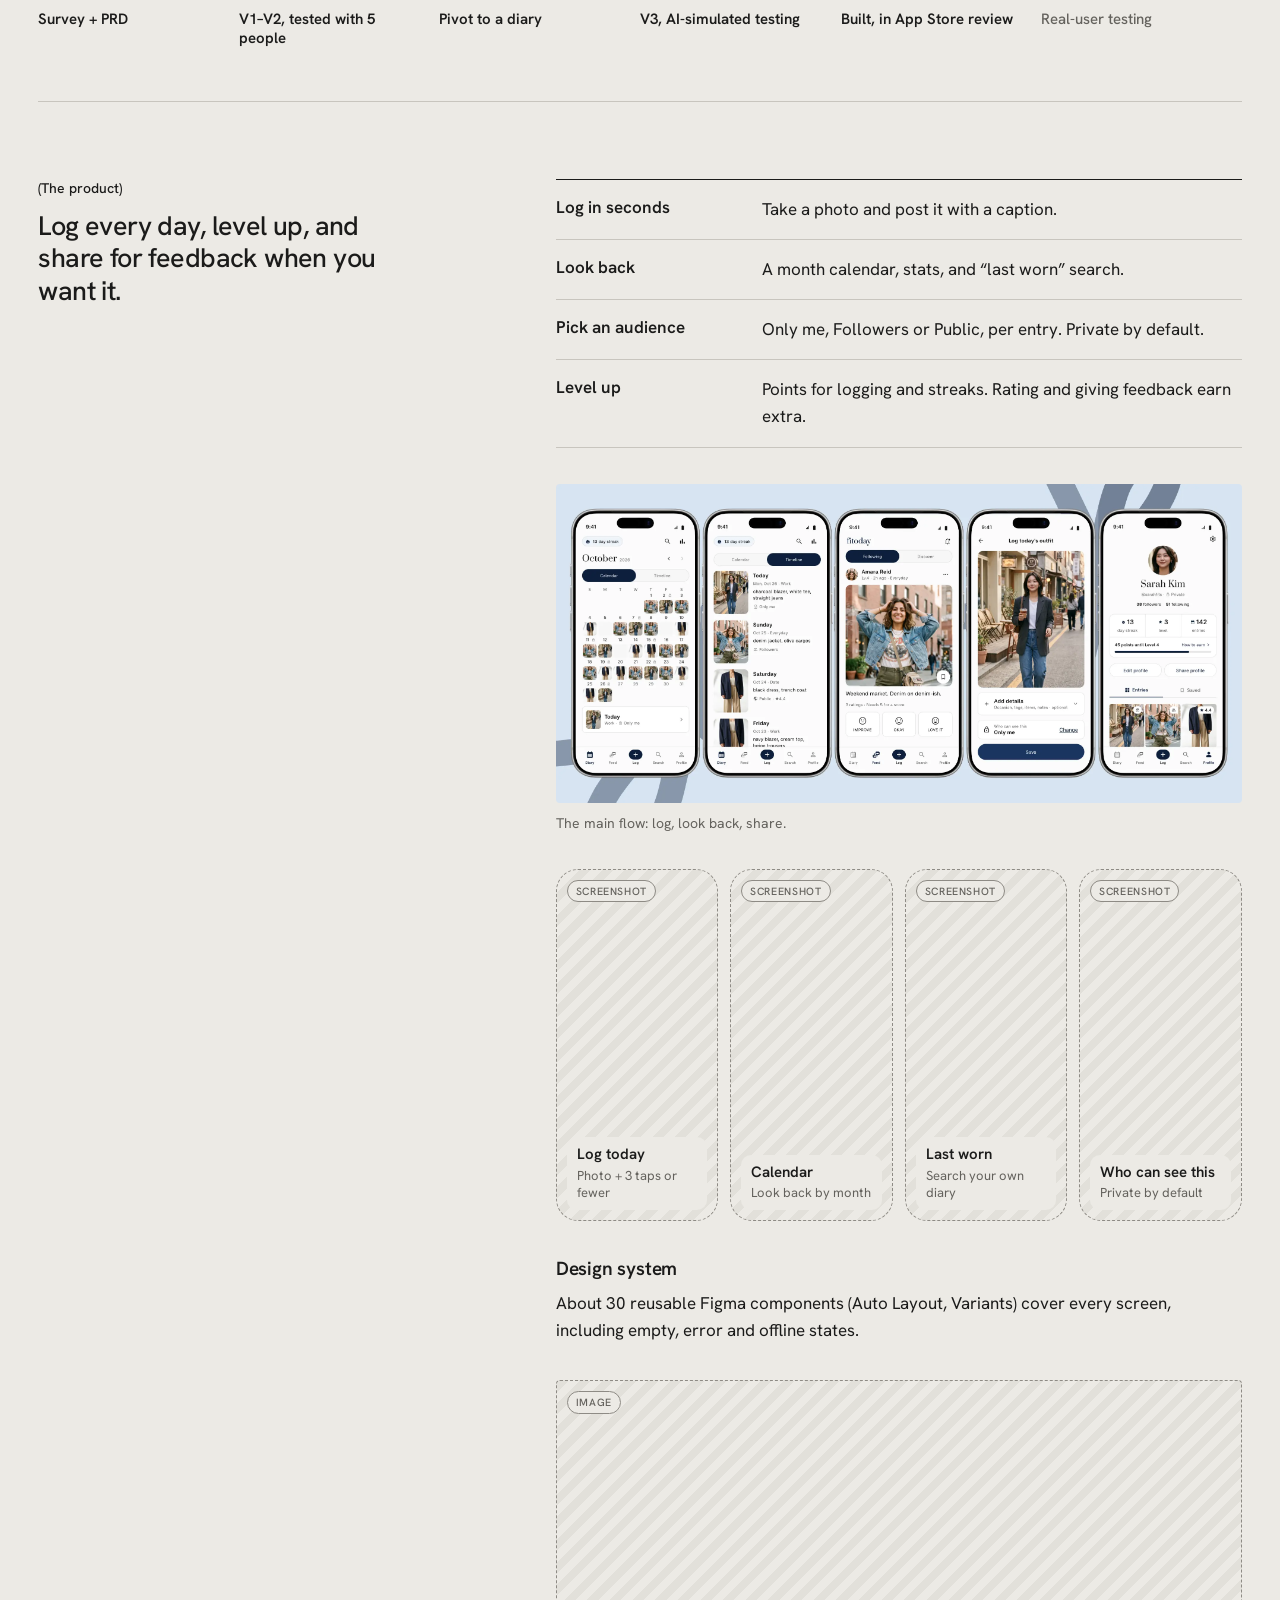
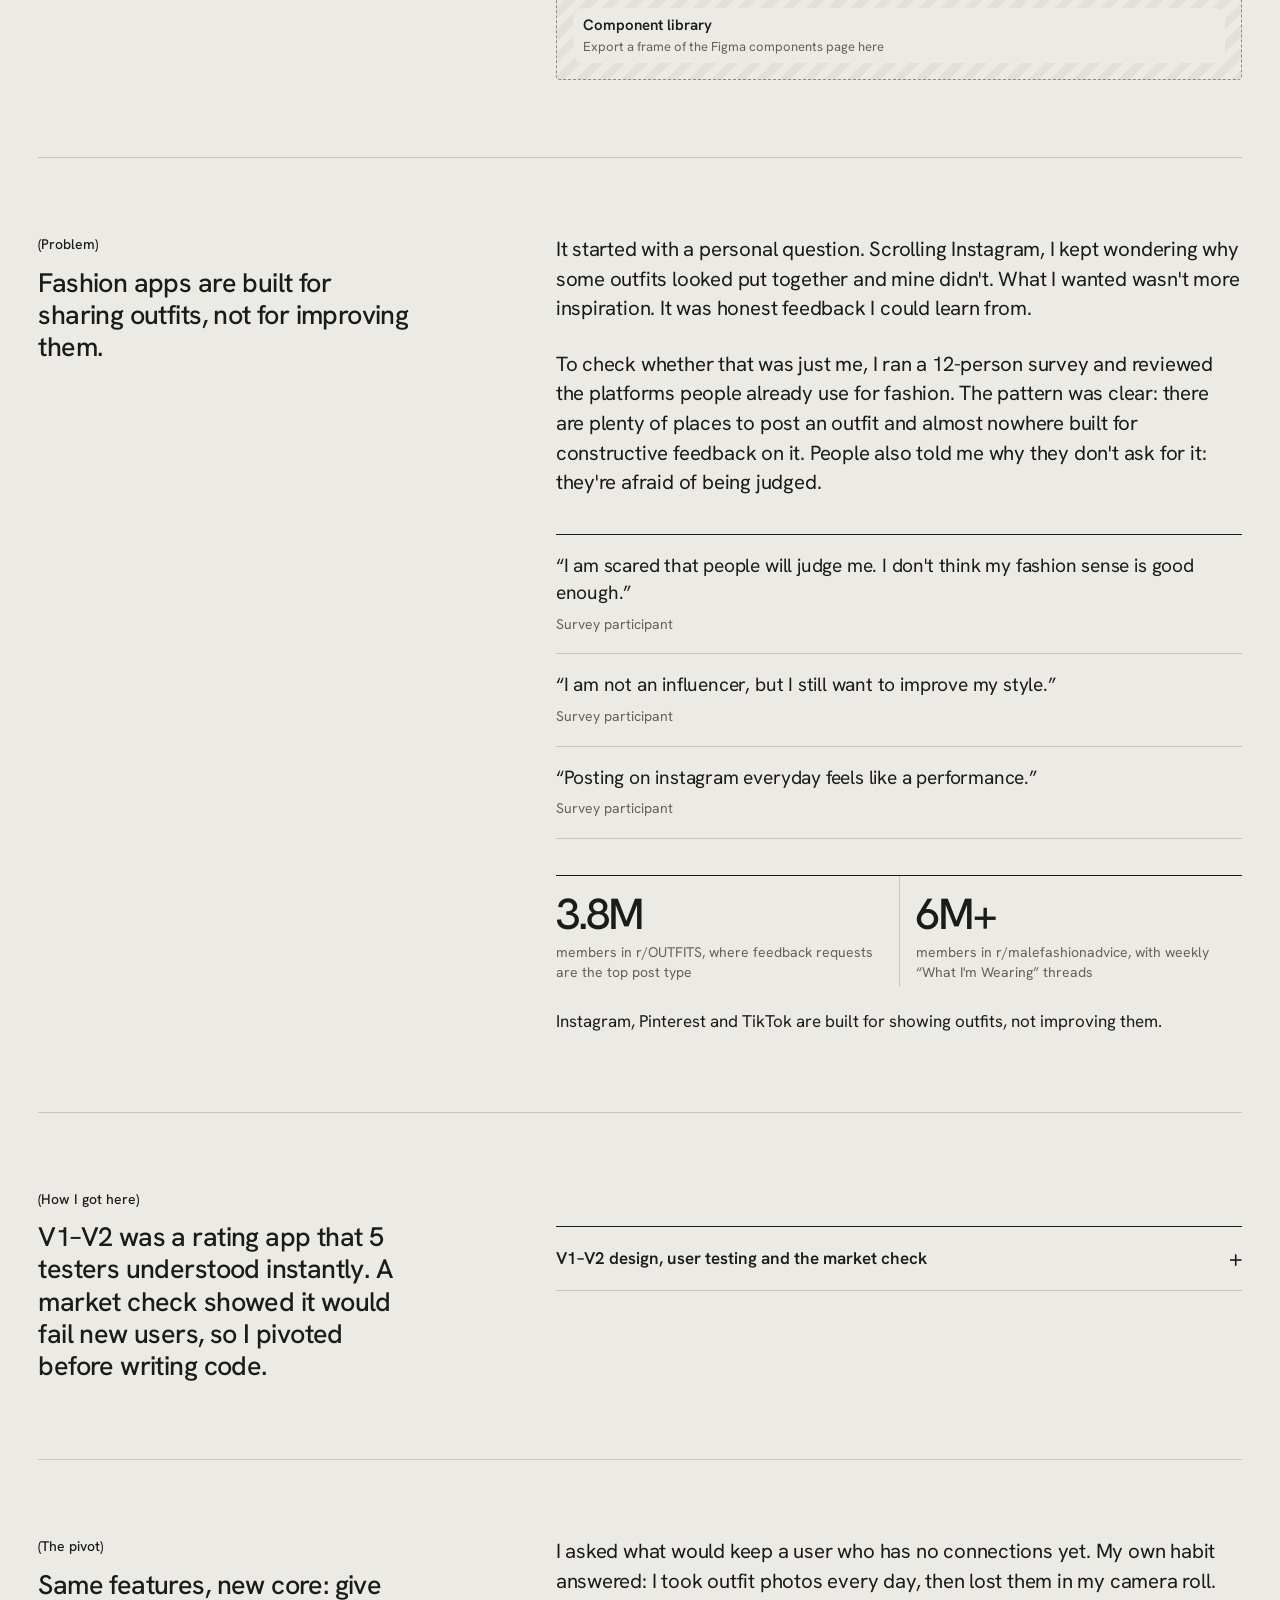
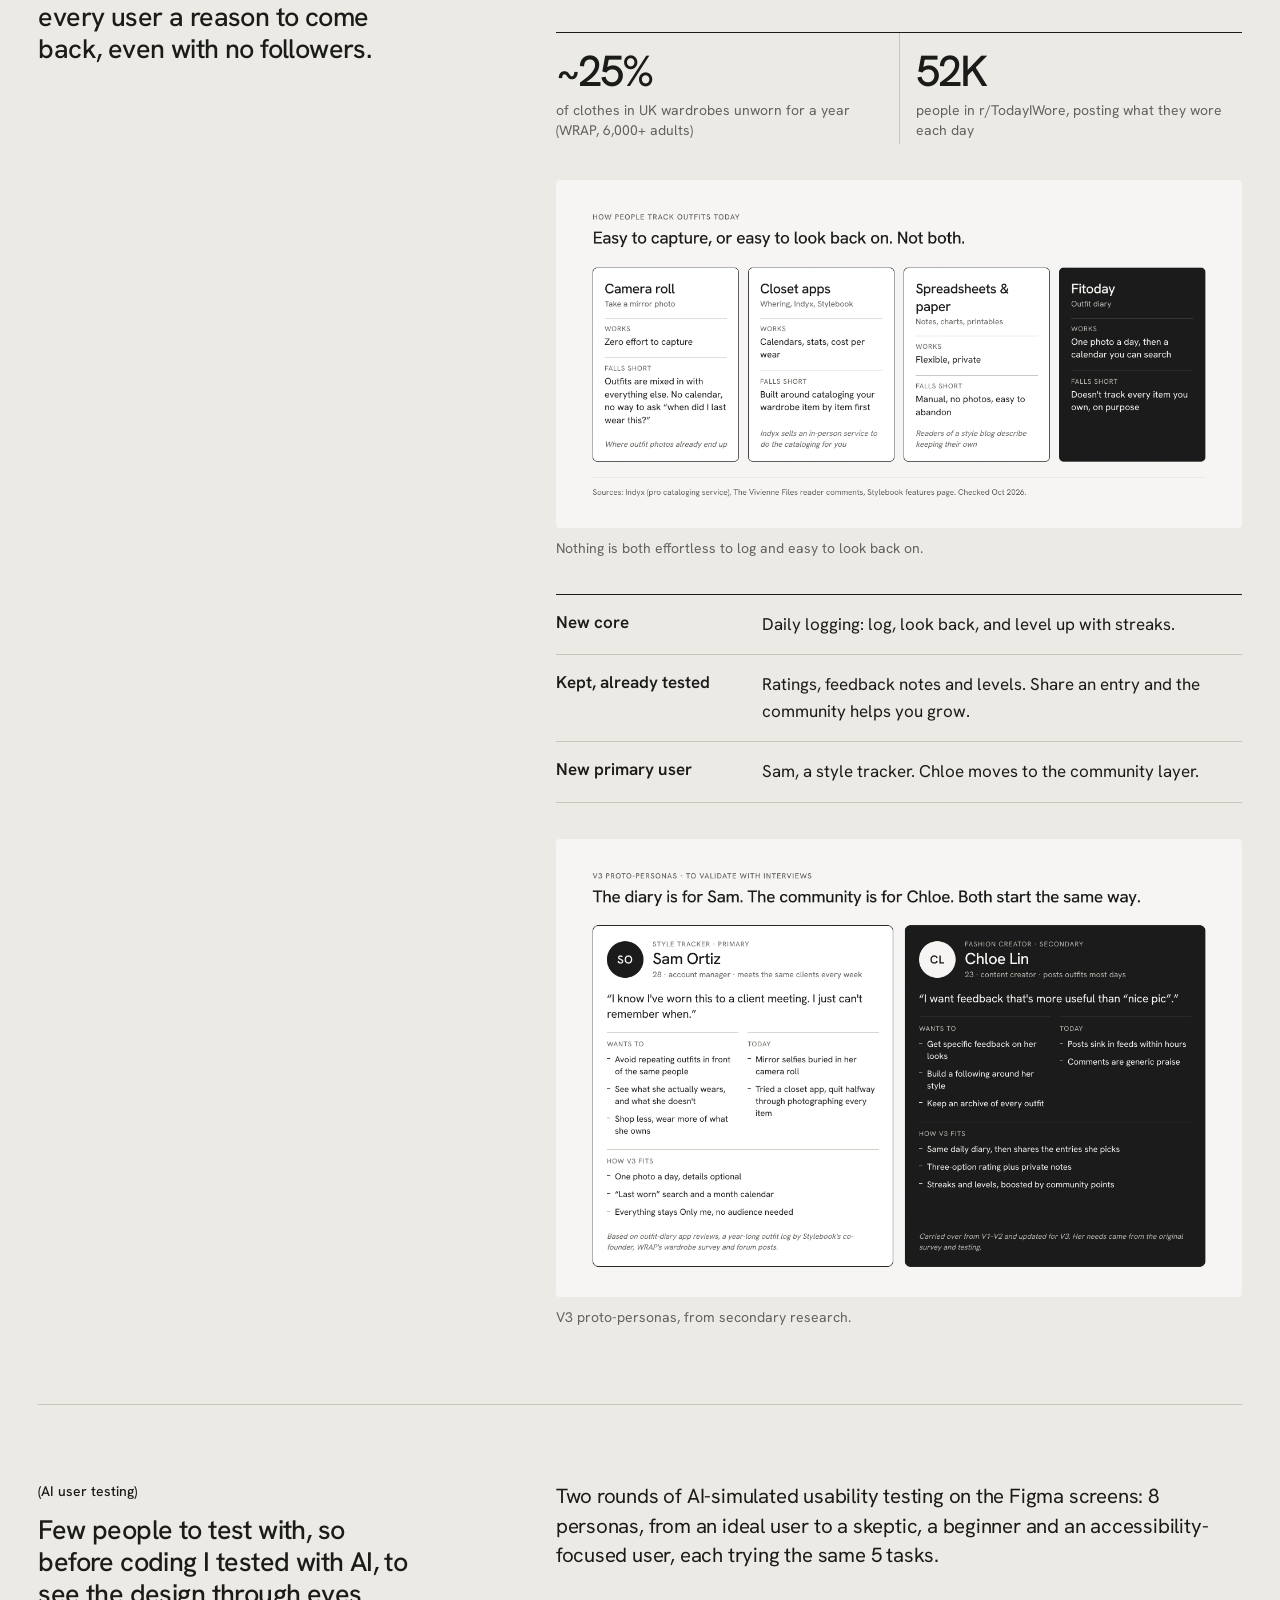
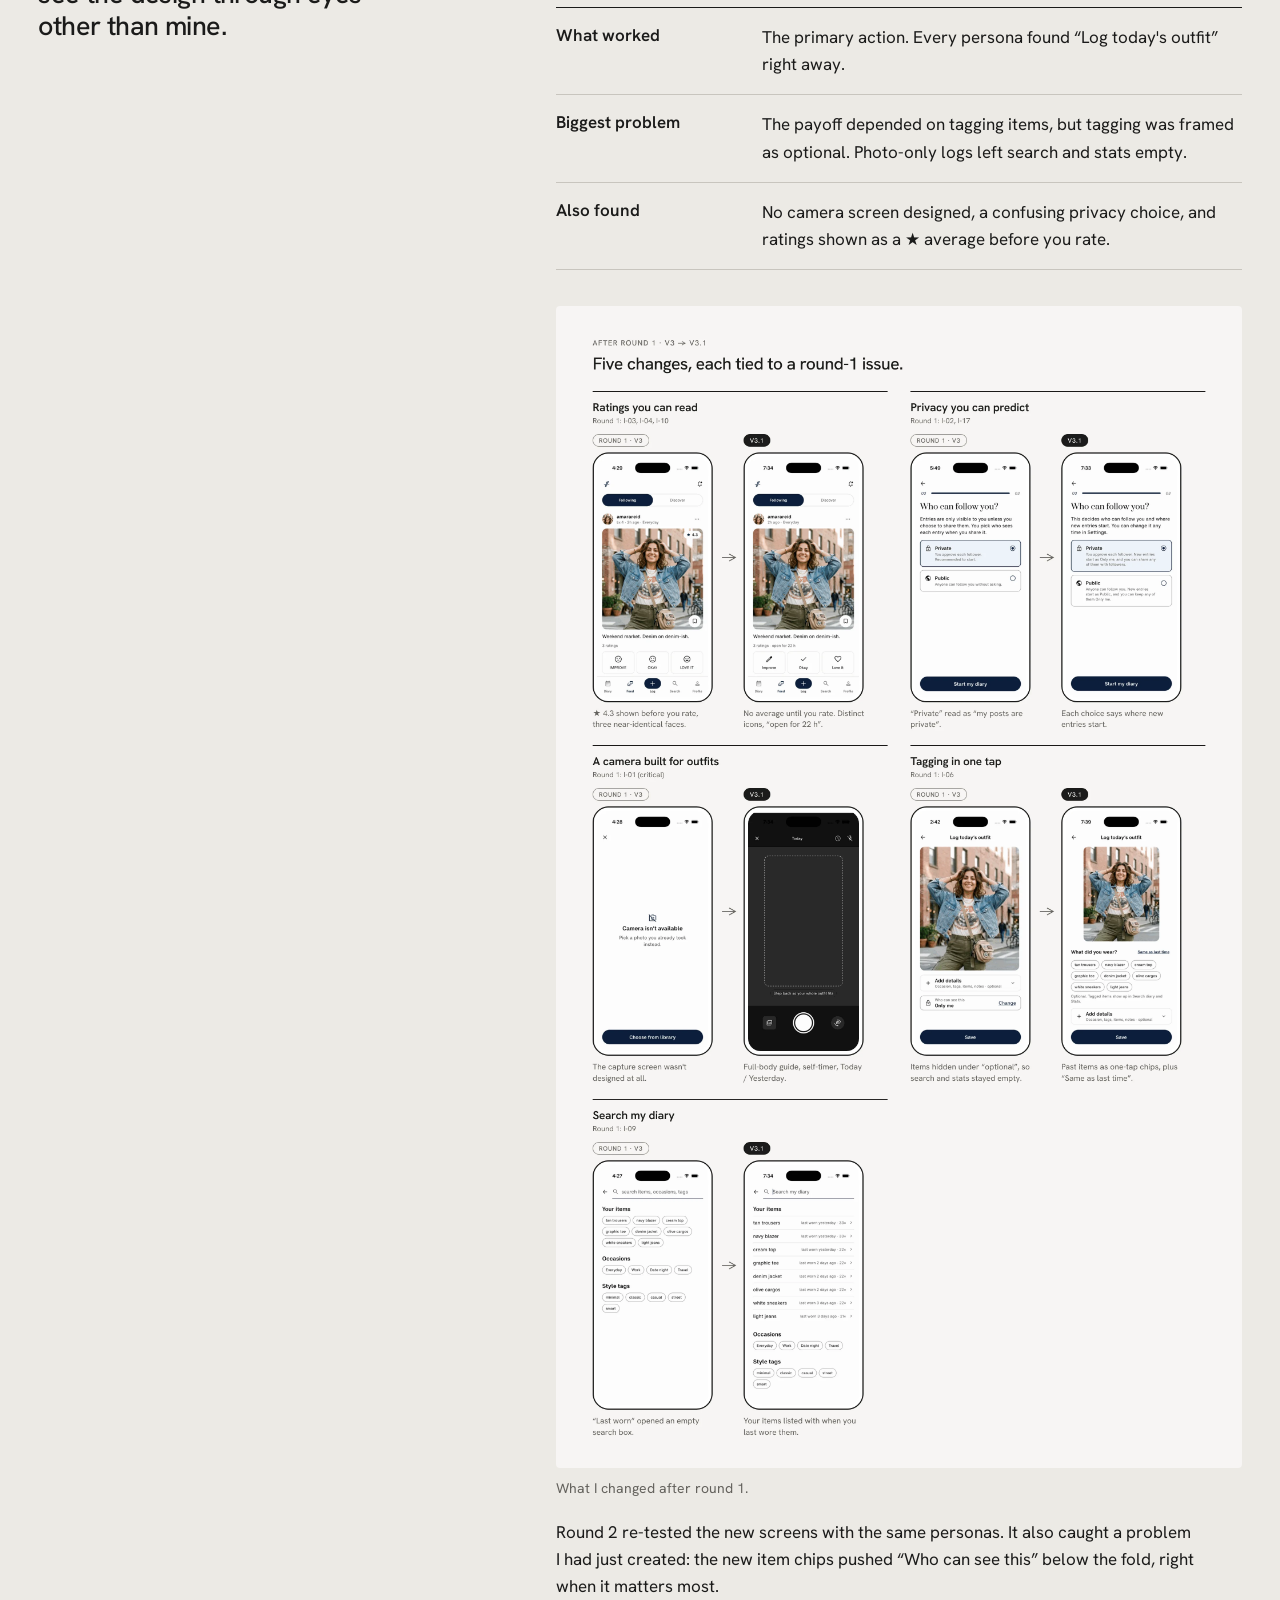
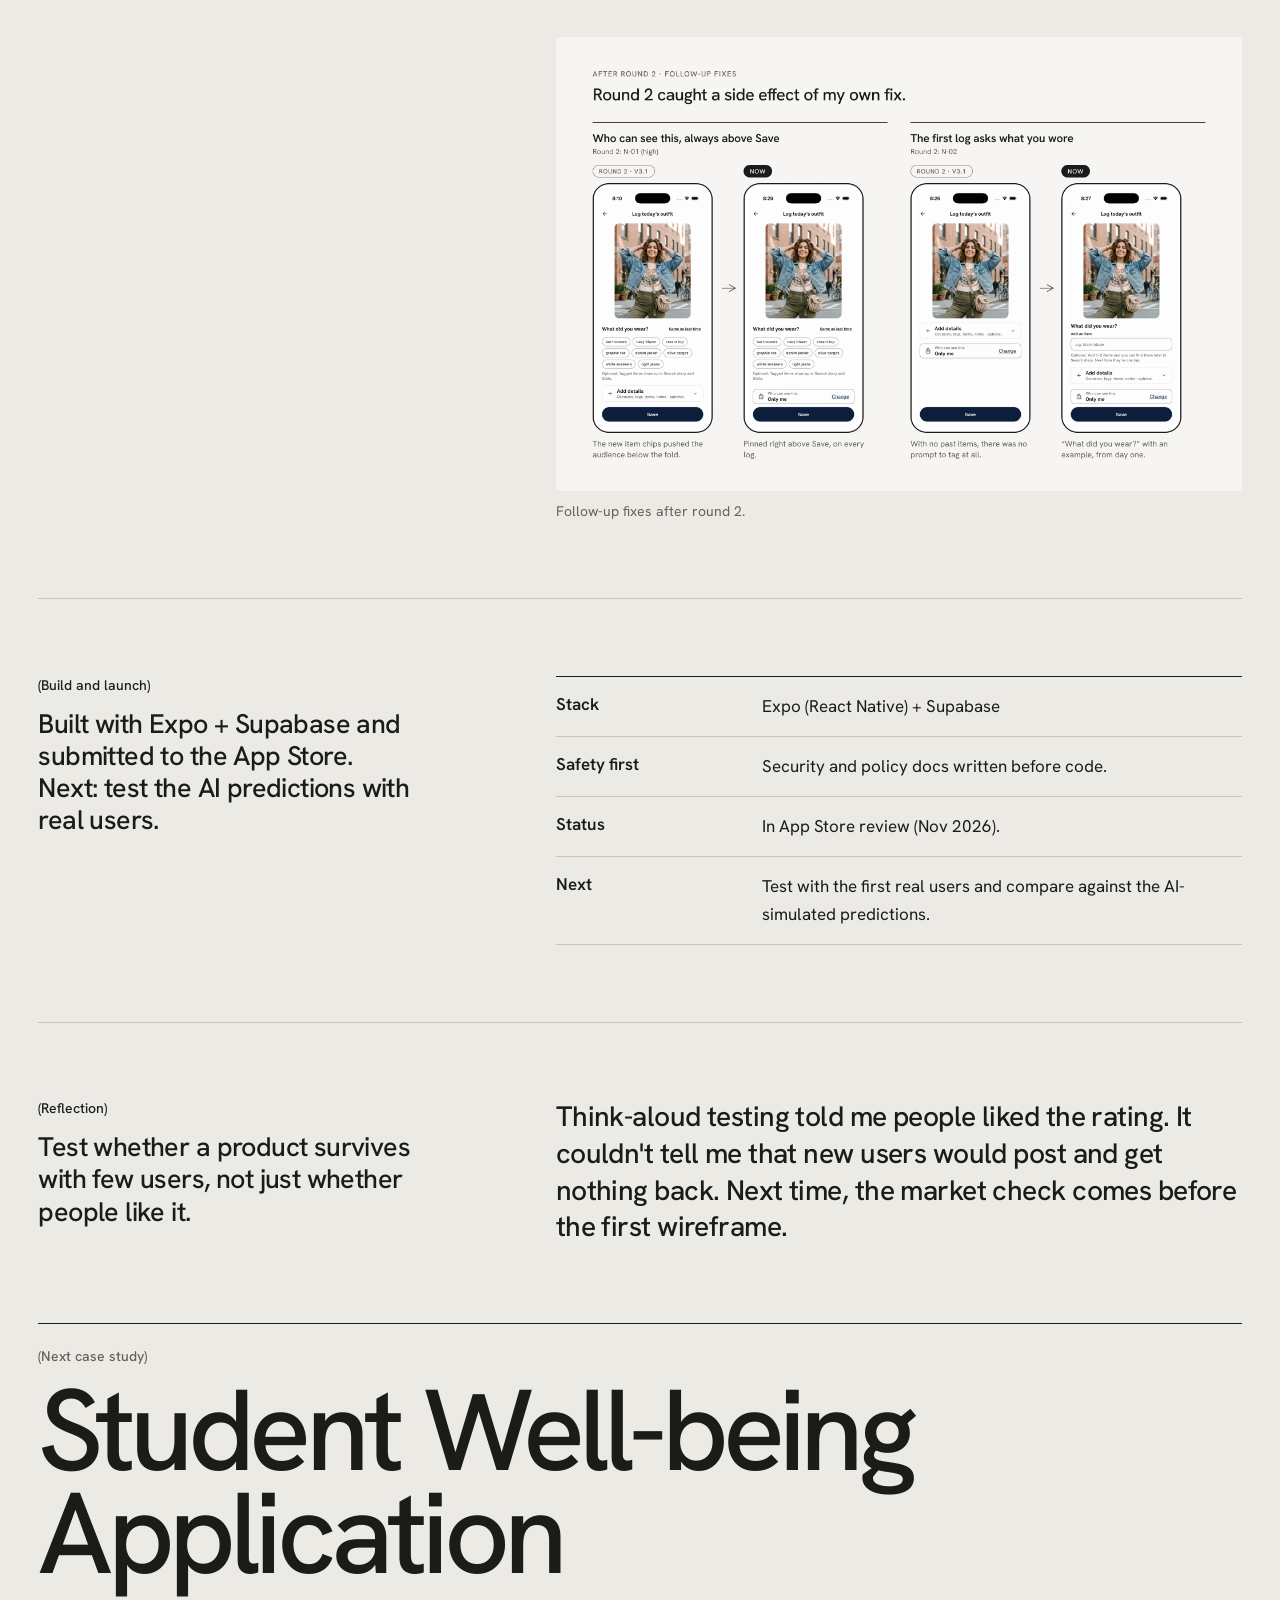
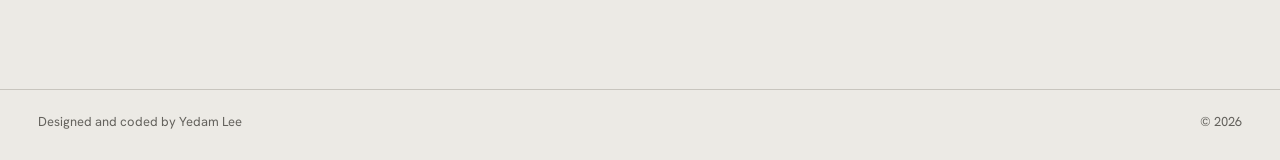
==== commit a4e633f2: "edited structure" ====
--- a/fitoday.html
+++ b/fitoday.html
@@ -39,14 +39,14 @@
       <p class="case-statement">An outfit diary where you log what you wear each day, look back on a calendar, level up, and share an entry for feedback from the community when you want it.</p>
       <dl class="details">
         <div class="details-row"><dt>Role</dt><dd>Solo: research, product, UI, build</dd></div>
-        <div class="details-row"><dt>Timeline</dt><dd>June 2026 – ongoing</dd></div>
+        <div class="details-row"><dt>Timeline</dt><dd>June 2026 – present</dd></div>
         <div class="details-row"><dt>Platform</dt><dd>iOS, Expo (React Native) + Supabase</dd></div>
         <div class="details-row"><dt>Tools</dt><dd>Figma, Claude Code</dd></div>
-        <div class="details-row"><dt>Status</dt><dd>V3.1 tested with AI, build next</dd></div>
+        <div class="details-row"><dt>Status</dt><dd>Built and submitted; in App Store review (Nov 2026)</dd></div>
       </dl>
     </div>
 
-    <section class="brief" aria-label="Project at a glance">
+    <section class="brief brief--4" aria-label="Project at a glance">
       <div class="brief-item">
         <p class="label">Problem</p>
         <p class="brief-text">People want honest feedback on their outfits, and an easy way to keep track of what they wear.</p>
@@ -58,12 +58,54 @@
       <div class="brief-item">
         <p class="label">The pivot</p>
         <p class="brief-text">V2 was built on ratings, so new users with few connections got nothing back. V3 keeps every feature but makes logging the core.</p>
+      </div>
+      <div class="brief-item">
+        <p class="label">Where it is now</p>
+        <p class="brief-text"><strong>In App Store review.</strong> Built with Expo + Supabase. Real-user testing starts after launch.</p>
       </div>
     </section>
 
     <figure class="case-cover has-tag">
       <img src="images/fitoday/fitoday_hero_no_text.webp" alt="Fitoday V3 screens" width="2400" height="971">
     </figure>
+
+    <ol class="phases" aria-label="Project progress">
+      <li class="done"><a href="#s-problem"><span class="st">Done</span><span class="ph">Survey + PRD</span></a></li>
+      <li class="done"><a href="#s-history"><span class="st">Done</span><span class="ph">V1–V2, tested with 5 people</span></a></li>
+      <li class="done"><a href="#s-pivot"><span class="st">Done</span><span class="ph">Pivot to a diary</span></a></li>
+      <li class="done"><a href="#s-validate"><span class="st">Done</span><span class="ph">V3, AI-simulated testing</span></a></li>
+      <li class="now"><a href="#s-build"><span class="st">Now</span><span class="ph">Built, in App Store review</span></a></li>
+      <li class="next"><span class="st">Next</span><span class="ph">Real-user testing</span></li>
+    </ol>
+
+
+    <section class="cs" aria-labelledby="s-v3">
+      <header class="cs-head">
+        <p class="label" id="s-v3">The product</p>
+        <p class="cs-summary">Log every day, level up, and share for feedback when you want it.</p>
+      </header>
+      <div class="cs-body">
+        <ul class="rows">
+          <li><span class="k">Log in seconds</span><span class="v">Take a photo and post it with a caption.</span></li>
+          <li><span class="k">Look back</span><span class="v">A month calendar, stats, and “last worn” search.</span></li>
+          <li><span class="k">Pick an audience</span><span class="v">Only me, Followers or Public, per entry. Private by default.</span></li>
+          <li><span class="k">Level up</span><span class="v">Points for logging and streaks. Rating and giving feedback earn extra.</span></li>
+        </ul>
+
+        <figure class="figure"><img loading="lazy" decoding="async" src="images/fitoday/fitoday_main_flow_v3.webp" alt="V3 main flow" width="2400" height="1686"><figcaption>The main flow: log, look back, share.</figcaption></figure>
+
+        <div class="slots">
+          <div class="slot"><span class="slot-tag">Screenshot</span><span class="slot-cap"><span class="slot-name">Log today</span><span class="slot-note">Photo + 3 taps or fewer</span></span></div>
+          <div class="slot"><span class="slot-tag">Screenshot</span><span class="slot-cap"><span class="slot-name">Calendar</span><span class="slot-note">Look back by month</span></span></div>
+          <div class="slot"><span class="slot-tag">Screenshot</span><span class="slot-cap"><span class="slot-name">Last worn</span><span class="slot-note">Search your own diary</span></span></div>
+          <div class="slot"><span class="slot-tag">Screenshot</span><span class="slot-cap"><span class="slot-name">Who can see this</span><span class="slot-note">Private by default</span></span></div>
+        </div>
+
+        <p class="h3">Design system</p>
+        <p>About 30 reusable Figma components (Auto Layout, Variants) cover every screen, including empty, error and offline states.</p>
+        <div class="slot slot--wide"><span class="slot-tag">Image</span><span class="slot-cap"><span class="slot-name">Component library</span><span class="slot-note">Export a frame of the Figma components page here</span></span></div>
+      </div>
+    </section>
 
     <!-- 1. PROBLEM -->
     <section class="cs" aria-labelledby="s-problem">
@@ -88,13 +130,16 @@
       </div>
     </section>
 
-    <!-- 2. V1-V2 DESIGN -->
-    <section class="cs" aria-labelledby="s-design">
-      <header class="cs-head">
-        <p class="label" id="s-design">V1–V2: A feedback app</p>
-        <p class="cs-summary">Post one outfit a day. Others rate it in one tap.</p>
-      </header>
-      <div class="cs-body">
+    <section class="cs" aria-labelledby="s-history">
+      <header class="cs-head">
+        <p class="label" id="s-history">How I got here</p>
+        <p class="cs-summary">V1–V2 was a rating app that 5 testers understood instantly. A market check showed it would fail new users, so I pivoted before writing code.</p>
+      </header>
+      <div class="cs-body">
+        <details class="archive">
+          <summary>V1–V2 design, user testing and the market check</summary>
+          <div class="archive-body">
+          <p class="h3">V1–V2: A feedback app: Post one outfit a day. Others rate it in one tap.</p>
         <p class="lede">I designed for two people: Chloe, who posts and wants better feedback than “nice pic”, and Marcus, who wants to dress better but is afraid to ask.</p>
         <div class="grid-2">
           <figure class="figure"><img loading="lazy" decoding="async" src="images/fitoday/fitoday_chloe_persona.webp" alt="Persona: Chloe Lin, 23, content creator and fashion blogger" width="1920" height="1080"><figcaption>Chloe, fashion creator.</figcaption></figure>
@@ -106,16 +151,7 @@
           <li><span class="k">24 hours per post</span><span class="v">Instead of a midnight cutoff that punishes late posters.</span></li>
         </ul>
         <figure class="figure on-white"><img loading="lazy" decoding="async" src="images/fitoday/fitoday_wireframe_mainscreen.webp" alt="Hand-drawn wireframes of the home feed and the rating flow" width="1438" height="494"><figcaption>V1 wireframes: the feed and the rating.</figcaption></figure>
-      </div>
-    </section>
-
-    <!-- 3. TESTING -->
-    <section class="cs" aria-labelledby="s-test">
-      <header class="cs-head">
-        <p class="label" id="s-test">User testing</p>
-        <p class="cs-summary">The rating worked. People wanted to say why, and a reason to come back.</p>
-      </header>
-      <div class="cs-body">
+          <p class="h3">User testing: The rating worked. People wanted to say why, and a reason to come back.</p>
         <p class="lede">Two rounds of think-aloud testing, V1 then V2, with the same five people.</p>
         <ul class="rows">
           <li><span class="k">Rating was instantly clear</span><span class="v">All five understood it with no explanation.<span class="muted">Kept as is.</span></span></li>
@@ -126,16 +162,7 @@
         <figure class="figure"><img loading="lazy" decoding="async" src="images/fitoday/fitoday_v1v2.webp" alt="V1 screens before and after the testing changes: optional feedback note and re-rating" width="2400" height="902"><figcaption>Before and after: the optional note, and changing a rating.</figcaption></figure>
         <figure class="figure"><img loading="lazy" decoding="async" src="images/fitoday/fitoday_flow_overview.webp" alt="Every V2 screen grouped by flow" width="2400" height="2733"><figcaption>V2: about 100 screens across 8 flows, including empty, error and offline states.</figcaption></figure>
         <figure class="figure"><img loading="lazy" decoding="async" src="images/fitoday/fitoday_onboarding_v2.webp" alt="V2 onboarding screens" width="2400" height="2733"></figure>
-      </div>
-    </section>
-
-    <!-- 4. MARKET CHECK -->
-    <section class="cs" aria-labelledby="s-market">
-      <header class="cs-head">
-        <p class="label" id="s-market">Market check</p>
-        <p class="cs-summary">Users liked the interaction. But I hadn't planned for an app with few users.</p>
-      </header>
-      <div class="cs-body">
+          <p class="h3">Market check: Users liked the interaction. But I hadn't planned for an app with few users.</p>
         <p class="lede">Before writing code, I checked which outfit apps survive and where users leave.</p>
         <ul class="rows">
           <li><span class="k">Similar apps don't last</span><span class="v">Lookbook.nu went offline in 2023. Go Try It On reached 400,000 users and still shut down.</span></li>
@@ -143,10 +170,12 @@
         </ul>
         <figure class="figure"><img loading="lazy" decoding="async" src="images/fitoday/fitoday_timeline.webp" alt="Timeline from 2008 to 2026 of outfit feedback products: Lookbook.nu offline 2023, Fashism closed, Go Try It On shut down 2013, Sidewalk AI rater inactive since 2023, AuraRate launched 2026 with 1K+ downloads, and a wave of AI raters from 2024" width="2400" height="1526"><figcaption>Outfit feedback products, 2008–2026.</figcaption></figure>
         <div class="callout">
-          <p class="label">My mistake</p>
+          <p class="label">What I'd do differently</p>
           <p class="pull">I tested whether people liked the product, but not whether it would hold up with few users, or in the market.</p>
           <p>Next time, I will ensure the market check comes before the first wireframe. However, as I caught it before code, the only cost was a PRD rewrite, not a rebuilt app.</p>
         </div>
+          </div>
+        </details>
       </div>
     </section>
 
@@ -172,23 +201,6 @@
       </div>
     </section>
 
-    <!-- 6. V3 DESIGN -->
-    <section class="cs" aria-labelledby="s-v3">
-      <header class="cs-head">
-        <p class="label" id="s-v3">V3 prototype</p>
-        <p class="cs-summary">Log every day, level up, and share for feedback when you want it.</p>
-      </header>
-      <div class="cs-body">
-        <ul class="rows">
-          <li><span class="k">Log in seconds</span><span class="v">Take a photo and post it with a caption.</span></li>
-          <li><span class="k">Look back</span><span class="v">A month calendar, stats, and “last worn” search.</span></li>
-          <li><span class="k">Pick an audience</span><span class="v">Only me, Followers or Public, per entry. Private by default.</span></li>
-          <li><span class="k">Level up</span><span class="v">Points for logging and streaks. Rating and giving feedback earn extra.</span></li>
-        </ul>
-
-        <figure class="figure"><img loading="lazy" decoding="async" src="images/fitoday/fitoday_main_flow_v3.webp" alt="V3 main flow" width="2400" height="1686"></figure>
-      </div>
-    </section>
 
     <!-- 7. AI USER TESTING -->
     <section class="cs" aria-labelledby="s-validate">
@@ -209,17 +221,18 @@
       </div>
     </section>
 
-    <!-- 8. BUILD PLAN -->
+    <!-- CHANGED: build plan is now build + launch -->
     <section class="cs" aria-labelledby="s-build">
       <header class="cs-head">
-        <p class="label" id="s-build">Build plan</p>
-        <p class="cs-summary">The design held up in two rounds. Next: build it, then test with real users.</p>
-      </header>
-      <div class="cs-body">
-        <ul class="rows">
-          <li><span class="k">Stack</span><span class="v">Expo + Supabase</span></li>
-          <li><span class="k">Safety first</span><span class="v">Security and policy docs written before code: reporting, blocking, moderation, no tracking SDKs, birth date never stored.</span></li>
-          <li><span class="k">Then</span><span class="v">Build, a TestFlight beta with real users, then the App Store.</span></li>
+        <p class="label" id="s-build">Build and launch</p>
+        <p class="cs-summary">Built with Expo + Supabase and submitted to the App Store. Next: test the AI predictions with real users.</p>
+      </header>
+      <div class="cs-body">
+        <ul class="rows">
+          <li><span class="k">Stack</span><span class="v">Expo (React Native) + Supabase</span></li>
+          <li><span class="k">Safety first</span><span class="v">Security and policy docs written before code.</span></li>
+          <li><span class="k">Status</span><span class="v">In App Store review (Nov 2026).</span></li>
+          <li><span class="k">Next</span><span class="v">Test with the first real users and compare against the AI-simulated predictions.</span></li>
         </ul>
       </div>
     </section>
@@ -228,10 +241,10 @@
     <section class="cs" aria-labelledby="s-reflect">
       <header class="cs-head">
         <p class="label" id="s-reflect">Reflection</p>
-        <p class="cs-summary">It's really hard to validate a product without a real market and I shouldn't assume it will work.</p>
-      </header>
-      <div class="cs-body">
-        <p class="reflection-text">This project taught me that a product cannot be built in one sitting. Understanding the market and user needs is crucial before any development begins.</p>
+        <p class="cs-summary">Test whether a product survives with few users, not just whether people like it.</p>
+      </header>
+      <div class="cs-body">
+        <p class="reflection-text">Think-aloud testing told me people liked the rating. It couldn't tell me that new users would post and get nothing back. Next time, the market check comes before the first wireframe.</p>
       </div>
     </section>
   </div>
--- a/css/style.css
+++ b/css/style.css
@@ -759,3 +759,5 @@
 
 /* Section status line (e.g. results pending) */
 .cs-status { margin-top: 10px; }
+
+.hero-facts { margin-top: clamp(40px, 5vw, 64px); }
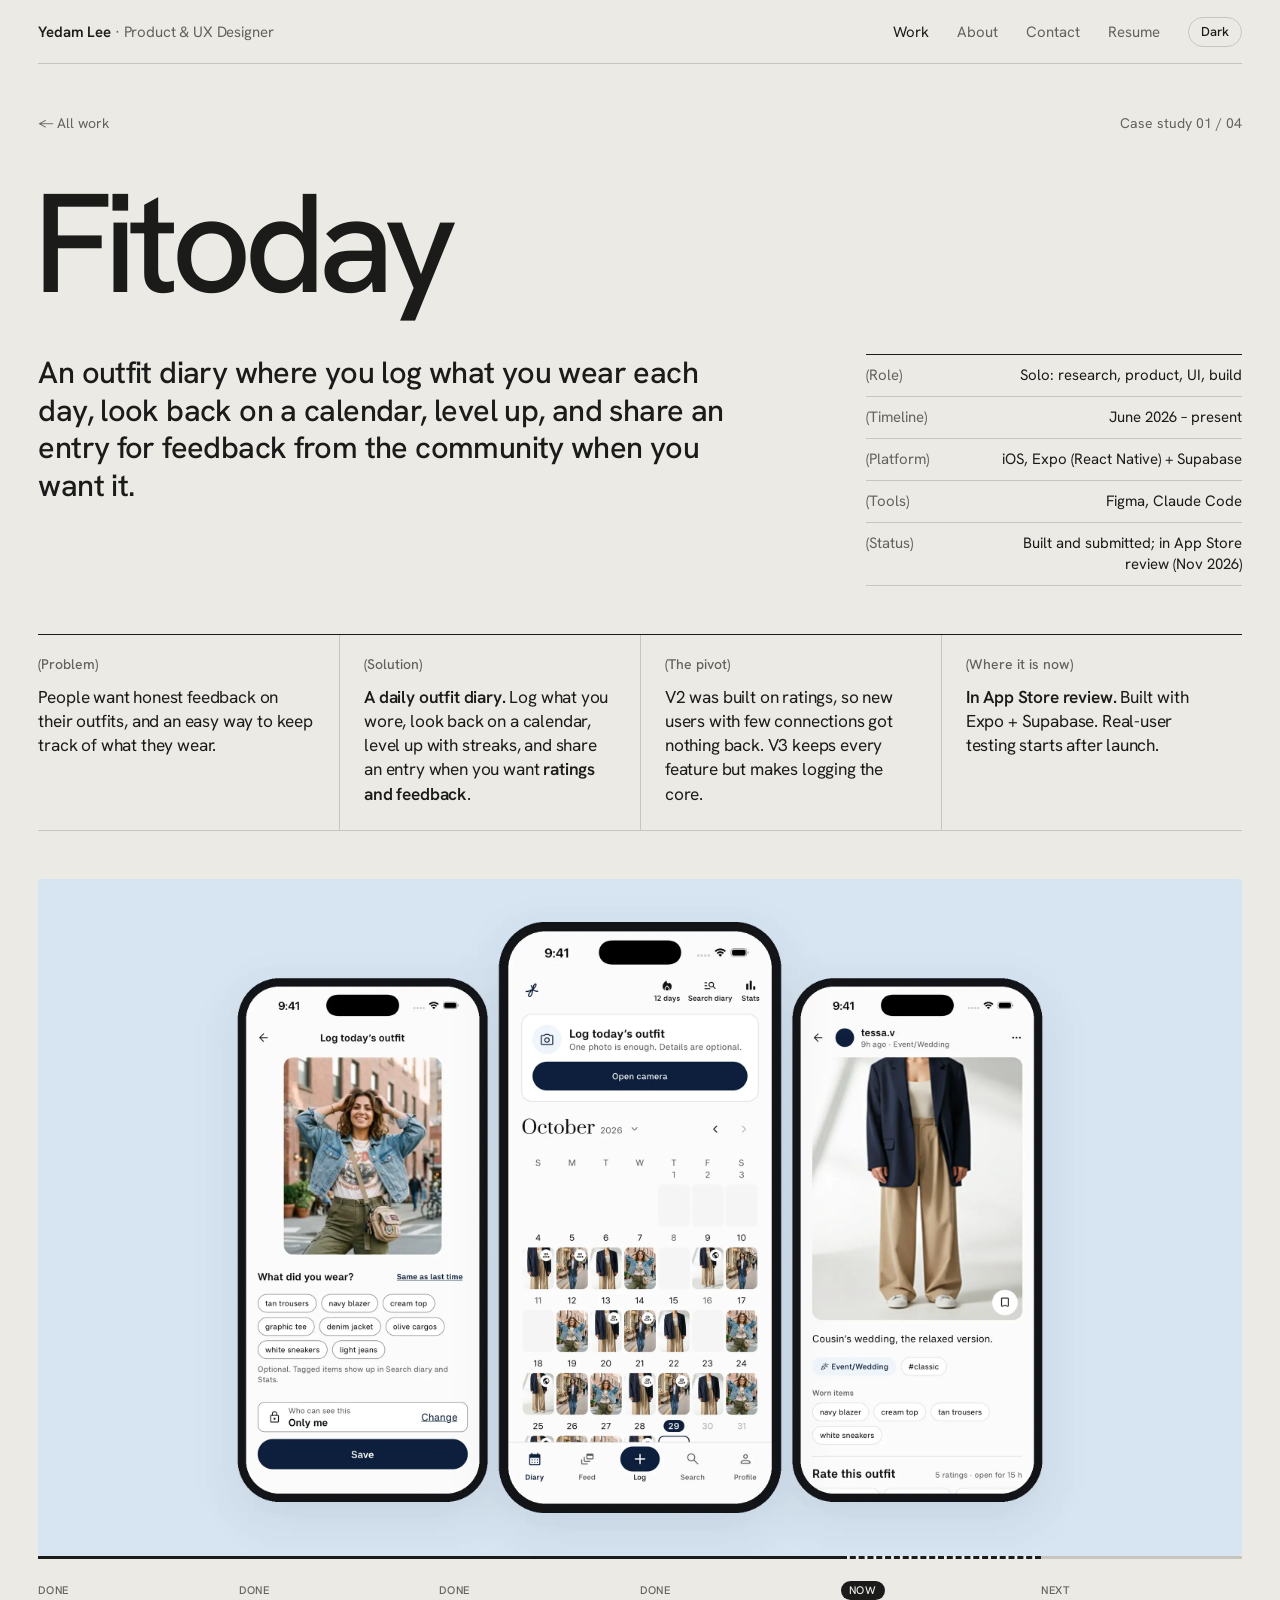
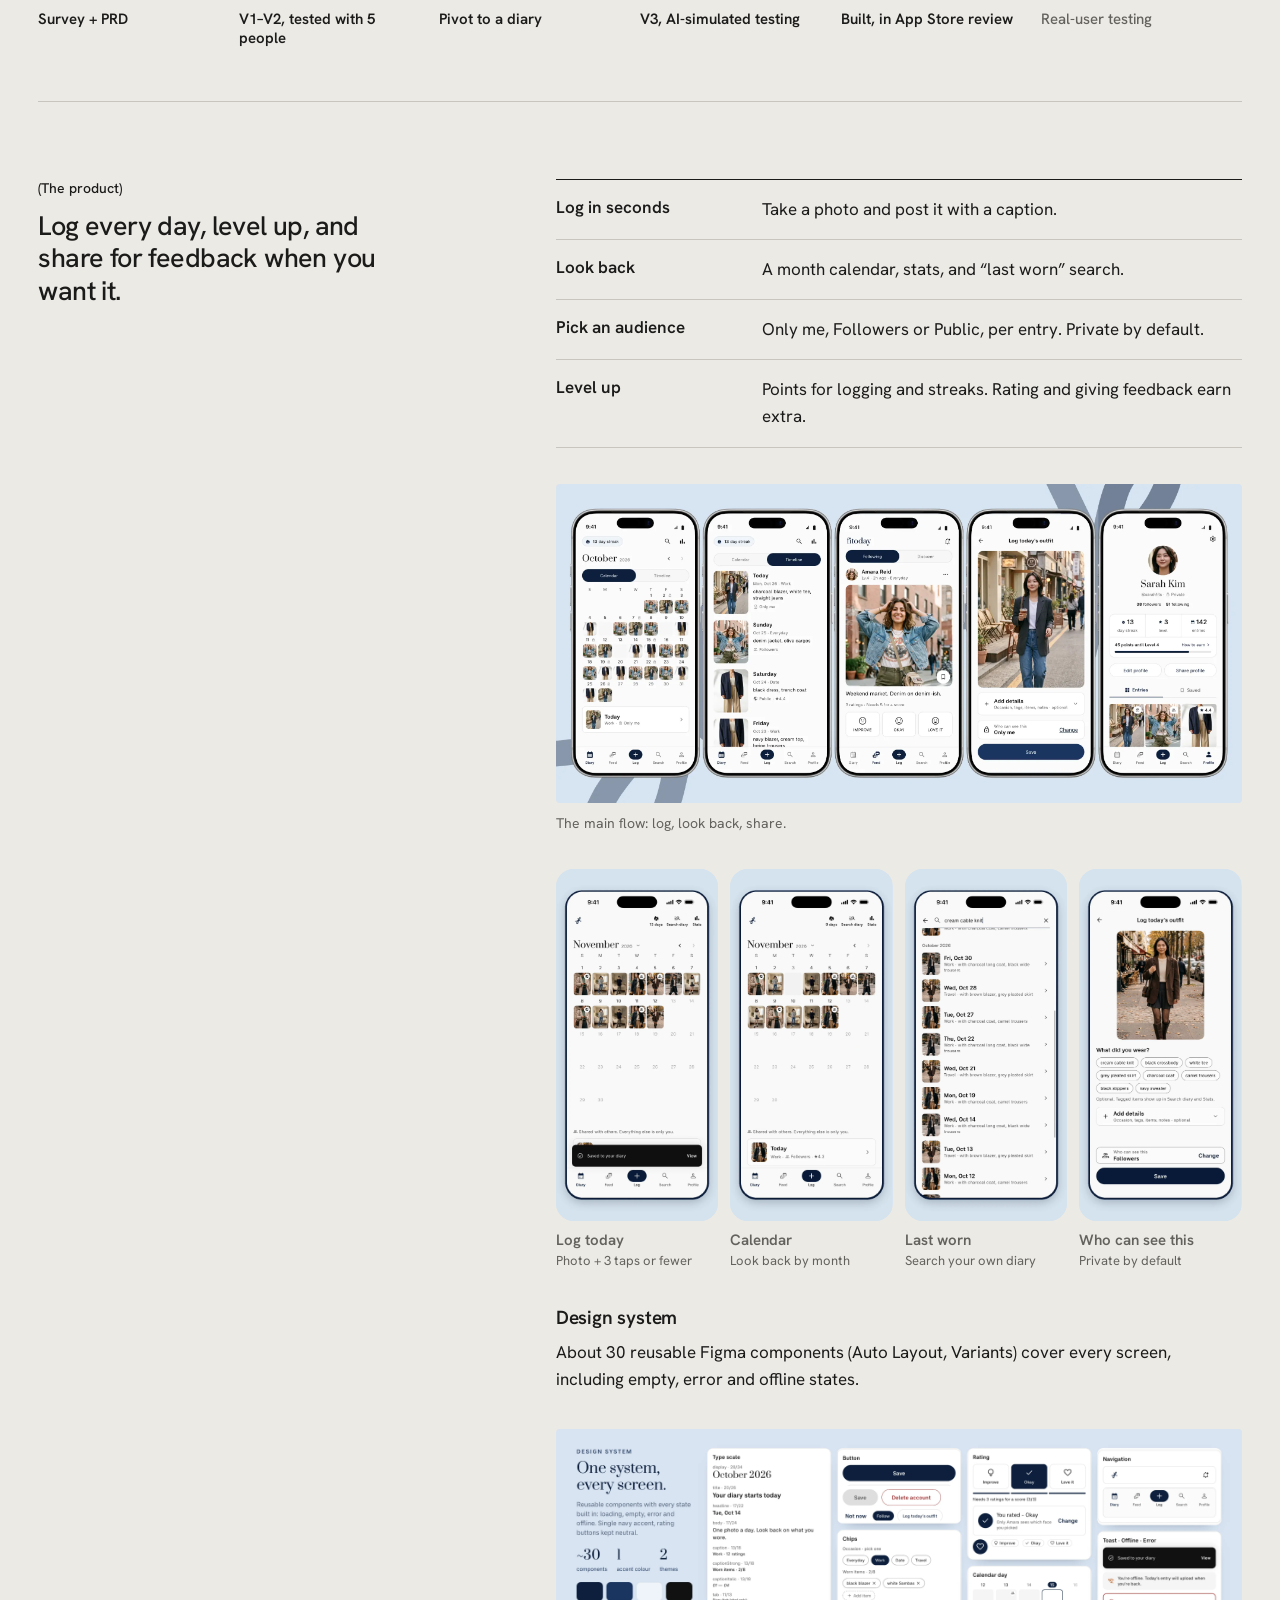
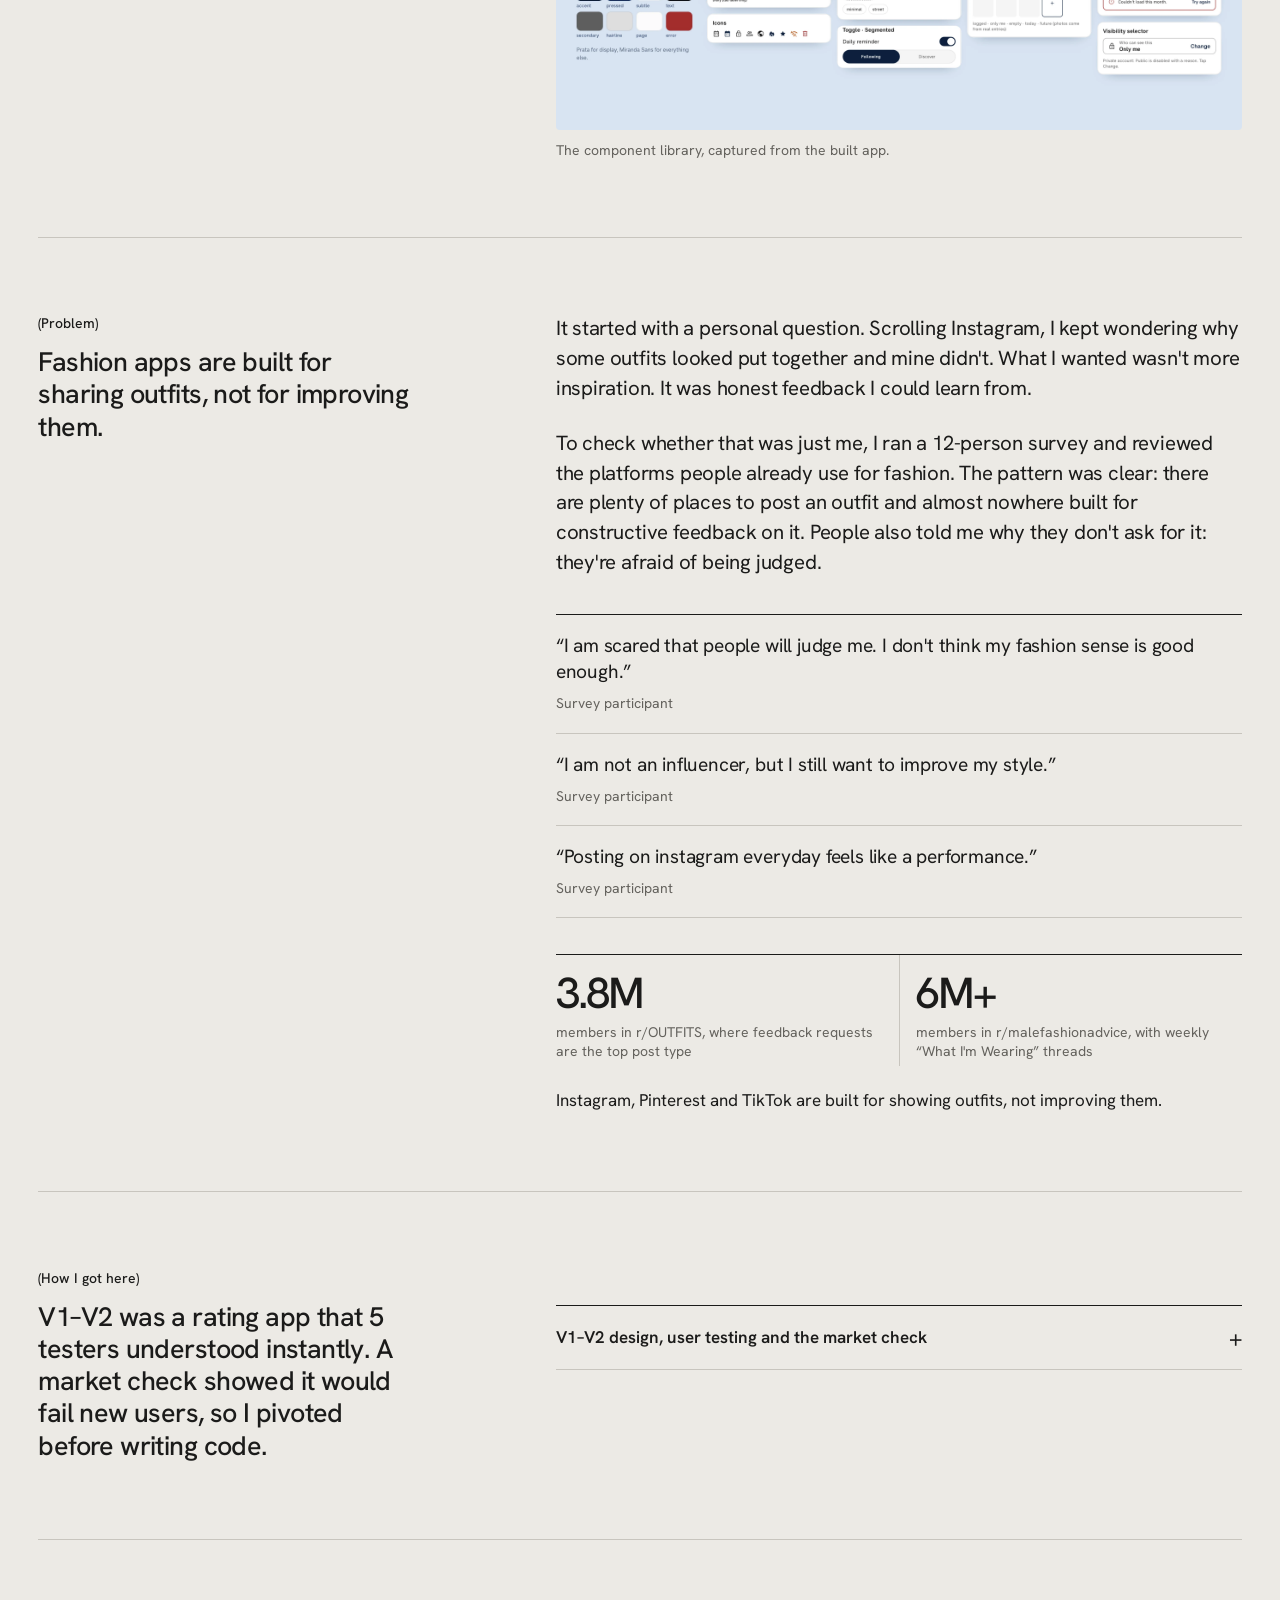
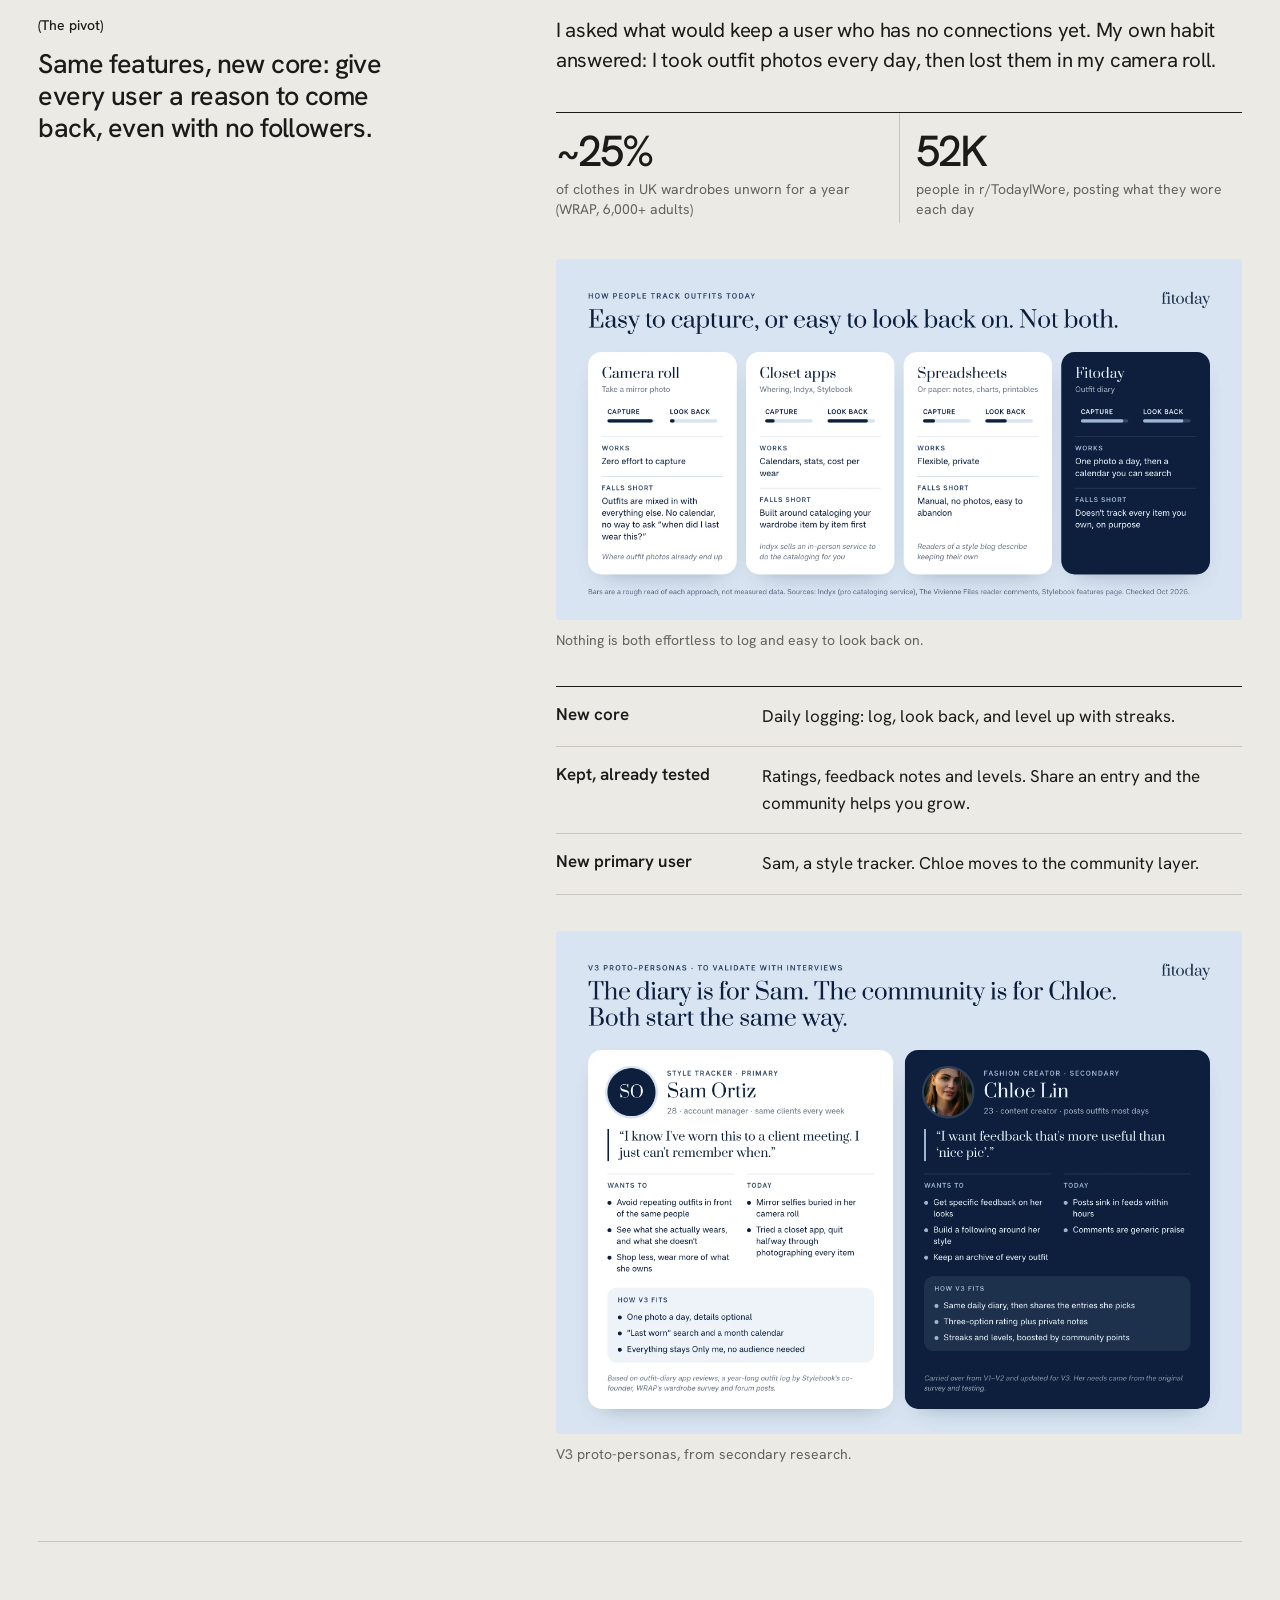
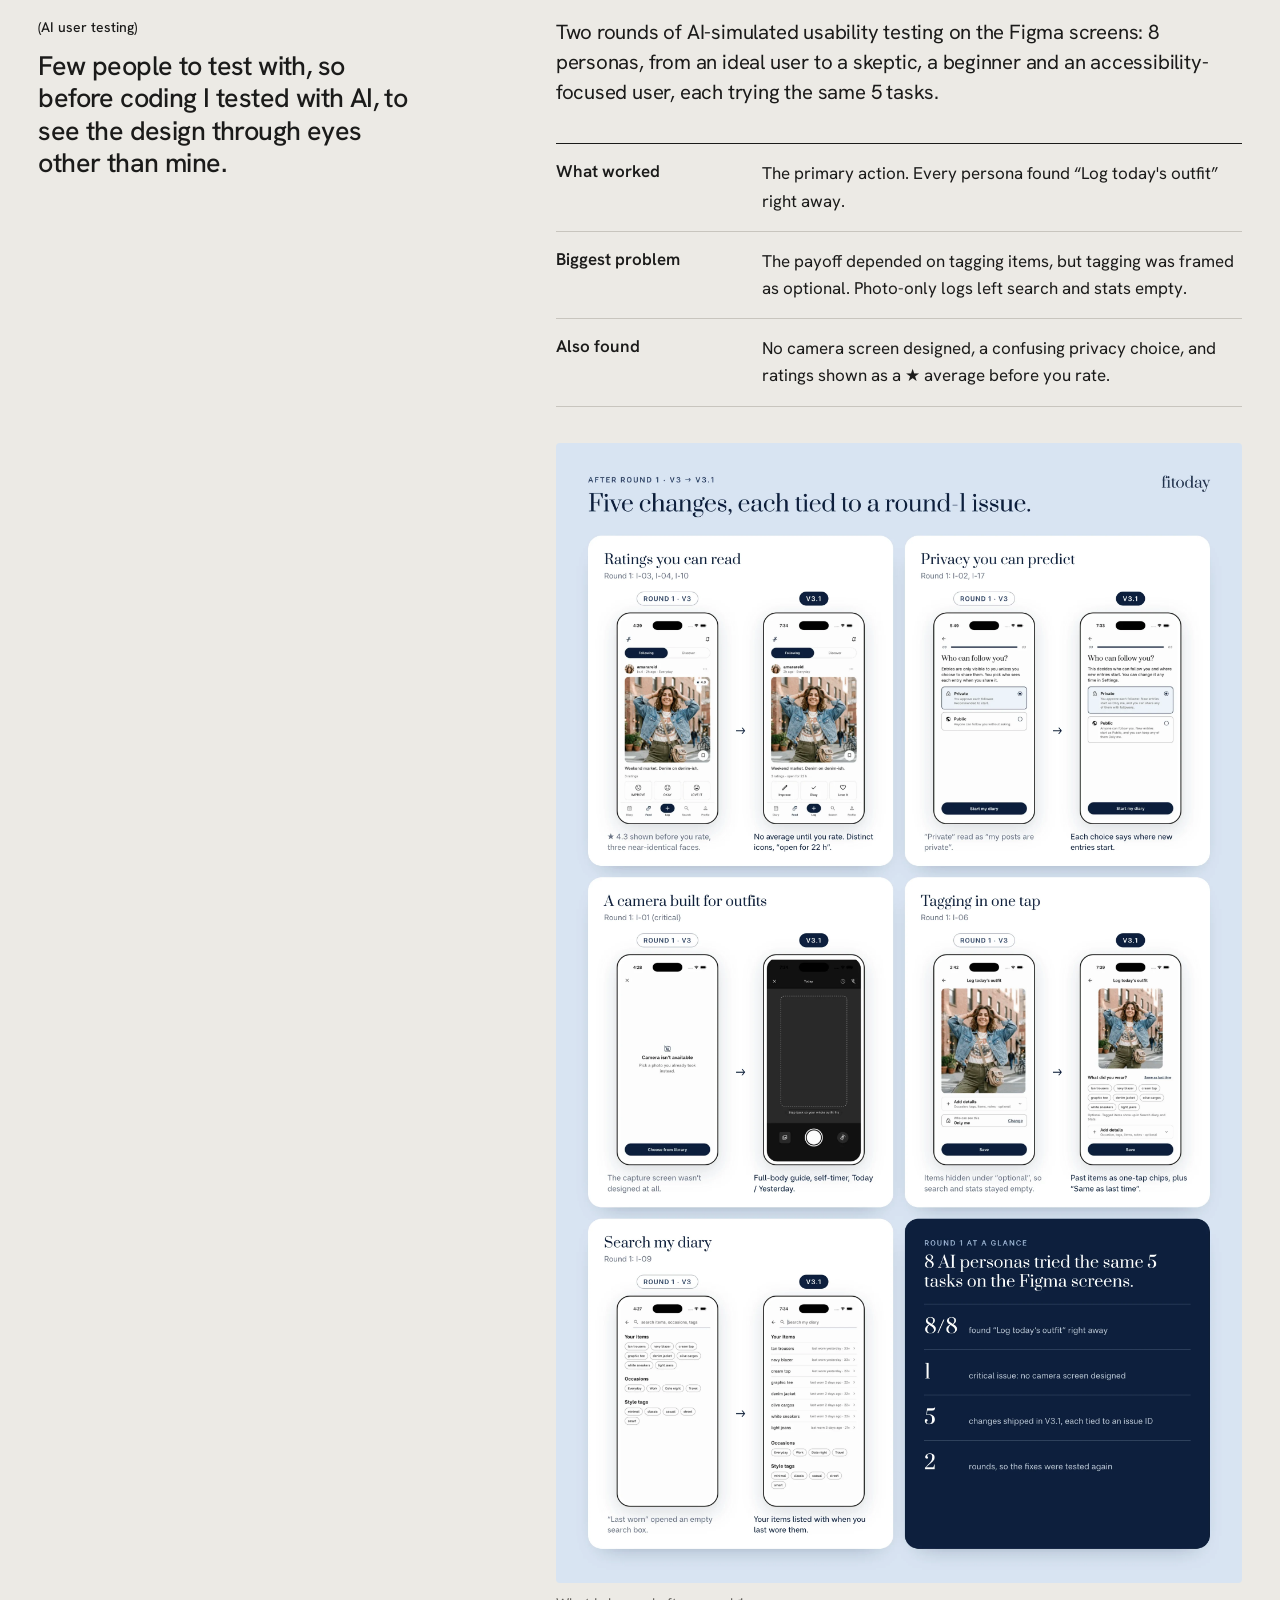
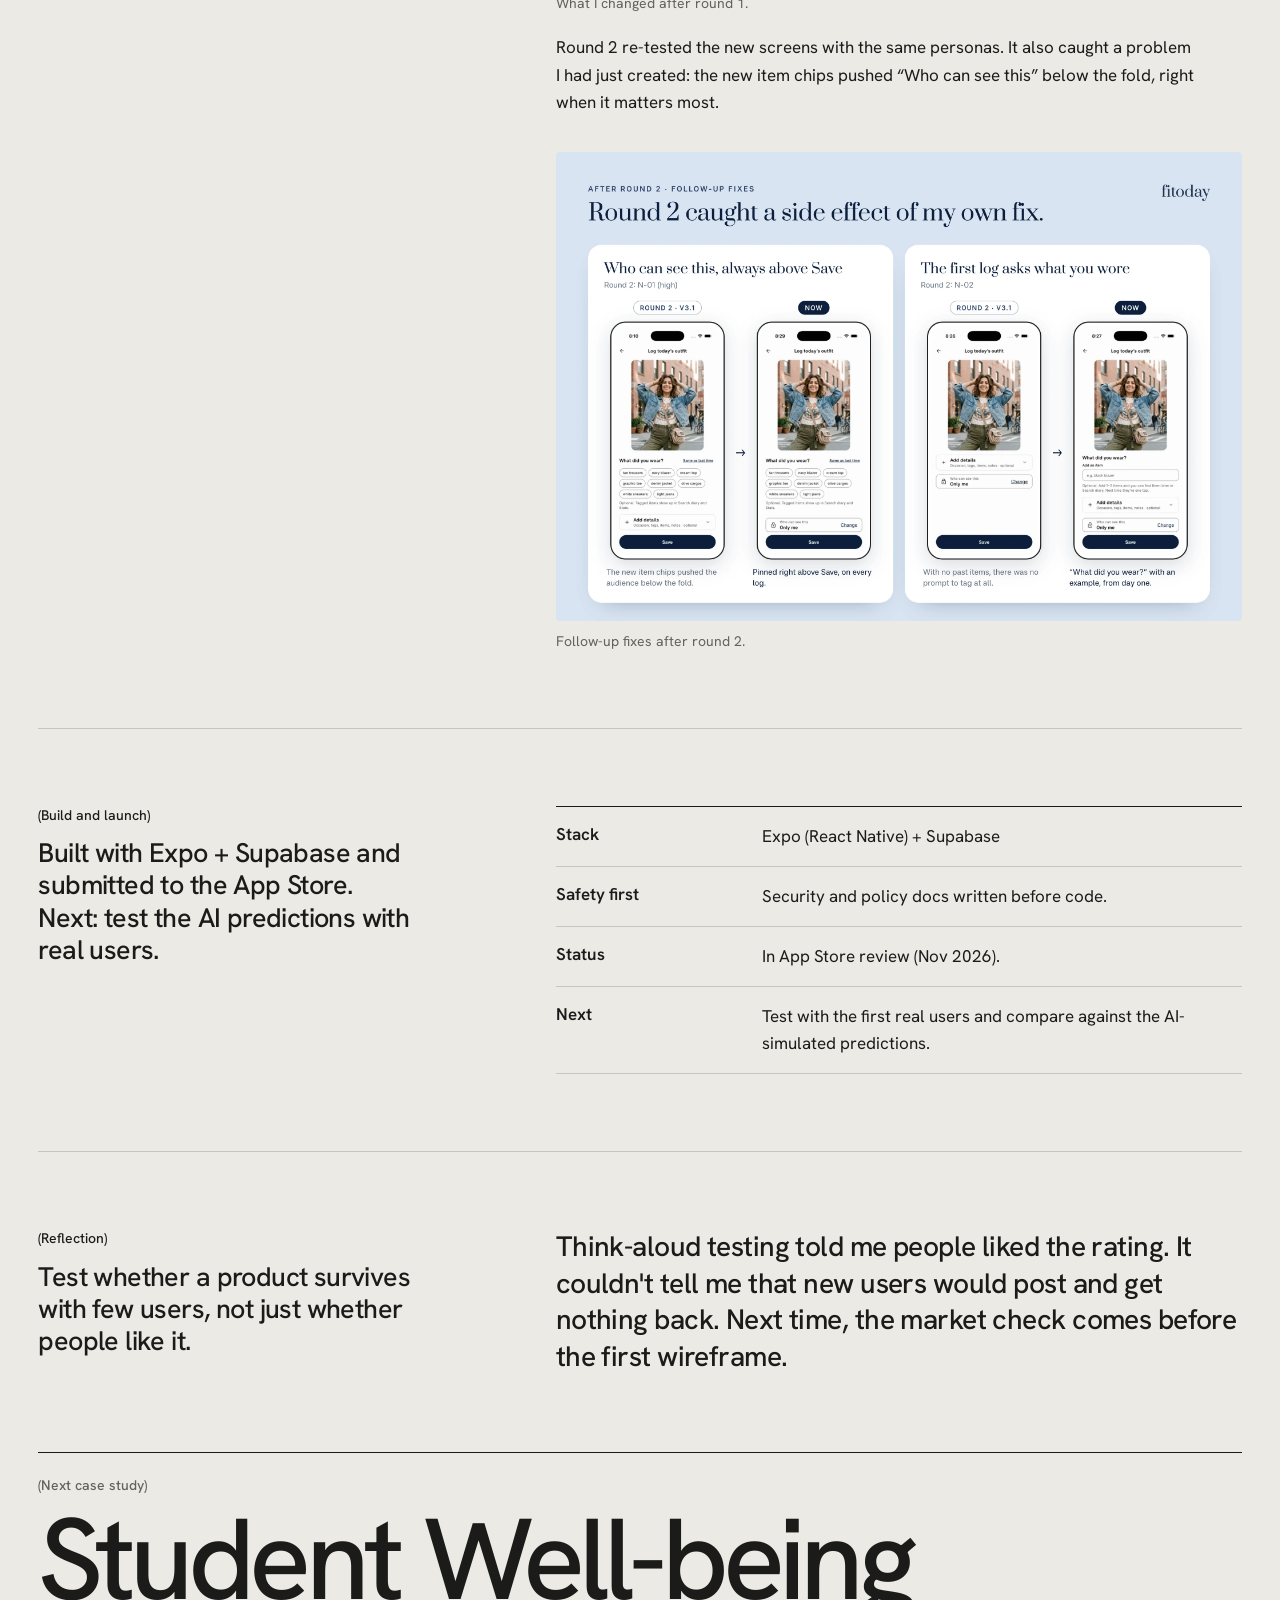
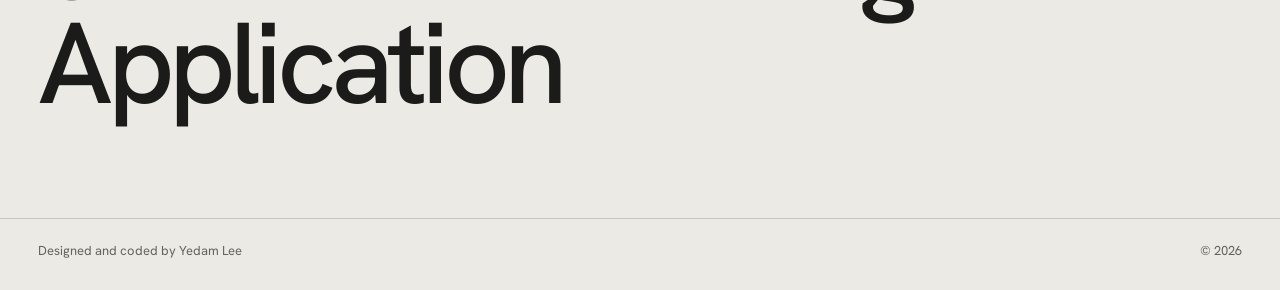
==== commit fbeb59a7: "New case study visuals: Fitoday app recordings, component library, redrawn diagrams; Usri diagrams i" ====
--- a/fitoday.html
+++ b/fitoday.html
@@ -95,15 +95,15 @@
         <figure class="figure"><img loading="lazy" decoding="async" src="images/fitoday/fitoday_main_flow_v3.webp" alt="V3 main flow" width="2400" height="1686"><figcaption>The main flow: log, look back, share.</figcaption></figure>
 
         <div class="slots">
-          <div class="slot"><span class="slot-tag">Screenshot</span><span class="slot-cap"><span class="slot-name">Log today</span><span class="slot-note">Photo + 3 taps or fewer</span></span></div>
-          <div class="slot"><span class="slot-tag">Screenshot</span><span class="slot-cap"><span class="slot-name">Calendar</span><span class="slot-note">Look back by month</span></span></div>
-          <div class="slot"><span class="slot-tag">Screenshot</span><span class="slot-cap"><span class="slot-name">Last worn</span><span class="slot-note">Search your own diary</span></span></div>
-          <div class="slot"><span class="slot-tag">Screenshot</span><span class="slot-cap"><span class="slot-name">Who can see this</span><span class="slot-note">Private by default</span></span></div>
+          <figure class="shot"><video src="images/fitoday/fitoday_log_today.mp4" poster="images/fitoday/fitoday_log_today_poster.webp" autoplay muted loop playsinline preload="metadata" width="900" height="1950" aria-label="Screen recording: open the camera, take a photo, tap two items, save; today fills in on the calendar"></video><figcaption><span class="slot-name">Log today</span><span class="slot-note">Photo + 3 taps or fewer</span></figcaption></figure>
+          <figure class="shot"><video src="images/fitoday/fitoday_calendar.mp4" poster="images/fitoday/fitoday_calendar_poster.webp" autoplay muted loop playsinline preload="metadata" width="900" height="1950" aria-label="Screen recording: swiping between November and October on the diary calendar"></video><figcaption><span class="slot-name">Calendar</span><span class="slot-note">Look back by month</span></figcaption></figure>
+          <figure class="shot"><video src="images/fitoday/fitoday_last_worn.mp4" poster="images/fitoday/fitoday_last_worn_poster.webp" autoplay muted loop playsinline preload="metadata" width="900" height="1950" aria-label="Screen recording: Search diary lists your items with when you last wore them, then every day you wore the cream cable knit"></video><figcaption><span class="slot-name">Last worn</span><span class="slot-note">Search your own diary</span></figcaption></figure>
+          <figure class="shot"><video src="images/fitoday/fitoday_visibility.mp4" poster="images/fitoday/fitoday_visibility_poster.webp" autoplay muted loop playsinline preload="metadata" width="900" height="1950" aria-label="Screen recording: changing who can see an entry from Only me to Followers"></video><figcaption><span class="slot-name">Who can see this</span><span class="slot-note">Private by default</span></figcaption></figure>
         </div>
 
         <p class="h3">Design system</p>
         <p>About 30 reusable Figma components (Auto Layout, Variants) cover every screen, including empty, error and offline states.</p>
-        <div class="slot slot--wide"><span class="slot-tag">Image</span><span class="slot-cap"><span class="slot-name">Component library</span><span class="slot-note">Export a frame of the Figma components page here</span></span></div>
+        <figure class="figure"><img loading="lazy" decoding="async" src="images/fitoday/fitoday_components.webp" alt="Fitoday component library: type scale, icons, buttons, chips, toggle and segmented control, rating, calendar day, navigation, toast, offline and error states, visibility selector, and the colour palette" width="3200" height="1400"><figcaption>The component library, captured from the built app.</figcaption></figure>
       </div>
     </section>
 
@@ -168,7 +168,7 @@
           <li><span class="k">Similar apps don't last</span><span class="v">Lookbook.nu went offline in 2023. Go Try It On reached 400,000 users and still shut down.</span></li>
           <li><span class="k">No plan for few users</span><span class="v">A score needed 5 ratings. New users with no connections would post, get nothing back, and leave.</span></li>
         </ul>
-        <figure class="figure"><img loading="lazy" decoding="async" src="images/fitoday/fitoday_timeline.webp" alt="Timeline from 2008 to 2026 of outfit feedback products: Lookbook.nu offline 2023, Fashism closed, Go Try It On shut down 2013, Sidewalk AI rater inactive since 2023, AuraRate launched 2026 with 1K+ downloads, and a wave of AI raters from 2024" width="2400" height="1526"><figcaption>Outfit feedback products, 2008–2026.</figcaption></figure>
+        <figure class="figure"><img loading="lazy" decoding="async" src="images/fitoday/fitoday_timeline.webp" alt="Timeline from 2008 to 2026 of outfit feedback products: Lookbook.nu offline 2023, Fashism closed, Go Try It On shut down 2013, Sidewalk AI rater inactive since 2023, AuraRate launched 2026 with 1K+ downloads, and a wave of AI raters from 2024" width="2400" height="1600"><figcaption>Outfit feedback products, 2008–2026.</figcaption></figure>
         <div class="callout">
           <p class="label">What I'd do differently</p>
           <p class="pull">I tested whether people liked the product, but not whether it would hold up with few users, or in the market.</p>
@@ -191,13 +191,13 @@
           <div><div class="n">~25%</div><div class="t">of clothes in UK wardrobes unworn for a year (WRAP, 6,000+ adults)</div></div>
           <div><div class="n">52K</div><div class="t">people in r/TodayIWore, posting what they wore each day</div></div>
         </div>
-        <figure class="figure"><img loading="lazy" decoding="async" src="images/fitoday/fitoday_tracking.webp" alt="Comparison of how people track outfits: camera roll is easy to capture but has no calendar; closet apps have calendars and stats but require cataloging first; spreadsheets are manual with no photos; Fitoday is one photo a day plus a searchable calendar" width="2400" height="1216"><figcaption>Nothing is both effortless to log and easy to look back on.</figcaption></figure>
+        <figure class="figure"><img loading="lazy" decoding="async" src="images/fitoday/fitoday_tracking.webp" alt="Comparison of how people track outfits: camera roll is easy to capture but has no calendar; closet apps have calendars and stats but require cataloging first; spreadsheets are manual with no photos; Fitoday is one photo a day plus a searchable calendar" width="2400" height="1260"><figcaption>Nothing is both effortless to log and easy to look back on.</figcaption></figure>
         <ul class="rows">
           <li><span class="k">New core</span><span class="v">Daily logging: log, look back, and level up with streaks.</span></li>
           <li><span class="k">Kept, already tested</span><span class="v">Ratings, feedback notes and levels. Share an entry and the community helps you grow.</span></li>
           <li><span class="k">New primary user</span><span class="v">Sam, a style tracker. Chloe moves to the community layer.</span></li>
         </ul>
-        <figure class="figure"><img loading="lazy" decoding="async" src="images/fitoday/fitoday_personas_v3.webp" alt="Two proto-personas: Sam Ortiz, a style tracker who wants to avoid repeating outfits and uses the diary privately; Chloe Lin, a fashion creator who shares chosen entries for feedback" width="2400" height="1604"><figcaption>V3 proto-personas, from secondary research.</figcaption></figure>
+        <figure class="figure"><img loading="lazy" decoding="async" src="images/fitoday/fitoday_personas_v3.webp" alt="Two proto-personas: Sam Ortiz, a style tracker who wants to avoid repeating outfits and uses the diary privately; Chloe Lin, a fashion creator who shares chosen entries for feedback" width="2400" height="1760"><figcaption>V3 proto-personas, from secondary research.</figcaption></figure>
       </div>
     </section>
 
@@ -215,9 +215,9 @@
           <li><span class="k">Biggest problem</span><span class="v">The payoff depended on tagging items, but tagging was framed as optional. Photo-only logs left search and stats empty.</span></li>
           <li><span class="k">Also found</span><span class="v">No camera screen designed, a confusing privacy choice, and ratings shown as a ★ average before you rate.</span></li>
         </ul>
-        <figure class="figure"><img loading="lazy" decoding="async" src="images/fitoday/fitoday_ai_round1_fixes.webp" alt="Five before-and-after pairs from round 1 to V3.1: ratings hidden until you rate with distinct icons; privacy choices that say where new entries start; a designed camera with framing guide and timer; one-tap item chips on Save; and Search my diary listing items with last-worn dates" width="2400" height="4064"><figcaption>What I changed after round 1.</figcaption></figure>
+        <figure class="figure"><img loading="lazy" decoding="async" src="images/fitoday/fitoday_ai_round1_fixes.webp" alt="Five before-and-after pairs from round 1 to V3.1: ratings hidden until you rate with distinct icons; privacy choices that say where new entries start; a designed camera with framing guide and timer; one-tap item chips on Save; and Search my diary listing items with last-worn dates" width="2400" height="3990"><figcaption>What I changed after round 1.</figcaption></figure>
         <p>Round 2 re-tested the new screens with the same personas. It also caught a problem I had just created: the new item chips pushed “Who can see this” below the fold, right when it matters most.</p>
-        <figure class="figure"><img loading="lazy" decoding="async" src="images/fitoday/fitoday_ai_round2_fixes.webp" alt="Two follow-up fixes after round 2: Who can see this pinned above Save on every log, and a What did you wear field on the first log when there are no past items" width="2400" height="1590"><figcaption>Follow-up fixes after round 2.</figcaption></figure>
+        <figure class="figure"><img loading="lazy" decoding="async" src="images/fitoday/fitoday_ai_round2_fixes.webp" alt="Two follow-up fixes after round 2: Who can see this pinned above Save on every log, and a What did you wear field on the first log when there are no past items" width="2400" height="1640"><figcaption>Follow-up fixes after round 2.</figcaption></figure>
       </div>
     </section>
 
--- a/css/style.css
+++ b/css/style.css
@@ -717,6 +717,9 @@
 .slot-name { display: block; font-size: 15px; font-weight: 600; line-height: 1.3; }
 .slot-note { display: block; margin-top: 2px; font-size: 13px; line-height: 1.35; color: var(--ink-2); }
 @media (max-width: 640px) { .slots { grid-template-columns: 1fr 1fr; } }
+.shot { margin: 0; }
+.shot video { display: block; width: 100%; height: auto; border-radius: 18px; background: #D8E4F2; }
+.shot figcaption { margin-top: 10px; }
 
 /* ---------- Collapsible archive ---------- */
 
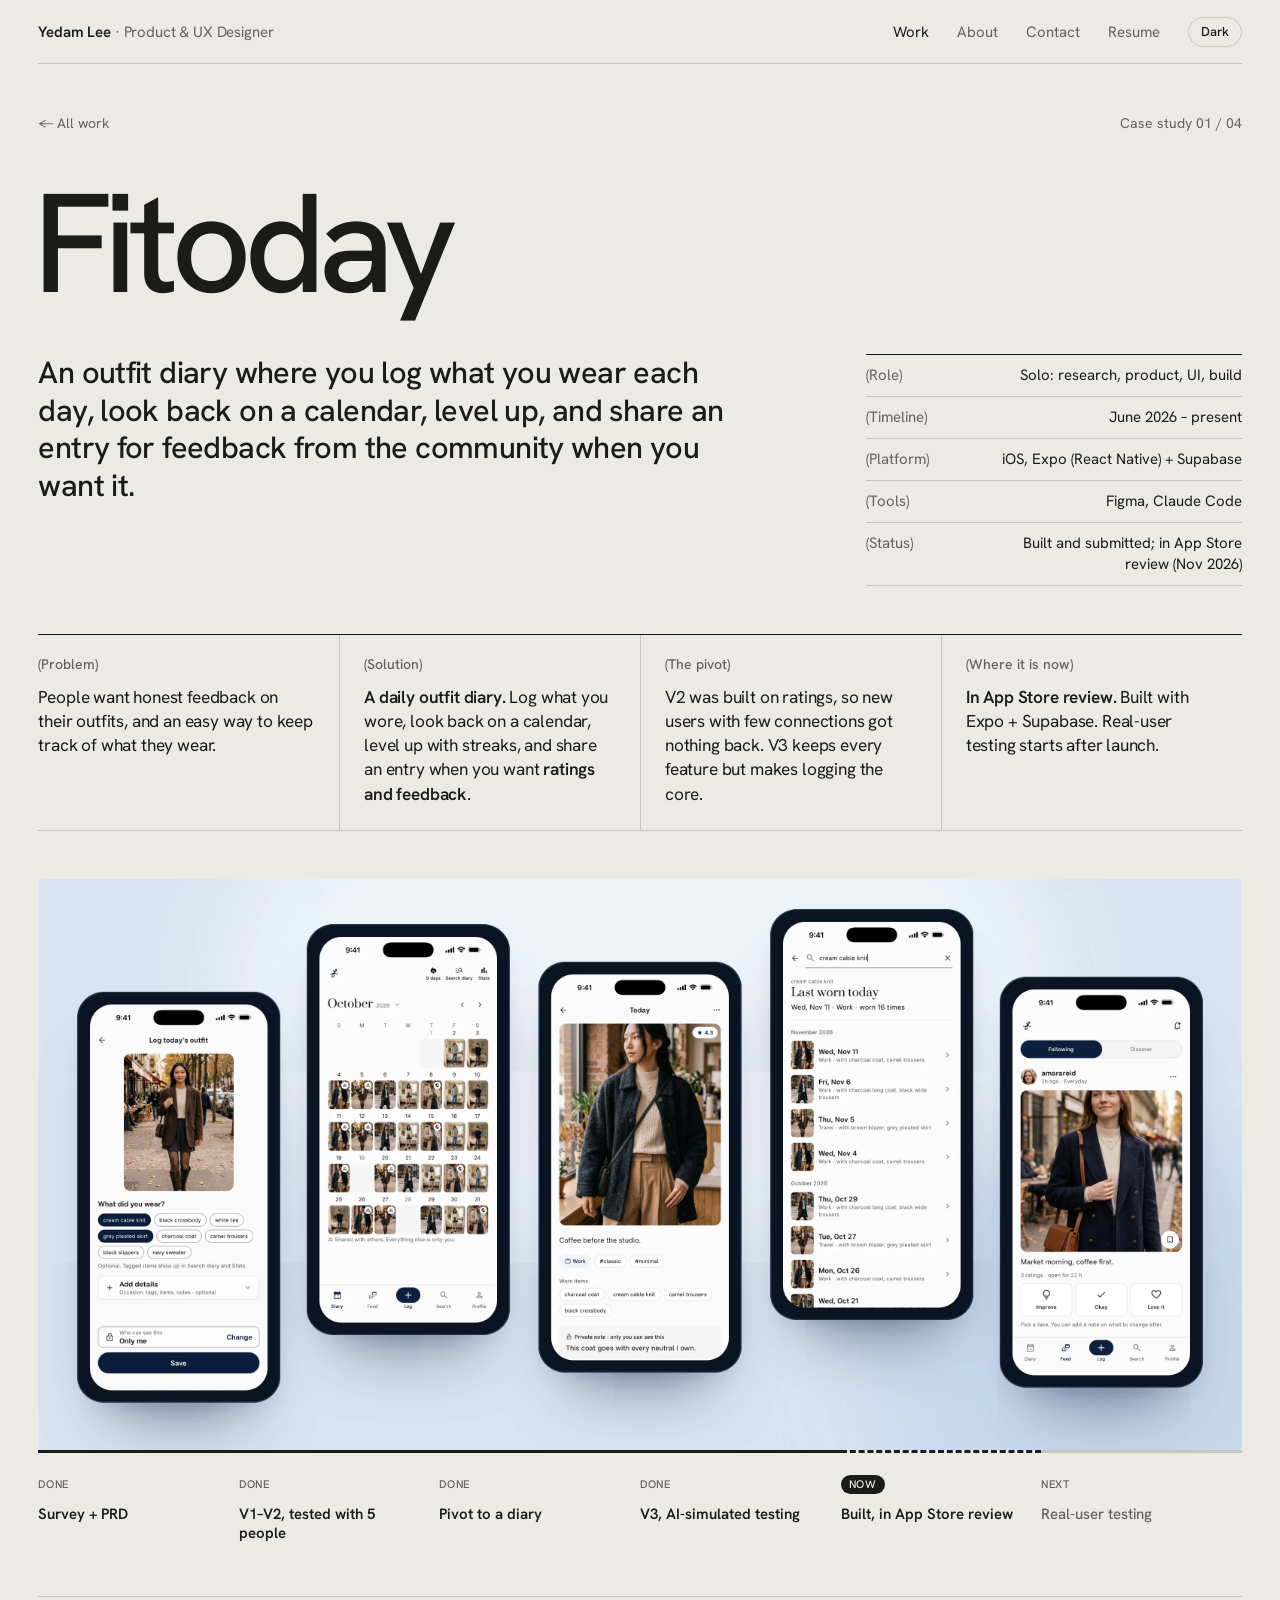
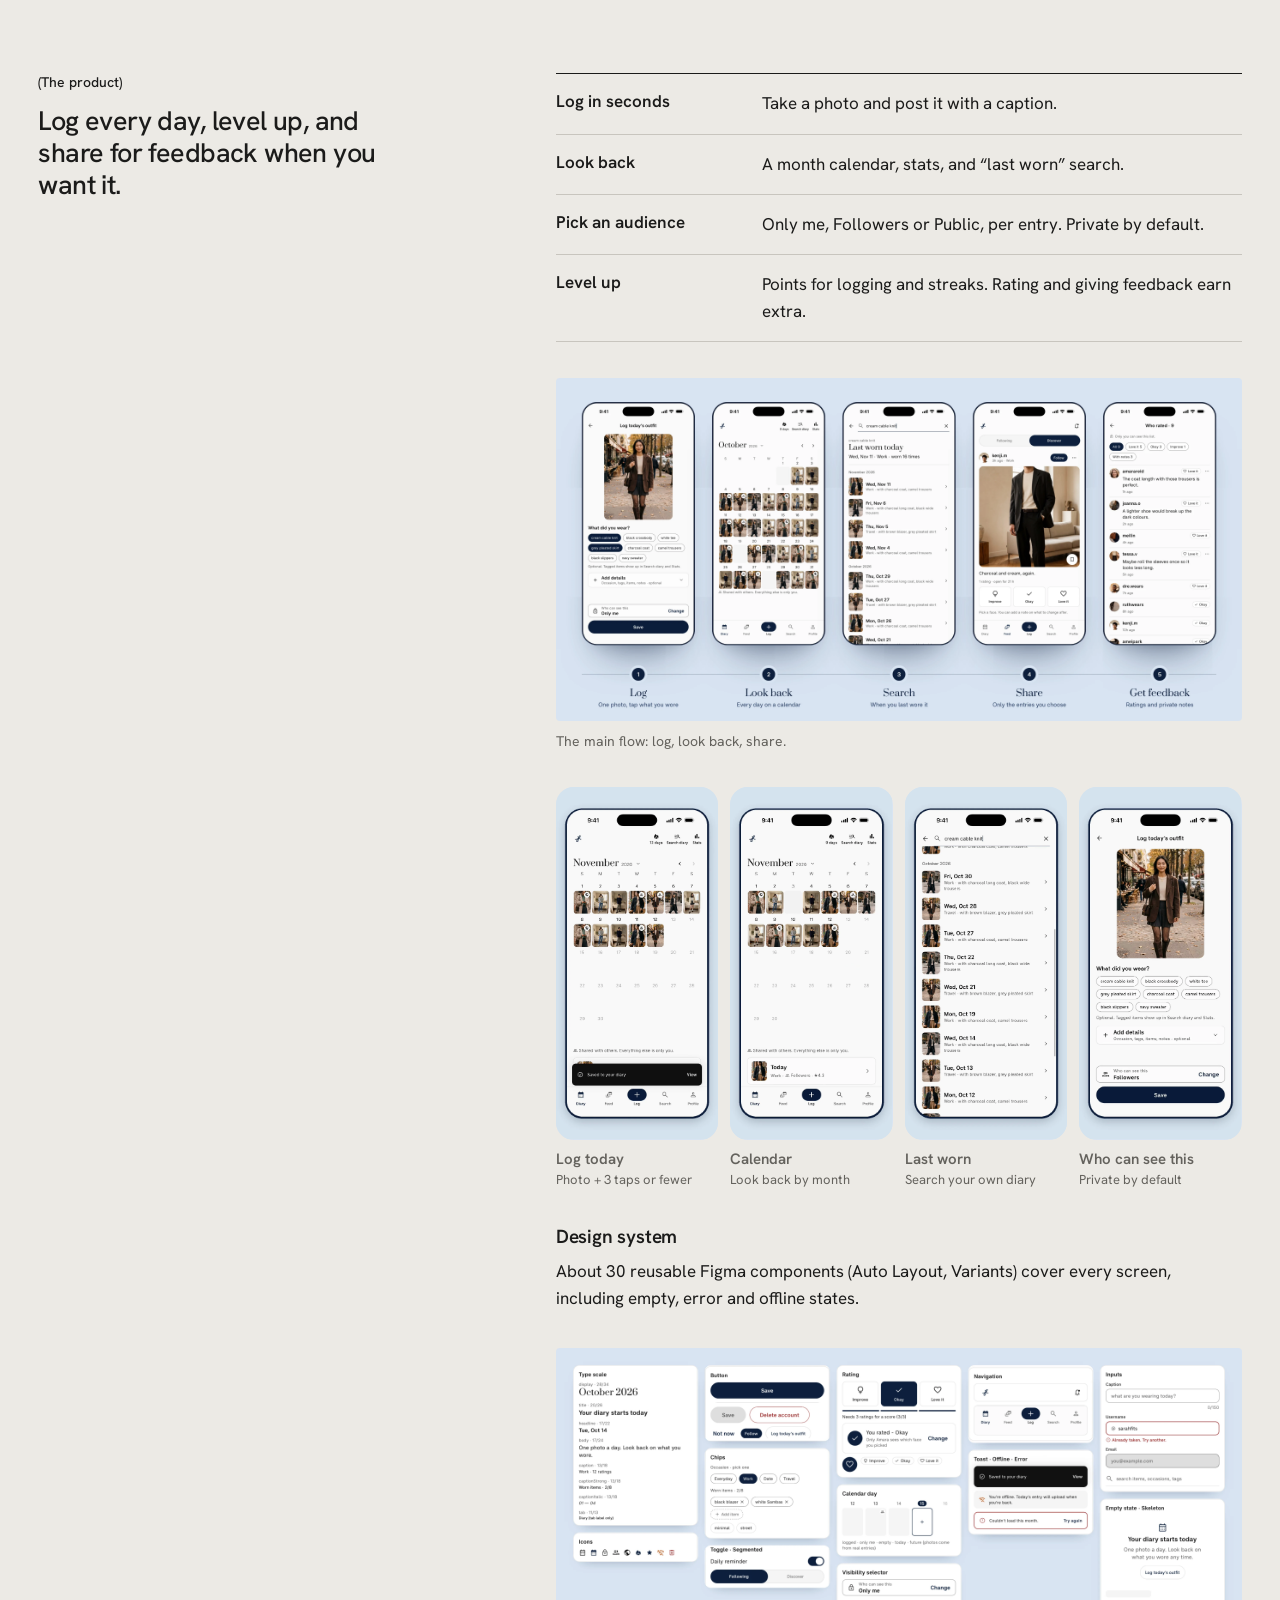
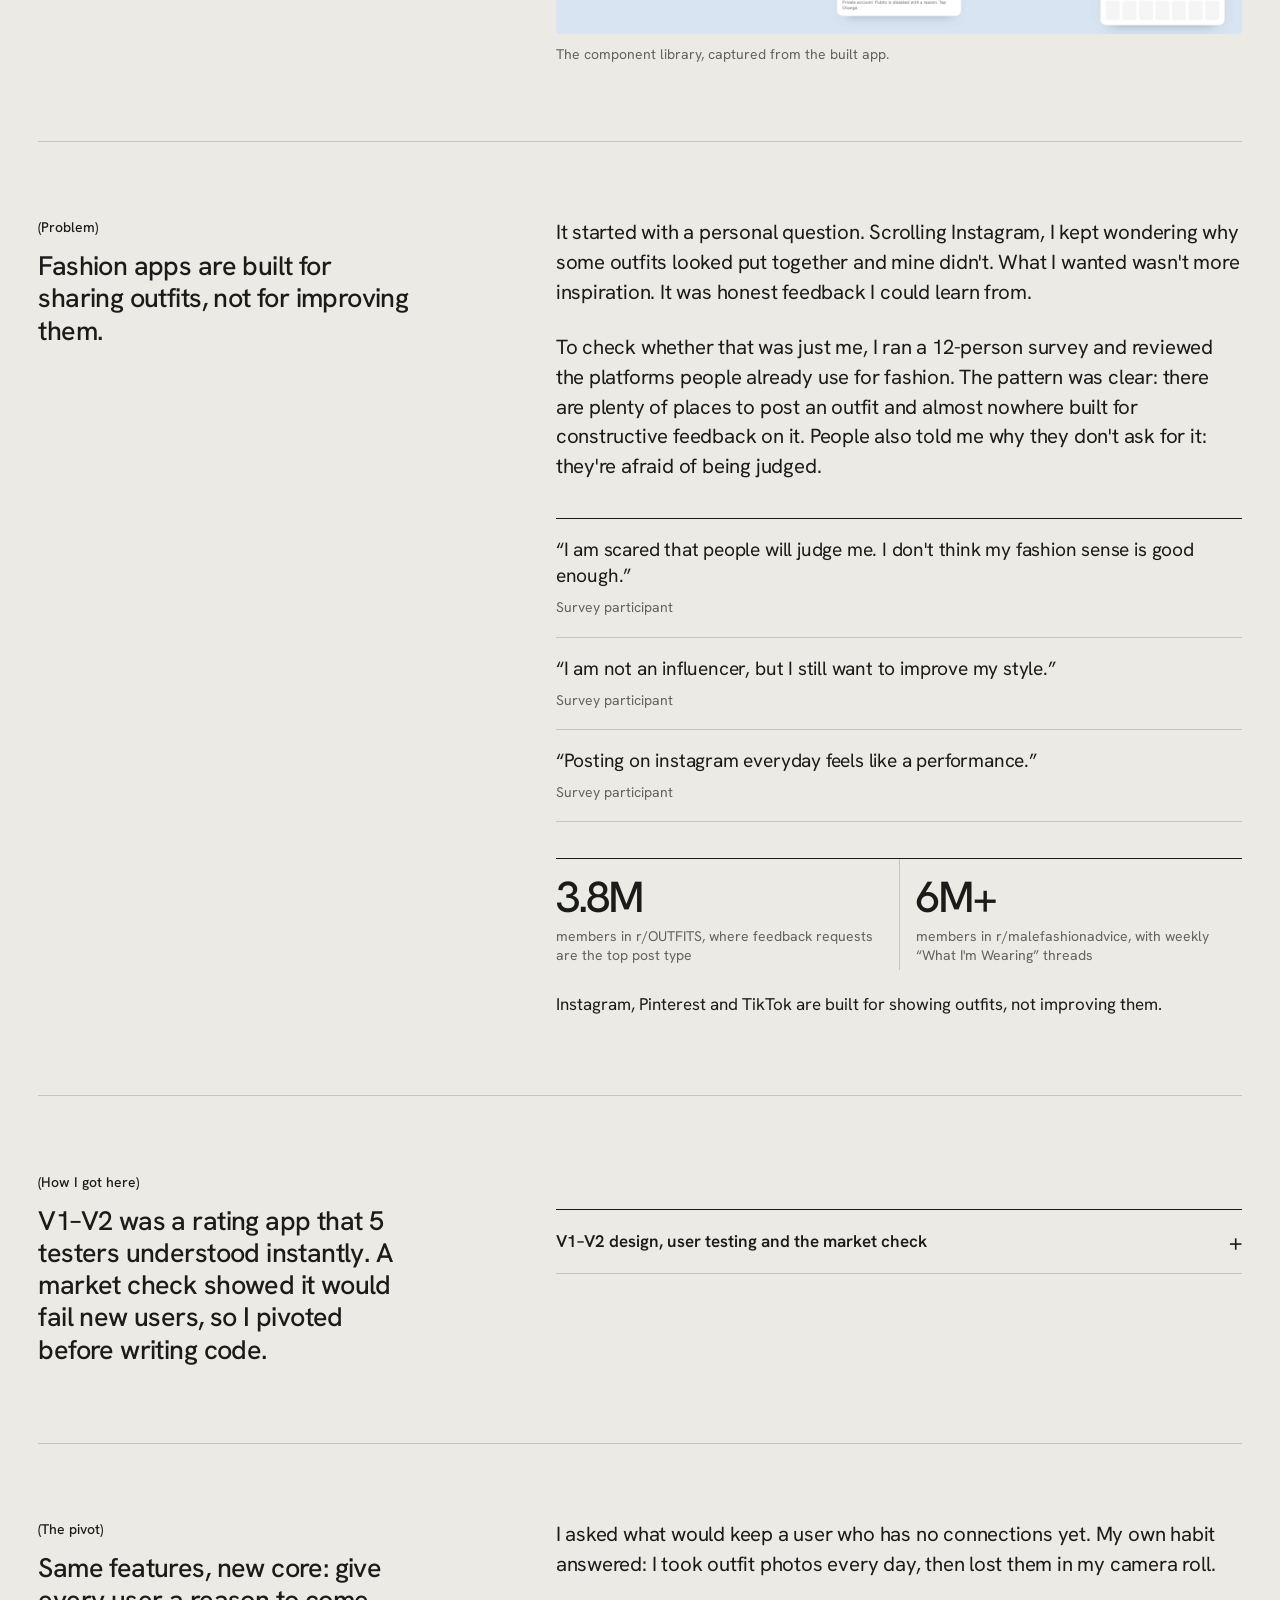
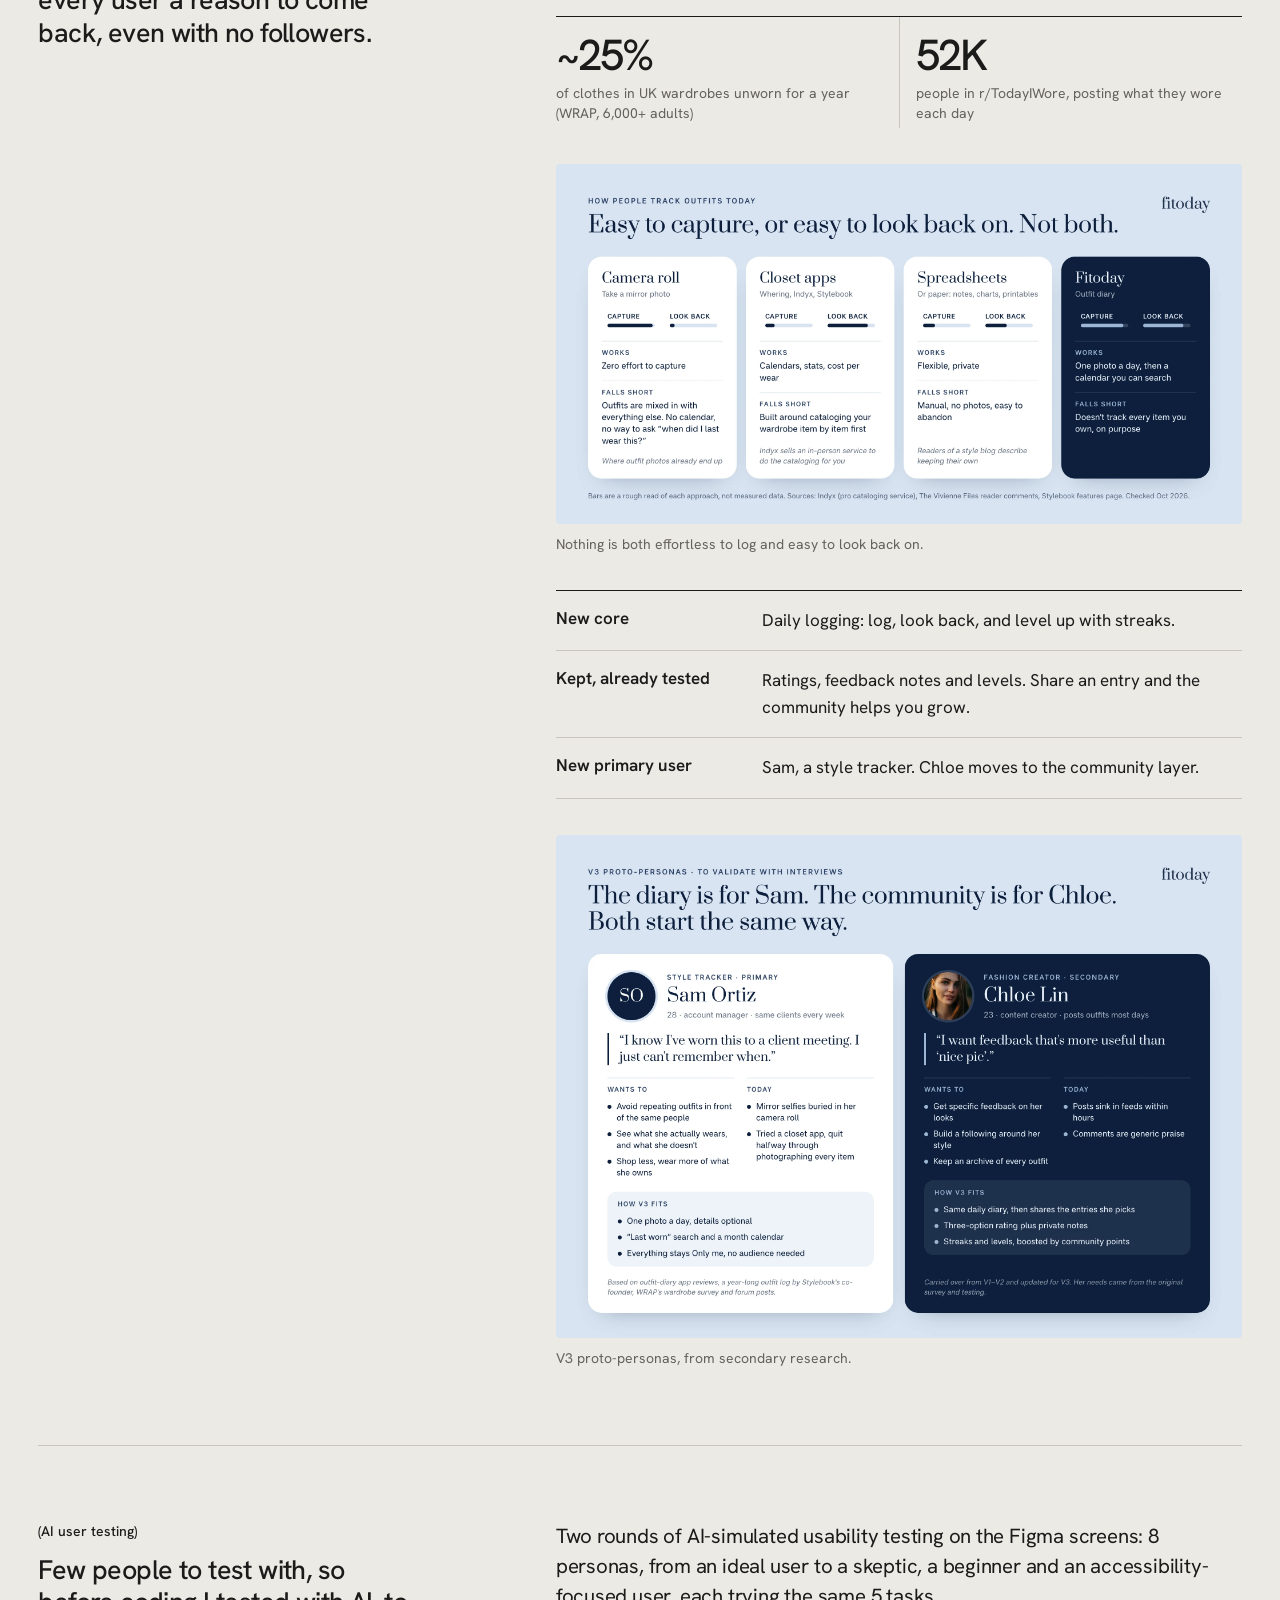
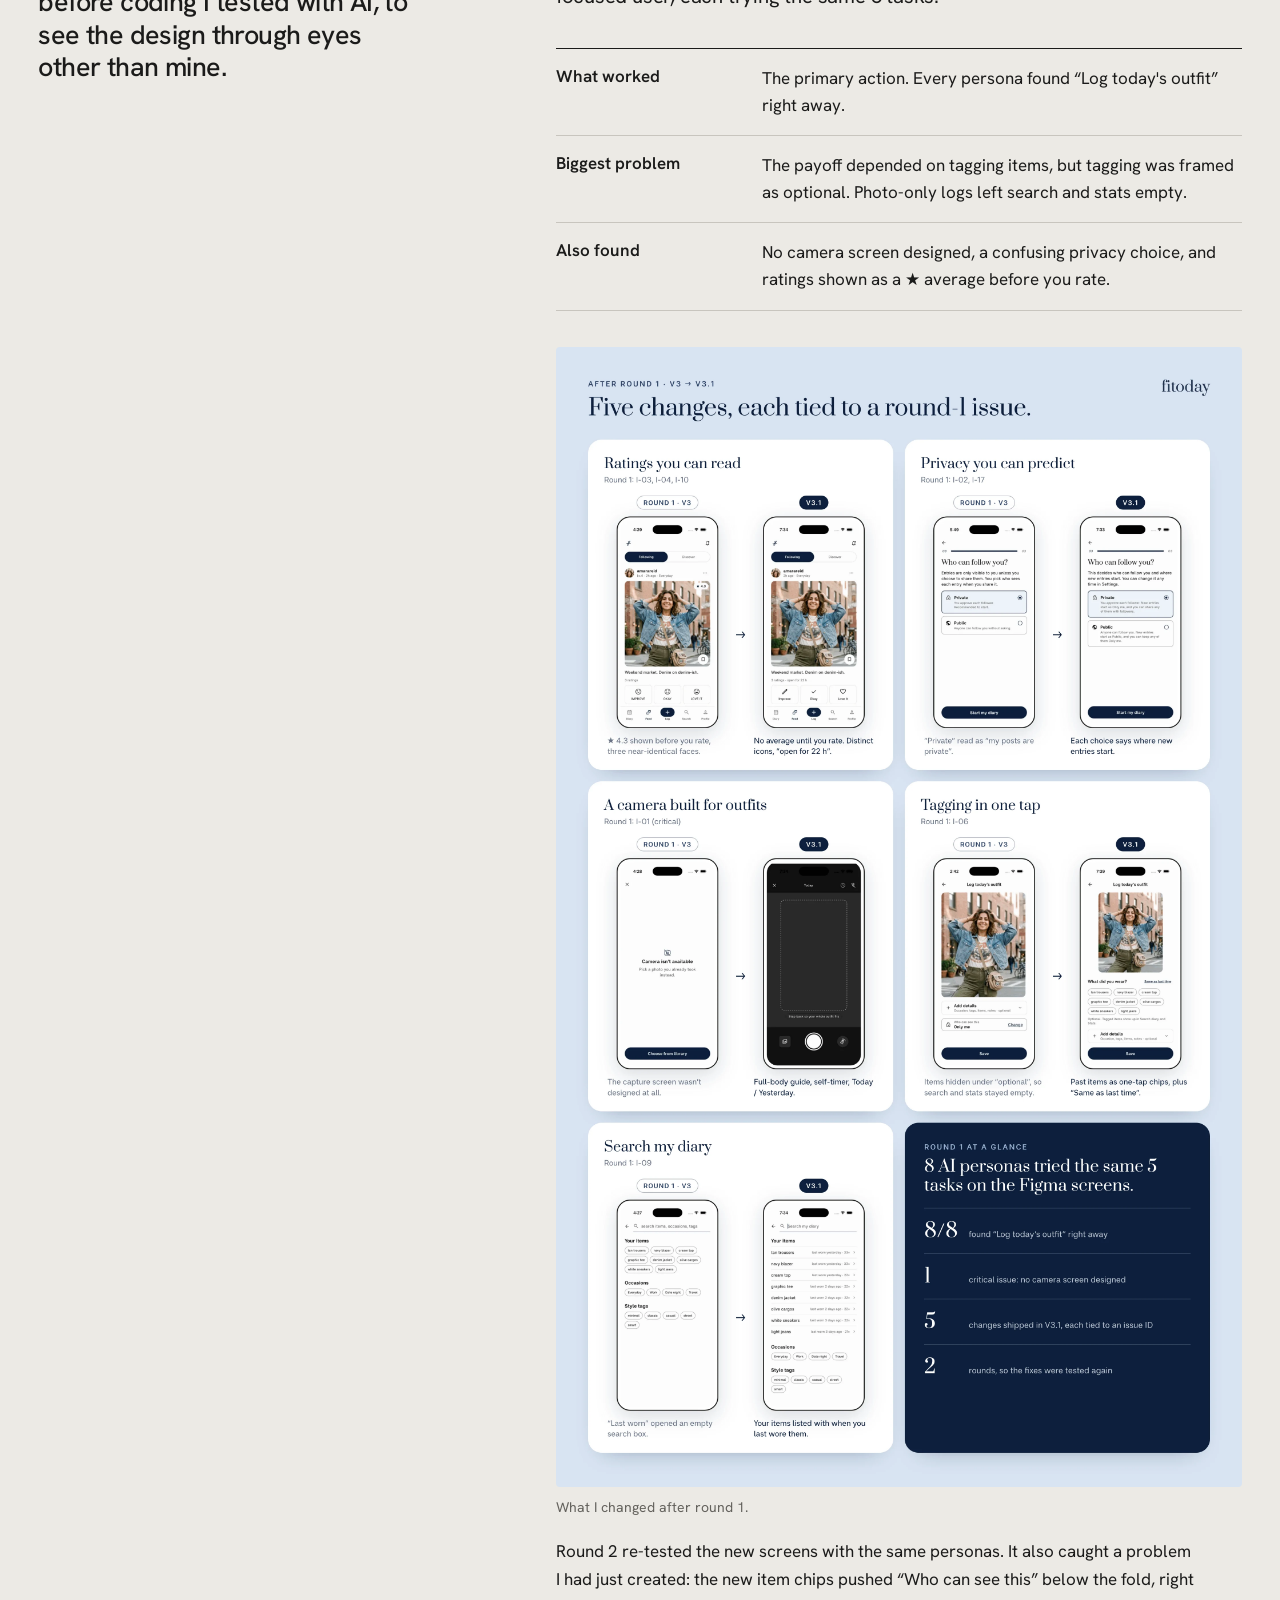
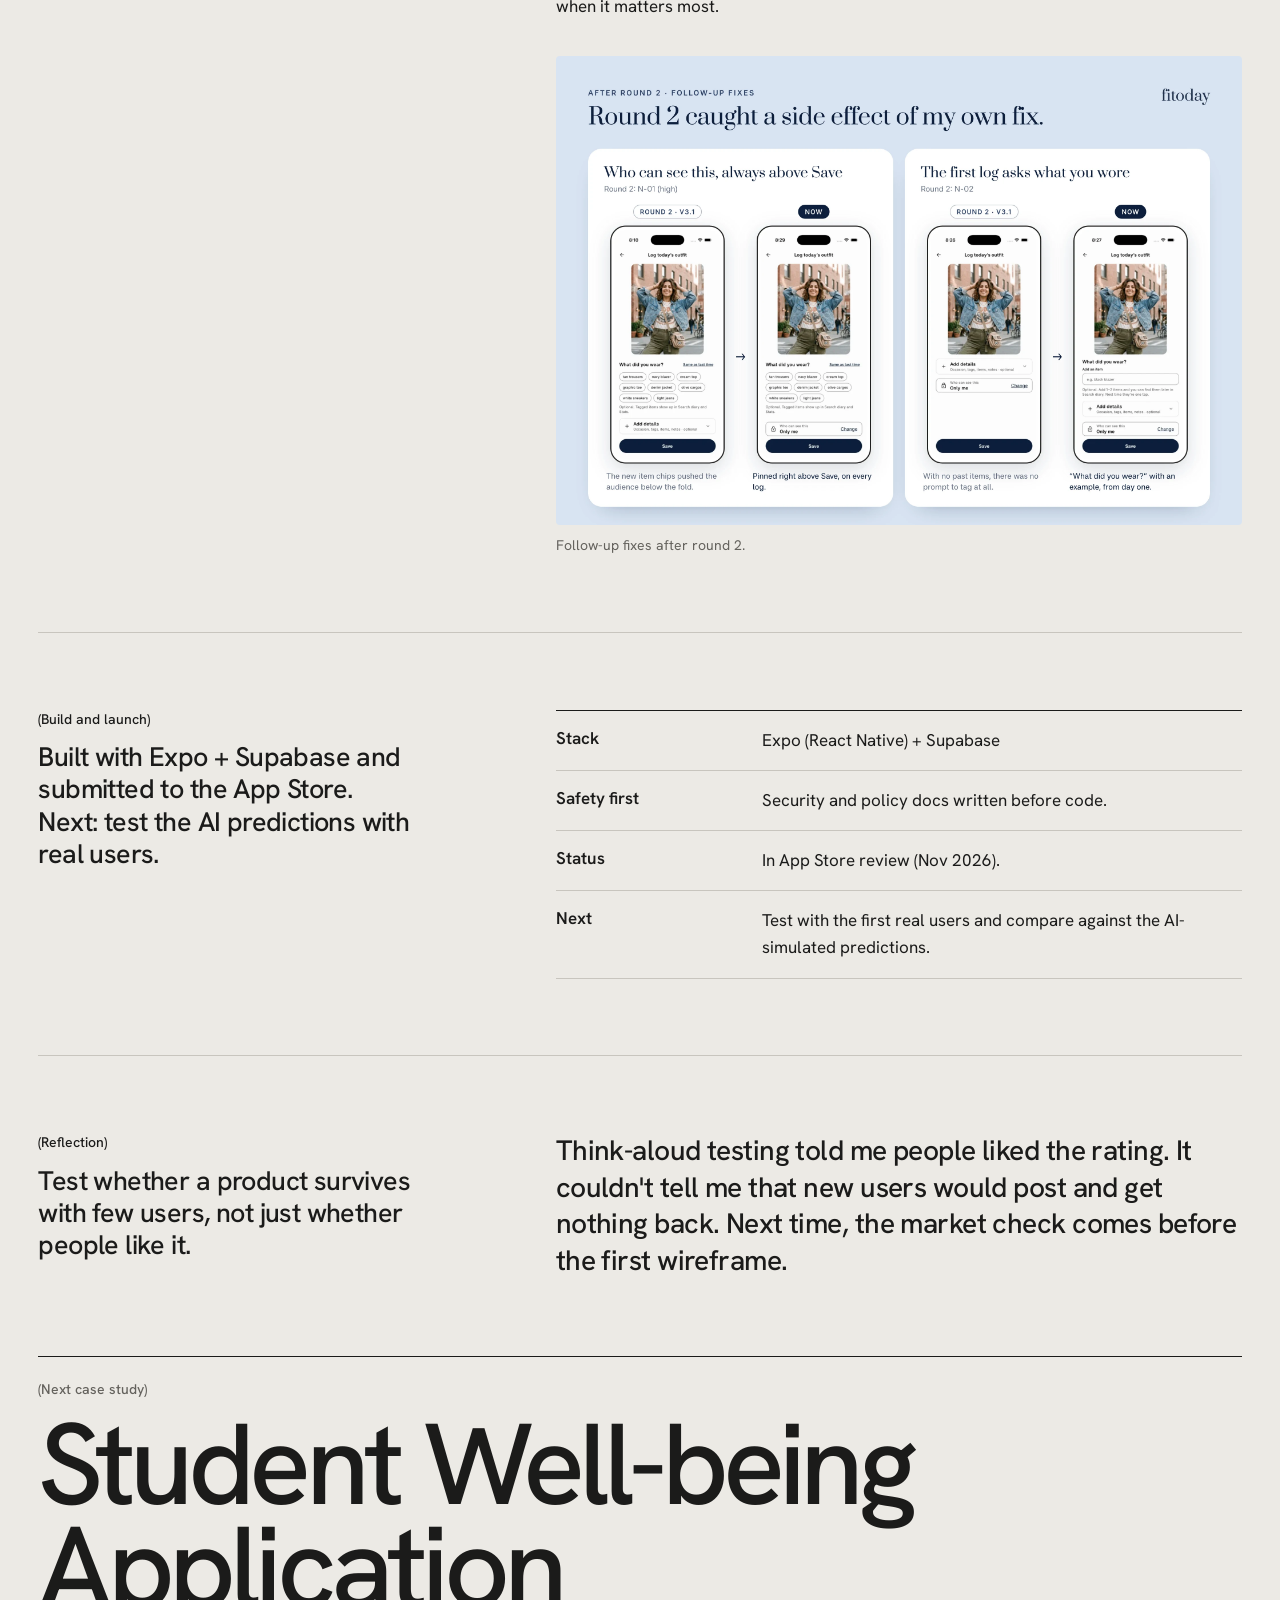
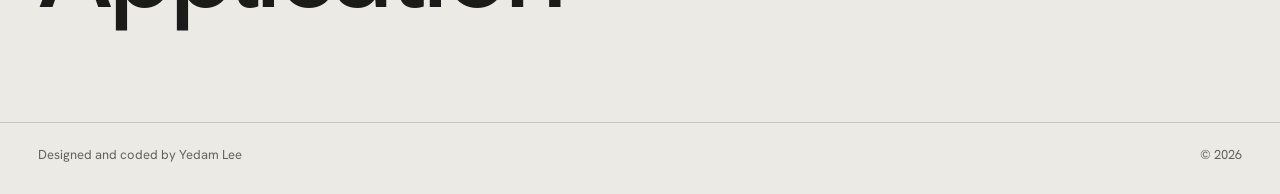
==== commit 51976a22: "Fitoday: new hero, home thumbnail and main flow from the current app screens; component library with" ====
--- a/fitoday.html
+++ b/fitoday.html
@@ -7,7 +7,7 @@
 <meta name="description" content="Fitoday case study: a daily outfit log with levels, ratings and feedback, pivoted after a market check so it works even with few users. Researched, designed and built solo by Yedam Lee." />
 <meta property="og:title" content="Fitoday | Yedam Lee" />
 <meta property="og:description" content="From a social outfit-rating app to an outfit diary: research, a pivot decision, and privacy-first product design." />
-<meta property="og:image" content="https://ylee862.github.io/portfolio/images/fitoday/fitoday_hero_mockup.webp" />
+<meta property="og:image" content="https://ylee862.github.io/portfolio/images/fitoday/fitoday_hero.webp" />
 <script>try{if(localStorage.getItem('theme')==='dark')document.documentElement.setAttribute('data-theme','dark')}catch(e){}</script>
 <link rel="preconnect" href="https://fonts.googleapis.com" />
 <link rel="preconnect" href="https://fonts.gstatic.com" crossorigin />
@@ -66,7 +66,7 @@
     </section>
 
     <figure class="case-cover has-tag">
-      <img src="images/fitoday/fitoday_hero_no_text.webp" alt="Fitoday V3 screens" width="2400" height="971">
+      <img src="images/fitoday/fitoday_hero_no_text.webp" alt="Fitoday V3 screens" width="3200" height="1520">
     </figure>
 
     <ol class="phases" aria-label="Project progress">
@@ -92,7 +92,7 @@
           <li><span class="k">Level up</span><span class="v">Points for logging and streaks. Rating and giving feedback earn extra.</span></li>
         </ul>
 
-        <figure class="figure"><img loading="lazy" decoding="async" src="images/fitoday/fitoday_main_flow_v3.webp" alt="V3 main flow" width="2400" height="1686"><figcaption>The main flow: log, look back, share.</figcaption></figure>
+        <figure class="figure"><img loading="lazy" decoding="async" src="images/fitoday/fitoday_main_flow_v3.webp" alt="V3 main flow" width="3200" height="1600"><figcaption>The main flow: log, look back, share.</figcaption></figure>
 
         <div class="slots">
           <figure class="shot"><video src="images/fitoday/fitoday_log_today.mp4" poster="images/fitoday/fitoday_log_today_poster.webp" autoplay muted loop playsinline preload="metadata" width="900" height="1950" aria-label="Screen recording: open the camera, take a photo, tap two items, save; today fills in on the calendar"></video><figcaption><span class="slot-name">Log today</span><span class="slot-note">Photo + 3 taps or fewer</span></figcaption></figure>
@@ -103,7 +103,7 @@
 
         <p class="h3">Design system</p>
         <p>About 30 reusable Figma components (Auto Layout, Variants) cover every screen, including empty, error and offline states.</p>
-        <figure class="figure"><img loading="lazy" decoding="async" src="images/fitoday/fitoday_components.webp" alt="Fitoday component library: type scale, icons, buttons, chips, toggle and segmented control, rating, calendar day, navigation, toast, offline and error states, visibility selector, and the colour palette" width="3200" height="1400"><figcaption>The component library, captured from the built app.</figcaption></figure>
+        <figure class="figure"><img loading="lazy" decoding="async" src="images/fitoday/fitoday_components.webp" alt="Fitoday component library: type scale, icons, buttons, chips, toggle and segmented control, rating, calendar day, navigation, toast, offline and error states, visibility selector, and the colour palette" width="3200" height="1332"><figcaption>The component library, captured from the built app.</figcaption></figure>
       </div>
     </section>
 
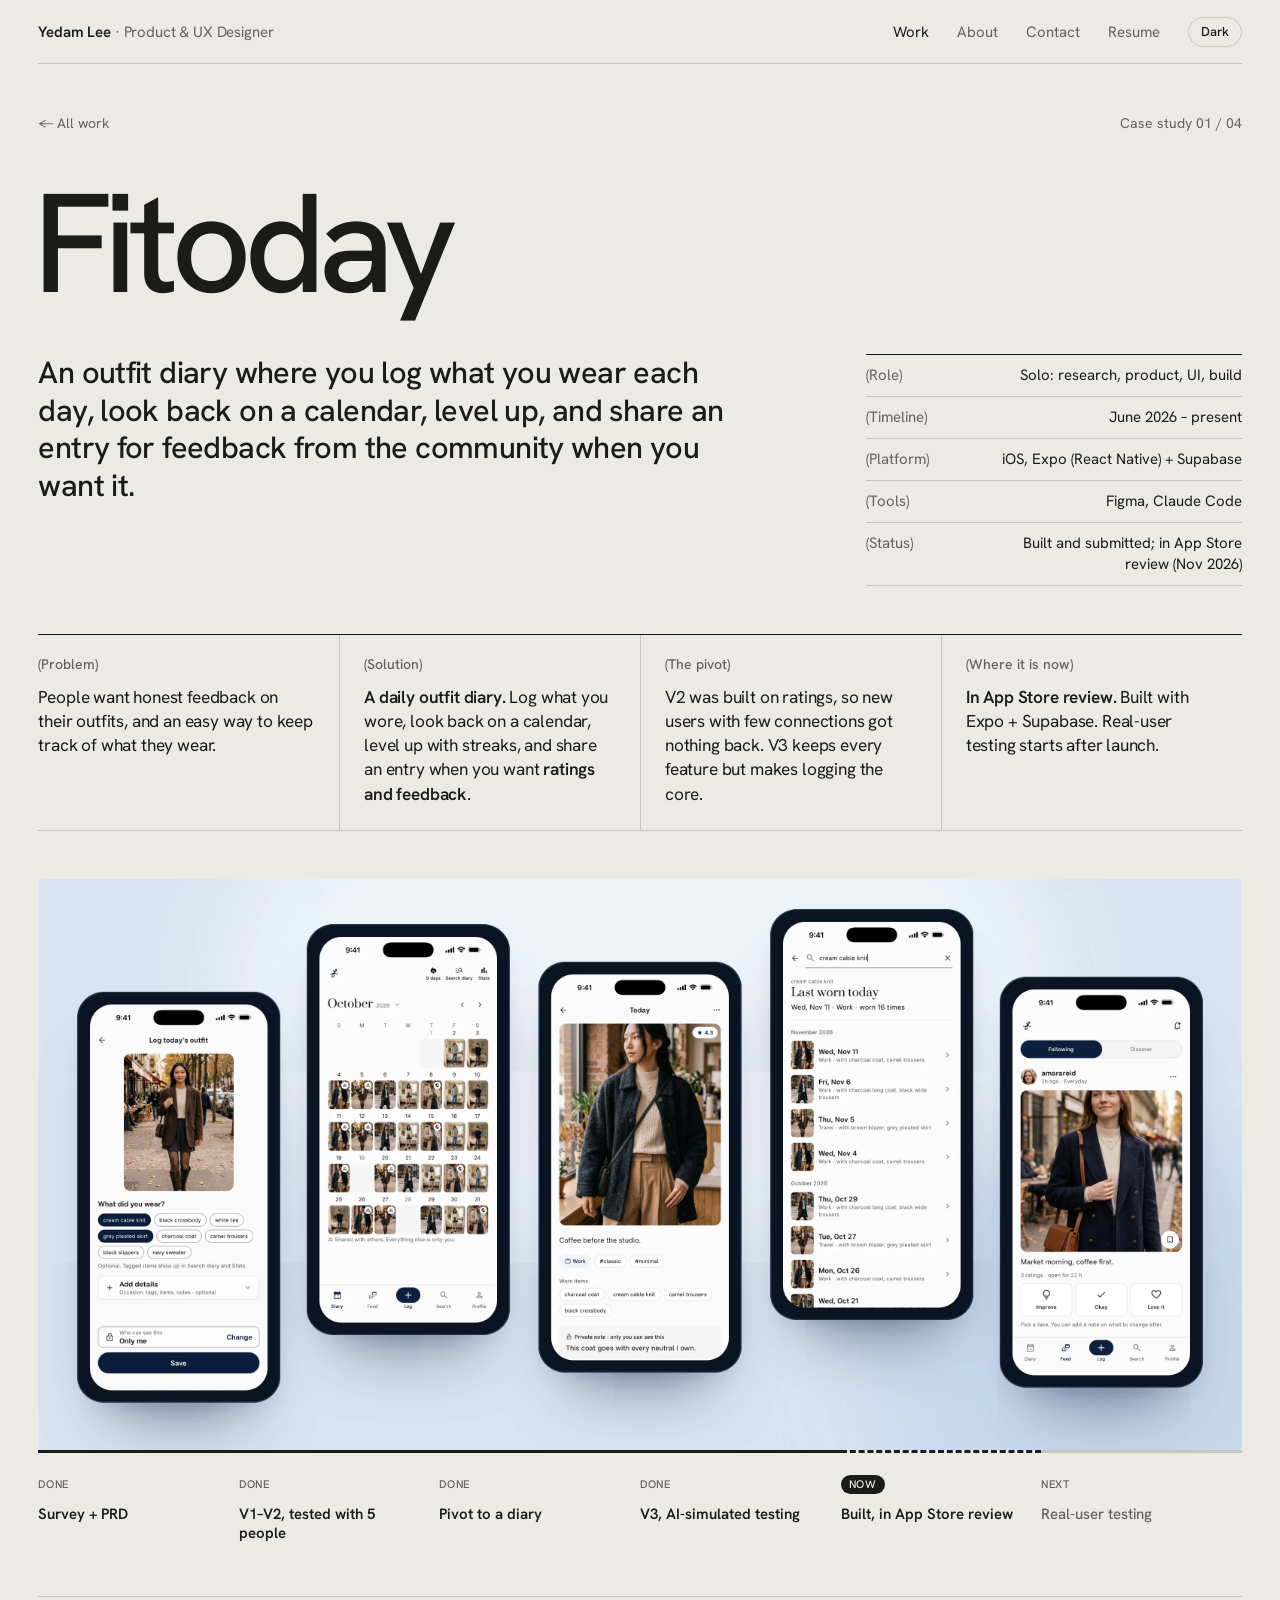
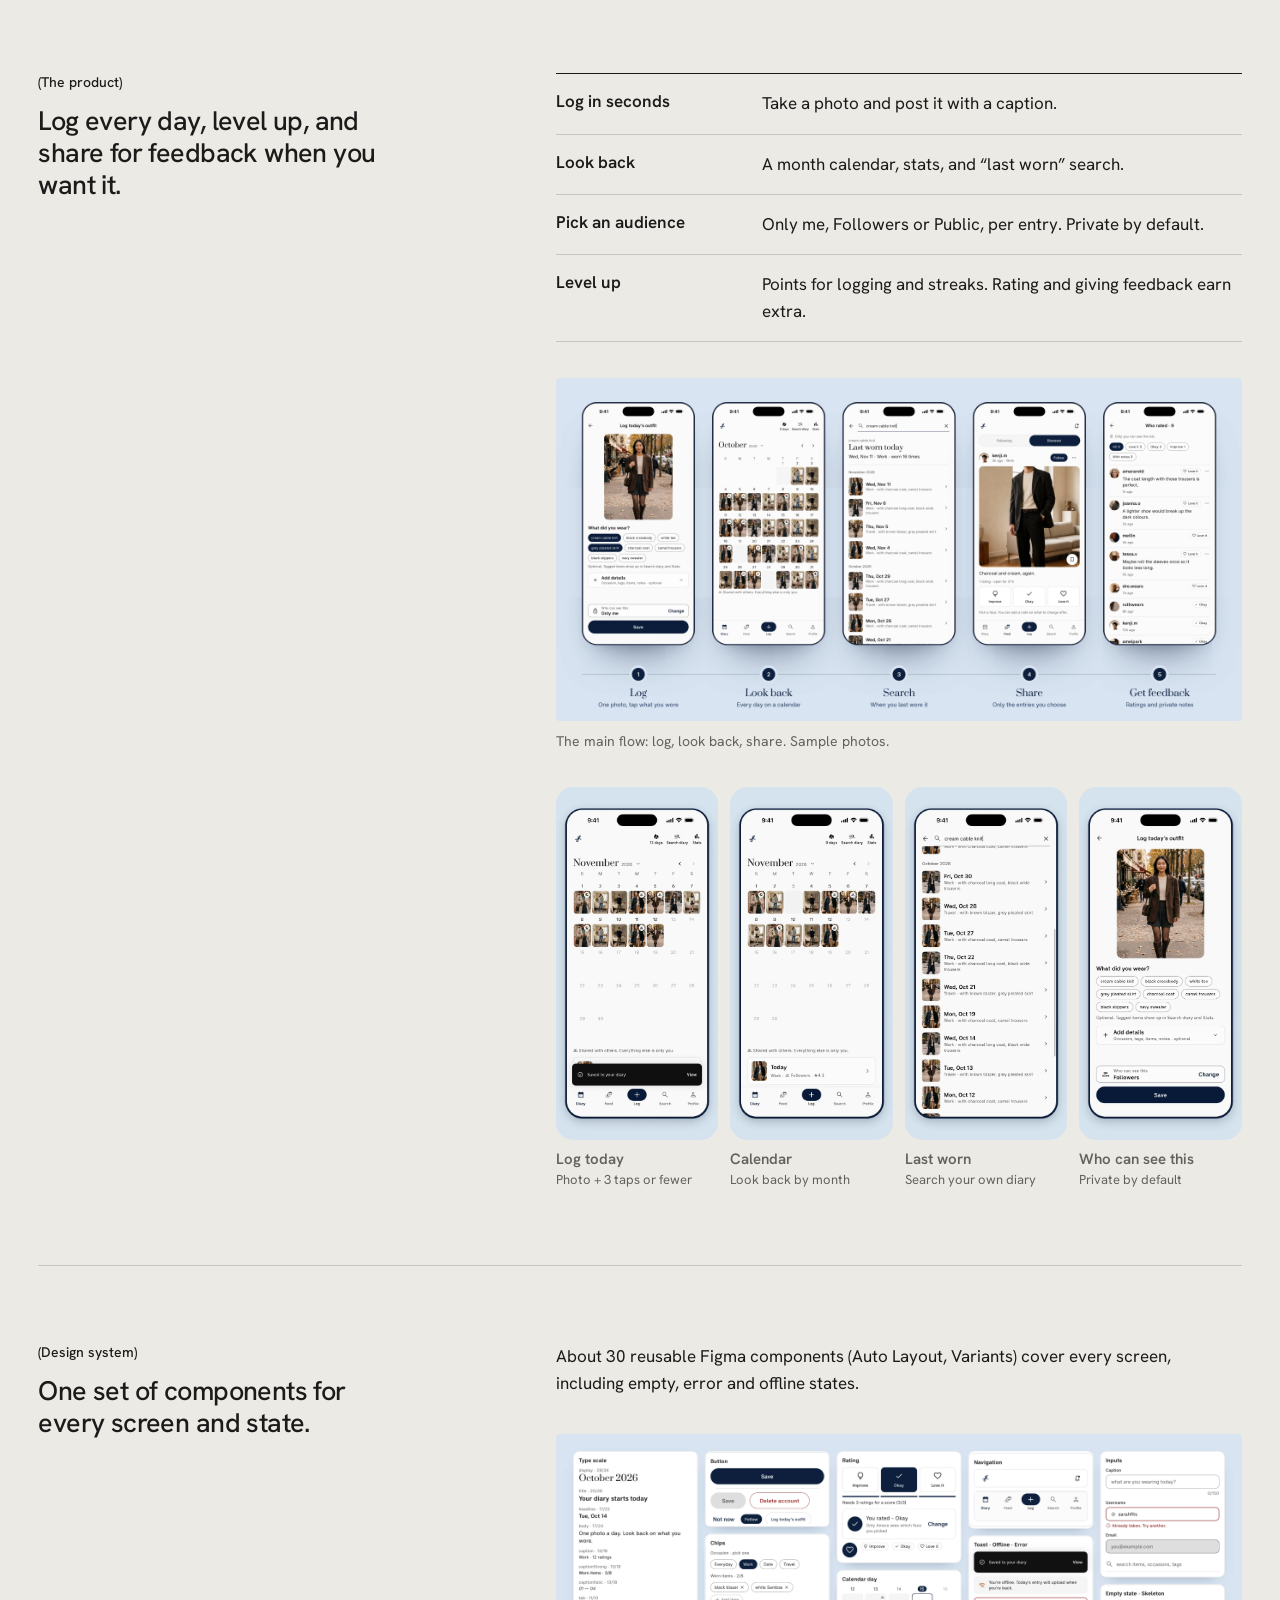
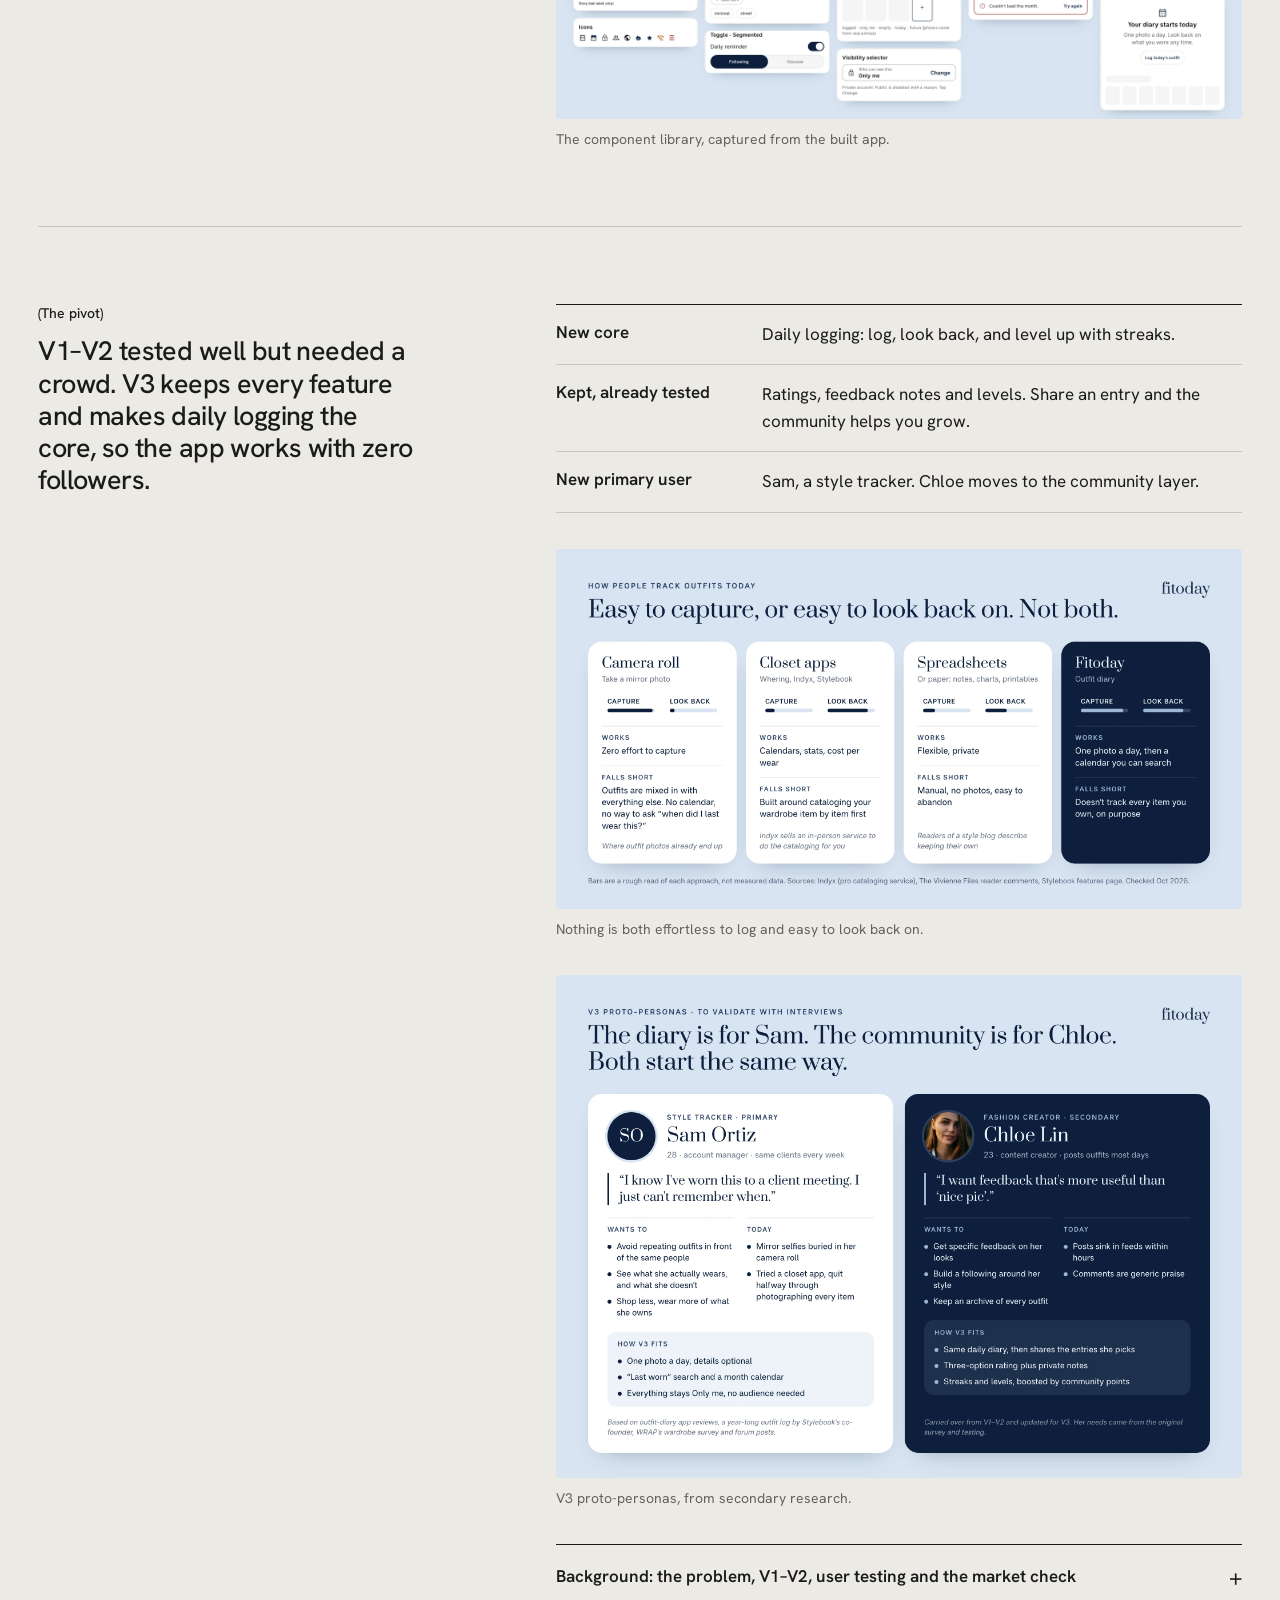
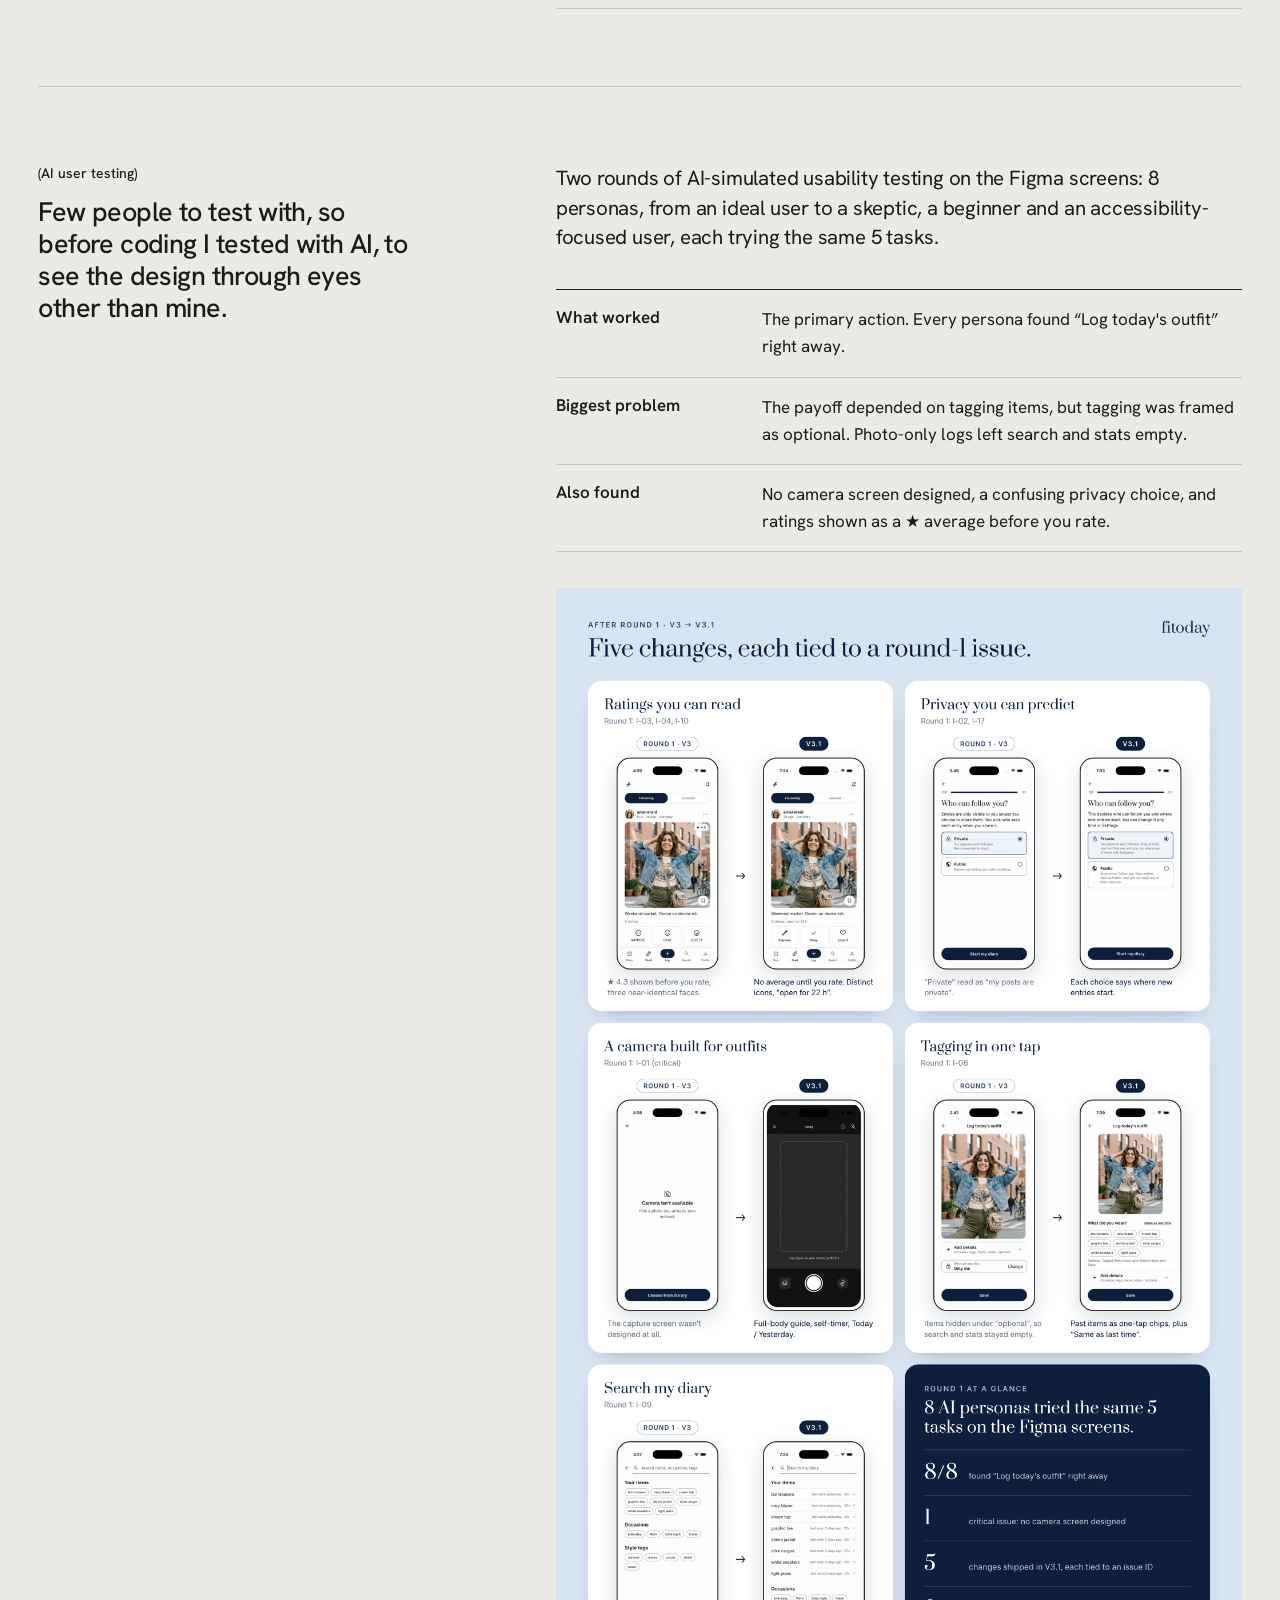
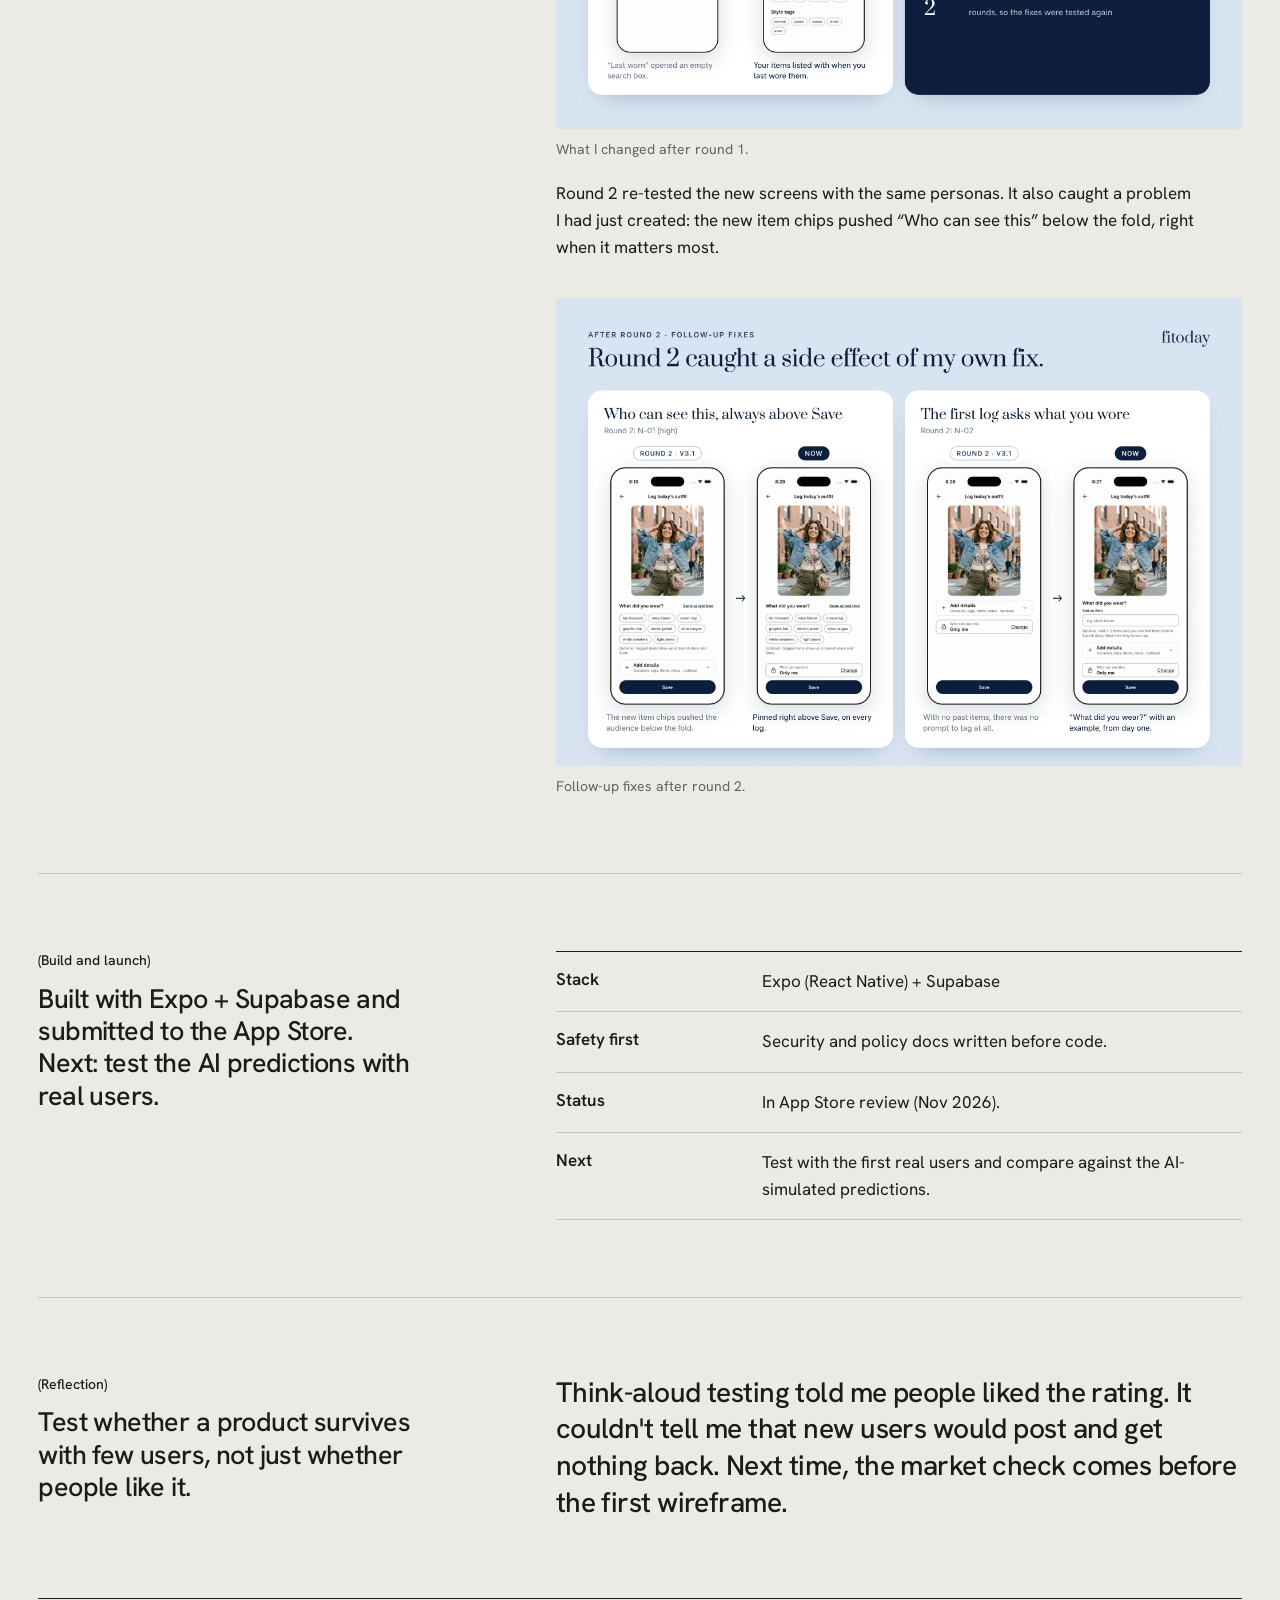
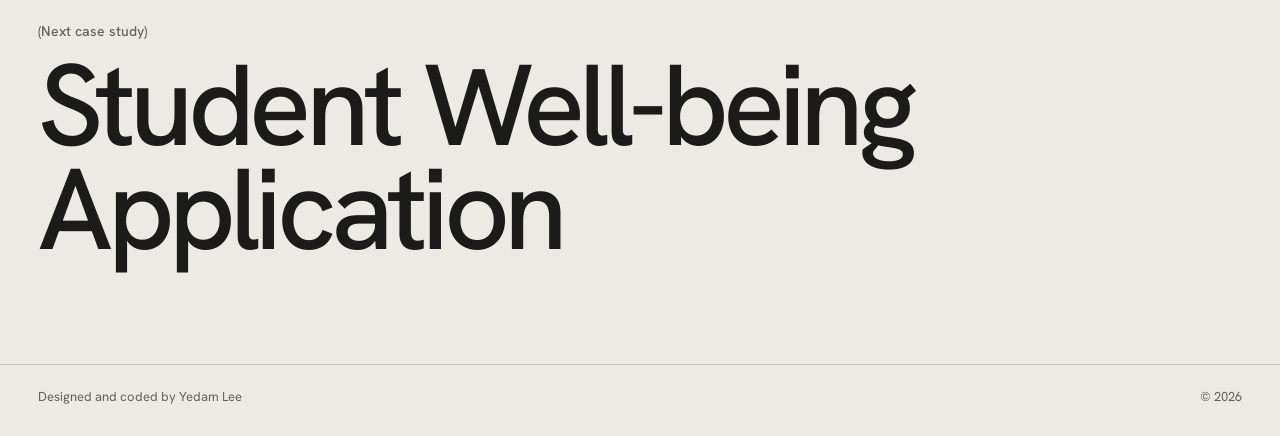
==== commit 98ddcd83: "Fitoday: pivot told once, new section order; USRI testing board and style guide redrawn, wording fix" ====
--- a/fitoday.html
+++ b/fitoday.html
@@ -70,8 +70,8 @@
     </figure>
 
     <ol class="phases" aria-label="Project progress">
-      <li class="done"><a href="#s-problem"><span class="st">Done</span><span class="ph">Survey + PRD</span></a></li>
-      <li class="done"><a href="#s-history"><span class="st">Done</span><span class="ph">V1–V2, tested with 5 people</span></a></li>
+      <li class="done"><a href="#s-pivot"><span class="st">Done</span><span class="ph">Survey + PRD</span></a></li>
+      <li class="done"><a href="#s-pivot"><span class="st">Done</span><span class="ph">V1–V2, tested with 5 people</span></a></li>
       <li class="done"><a href="#s-pivot"><span class="st">Done</span><span class="ph">Pivot to a diary</span></a></li>
       <li class="done"><a href="#s-validate"><span class="st">Done</span><span class="ph">V3, AI-simulated testing</span></a></li>
       <li class="now"><a href="#s-build"><span class="st">Now</span><span class="ph">Built, in App Store review</span></a></li>
@@ -92,7 +92,7 @@
           <li><span class="k">Level up</span><span class="v">Points for logging and streaks. Rating and giving feedback earn extra.</span></li>
         </ul>
 
-        <figure class="figure"><img loading="lazy" decoding="async" src="images/fitoday/fitoday_main_flow_v3.webp" alt="V3 main flow" width="3200" height="1600"><figcaption>The main flow: log, look back, share.</figcaption></figure>
+        <figure class="figure"><img loading="lazy" decoding="async" src="images/fitoday/fitoday_main_flow_v3.webp" alt="V3 main flow" width="3200" height="1600"><figcaption>The main flow: log, look back, share. Sample photos.</figcaption></figure>
 
         <div class="slots">
           <figure class="shot"><video src="images/fitoday/fitoday_log_today.mp4" poster="images/fitoday/fitoday_log_today_poster.webp" autoplay muted loop playsinline preload="metadata" width="900" height="1950" aria-label="Screen recording: open the camera, take a photo, tap two items, save; today fills in on the calendar"></video><figcaption><span class="slot-name">Log today</span><span class="slot-note">Photo + 3 taps or fewer</span></figcaption></figure>
@@ -101,19 +101,38 @@
           <figure class="shot"><video src="images/fitoday/fitoday_visibility.mp4" poster="images/fitoday/fitoday_visibility_poster.webp" autoplay muted loop playsinline preload="metadata" width="900" height="1950" aria-label="Screen recording: changing who can see an entry from Only me to Followers"></video><figcaption><span class="slot-name">Who can see this</span><span class="slot-note">Private by default</span></figcaption></figure>
         </div>
 
-        <p class="h3">Design system</p>
+      </div>
+    </section>
+
+    <section class="cs" aria-labelledby="s-ds">
+      <header class="cs-head">
+        <p class="label" id="s-ds">Design system</p>
+        <p class="cs-summary">One set of components for every screen and state.</p>
+      </header>
+      <div class="cs-body">
         <p>About 30 reusable Figma components (Auto Layout, Variants) cover every screen, including empty, error and offline states.</p>
         <figure class="figure"><img loading="lazy" decoding="async" src="images/fitoday/fitoday_components.webp" alt="Fitoday component library: type scale, icons, buttons, chips, toggle and segmented control, rating, calendar day, navigation, toast, offline and error states, visibility selector, and the colour palette" width="3200" height="1332"><figcaption>The component library, captured from the built app.</figcaption></figure>
       </div>
     </section>
 
-    <!-- 1. PROBLEM -->
-    <section class="cs" aria-labelledby="s-problem">
-      <header class="cs-head">
-        <p class="label" id="s-problem">Problem</p>
-        <p class="cs-summary">Fashion apps are built for sharing outfits, not for improving them.</p>
-      </header>
-      <div class="cs-body">
+    <!-- PIVOT (short) -->
+    <section class="cs" aria-labelledby="s-pivot">
+      <header class="cs-head">
+        <p class="label" id="s-pivot">The pivot</p>
+        <p class="cs-summary">V1–V2 tested well but needed a crowd. V3 keeps every feature and makes daily logging the core, so the app works with zero followers.</p>
+      </header>
+      <div class="cs-body">
+        <ul class="rows">
+          <li><span class="k">New core</span><span class="v">Daily logging: log, look back, and level up with streaks.</span></li>
+          <li><span class="k">Kept, already tested</span><span class="v">Ratings, feedback notes and levels. Share an entry and the community helps you grow.</span></li>
+          <li><span class="k">New primary user</span><span class="v">Sam, a style tracker. Chloe moves to the community layer.</span></li>
+        </ul>
+        <figure class="figure"><img loading="lazy" decoding="async" src="images/fitoday/fitoday_tracking.webp" alt="Comparison of how people track outfits: camera roll is easy to capture but has no calendar; closet apps have calendars and stats but require cataloging first; spreadsheets are manual with no photos; Fitoday is one photo a day plus a searchable calendar" width="2400" height="1260"><figcaption>Nothing is both effortless to log and easy to look back on.</figcaption></figure>
+        <figure class="figure"><img loading="lazy" decoding="async" src="images/fitoday/fitoday_personas_v3.webp" alt="Two proto-personas: Sam Ortiz, a style tracker who wants to avoid repeating outfits and uses the diary privately; Chloe Lin, a fashion creator who shares chosen entries for feedback" width="2400" height="1760"><figcaption>V3 proto-personas, from secondary research.</figcaption></figure>
+        <details class="archive">
+          <summary>Background: the problem, V1–V2, user testing and the market check</summary>
+          <div class="archive-body">
+          <p class="h3">Problem: Fashion apps are built for sharing outfits, not for improving them.</p>
         <p class="lede">It started with a personal question. Scrolling Instagram, I kept wondering why some outfits looked put together and mine didn't. What I wanted wasn't more inspiration. It was honest feedback I could learn from.</p>
         <p class="lede">To check whether that was just me, I ran a 12-person survey and reviewed the platforms people already use for fashion. The pattern was clear: there are plenty of places to post an outfit and almost nowhere built for constructive feedback on it. People also told me why they don't ask for it: they're afraid of being judged.</p>
 
@@ -123,22 +142,9 @@
           <li><q>Posting on instagram everyday feels like a performance.</q><span class="src">Survey participant</span></li>
         </ul>
         <div class="facts">
-          <div><div class="n">3.8M</div><div class="t">members in r/OUTFITS, where feedback requests are the top post type</div></div>
           <div><div class="n">6M+</div><div class="t">members in r/malefashionadvice, with weekly “What I'm Wearing” threads</div></div>
         </div>
         <p>Instagram, Pinterest and TikTok are built for showing outfits, not improving them.</p>
-      </div>
-    </section>
-
-    <section class="cs" aria-labelledby="s-history">
-      <header class="cs-head">
-        <p class="label" id="s-history">How I got here</p>
-        <p class="cs-summary">V1–V2 was a rating app that 5 testers understood instantly. A market check showed it would fail new users, so I pivoted before writing code.</p>
-      </header>
-      <div class="cs-body">
-        <details class="archive">
-          <summary>V1–V2 design, user testing and the market check</summary>
-          <div class="archive-body">
           <p class="h3">V1–V2: A feedback app: Post one outfit a day. Others rate it in one tap.</p>
         <p class="lede">I designed for two people: Chloe, who posts and wants better feedback than “nice pic”, and Marcus, who wants to dress better but is afraid to ask.</p>
         <div class="grid-2">
@@ -179,28 +185,6 @@
       </div>
     </section>
 
-    <!-- 5. PIVOT -->
-    <section class="cs" aria-labelledby="s-pivot">
-      <header class="cs-head">
-        <p class="label" id="s-pivot">The pivot</p>
-        <p class="cs-summary">Same features, new core: give every user a reason to come back, even with no followers.</p>
-      </header>
-      <div class="cs-body">
-        <p class="lede">I asked what would keep a user who has no connections yet. My own habit answered: I took outfit photos every day, then lost them in my camera roll.</p>
-        <div class="facts">
-          <div><div class="n">~25%</div><div class="t">of clothes in UK wardrobes unworn for a year (WRAP, 6,000+ adults)</div></div>
-          <div><div class="n">52K</div><div class="t">people in r/TodayIWore, posting what they wore each day</div></div>
-        </div>
-        <figure class="figure"><img loading="lazy" decoding="async" src="images/fitoday/fitoday_tracking.webp" alt="Comparison of how people track outfits: camera roll is easy to capture but has no calendar; closet apps have calendars and stats but require cataloging first; spreadsheets are manual with no photos; Fitoday is one photo a day plus a searchable calendar" width="2400" height="1260"><figcaption>Nothing is both effortless to log and easy to look back on.</figcaption></figure>
-        <ul class="rows">
-          <li><span class="k">New core</span><span class="v">Daily logging: log, look back, and level up with streaks.</span></li>
-          <li><span class="k">Kept, already tested</span><span class="v">Ratings, feedback notes and levels. Share an entry and the community helps you grow.</span></li>
-          <li><span class="k">New primary user</span><span class="v">Sam, a style tracker. Chloe moves to the community layer.</span></li>
-        </ul>
-        <figure class="figure"><img loading="lazy" decoding="async" src="images/fitoday/fitoday_personas_v3.webp" alt="Two proto-personas: Sam Ortiz, a style tracker who wants to avoid repeating outfits and uses the diary privately; Chloe Lin, a fashion creator who shares chosen entries for feedback" width="2400" height="1760"><figcaption>V3 proto-personas, from secondary research.</figcaption></figure>
-      </div>
-    </section>
-
 
     <!-- 7. AI USER TESTING -->
     <section class="cs" aria-labelledby="s-validate">
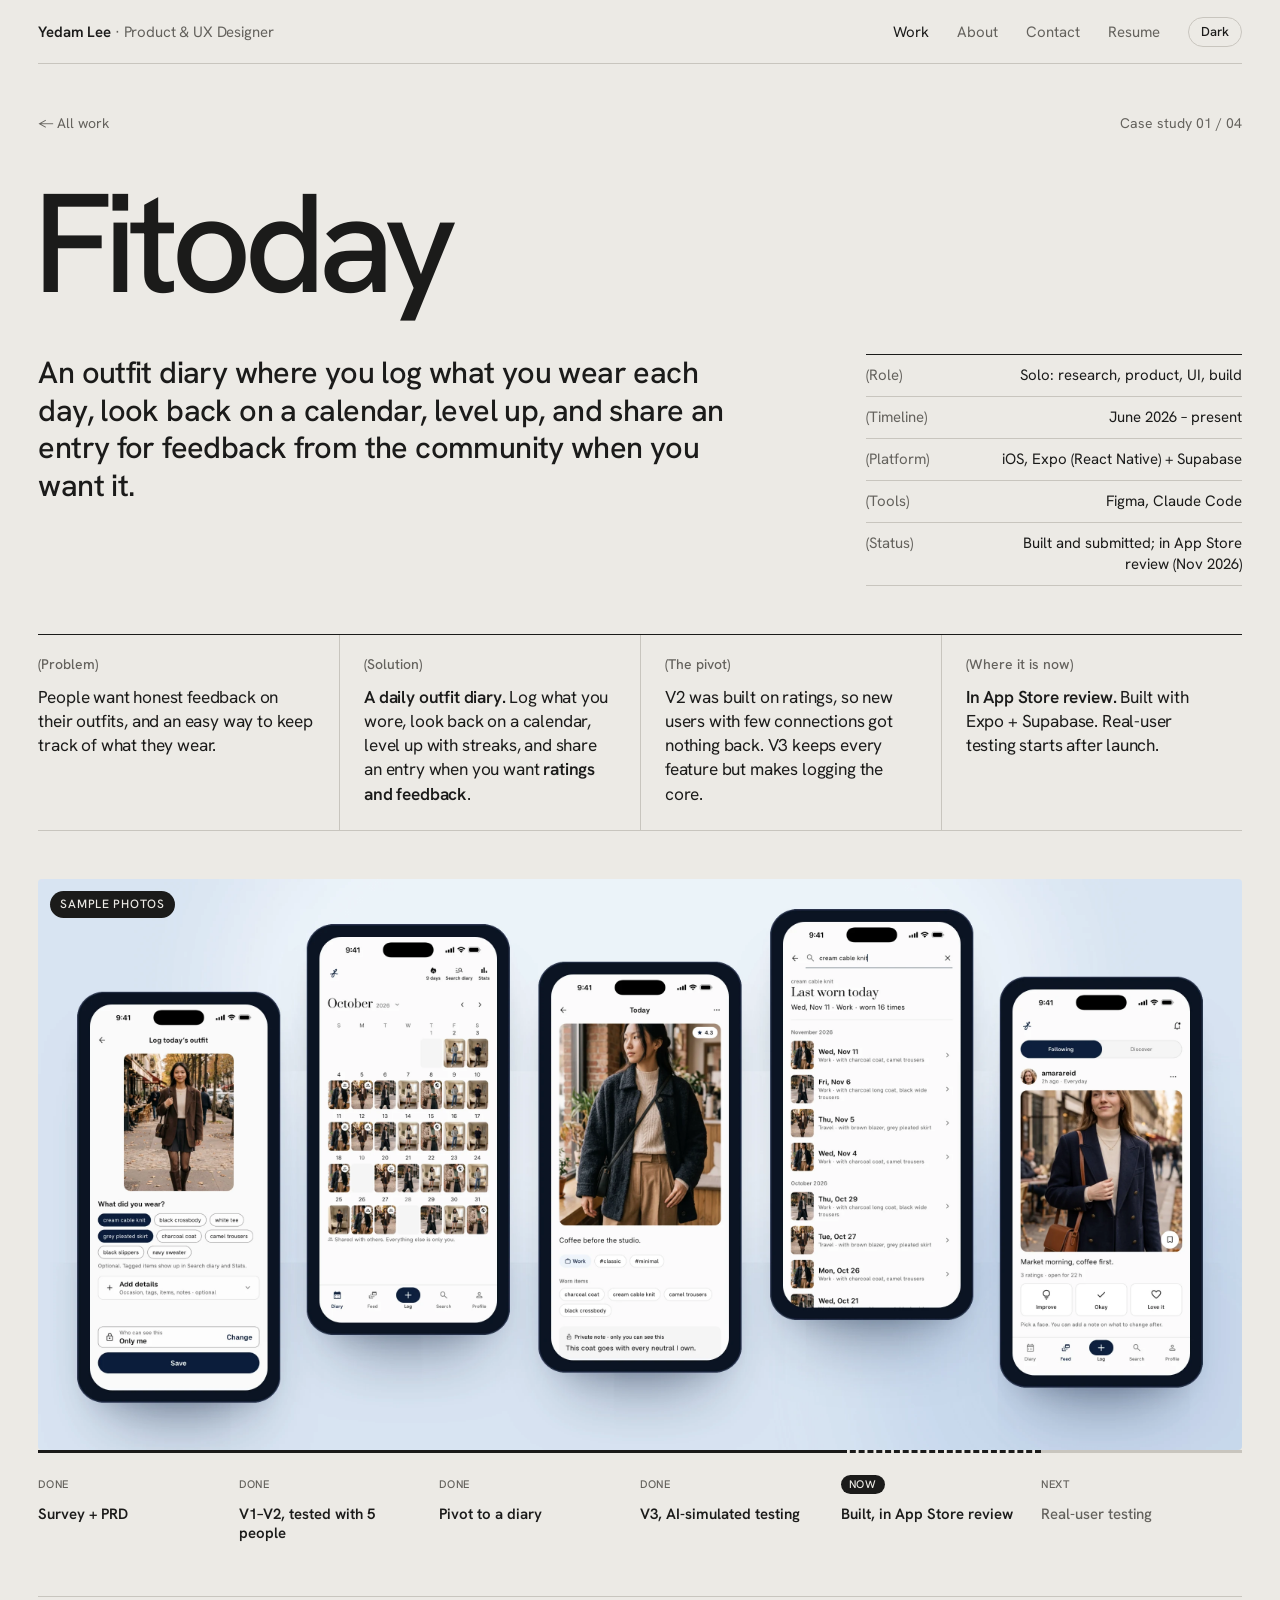
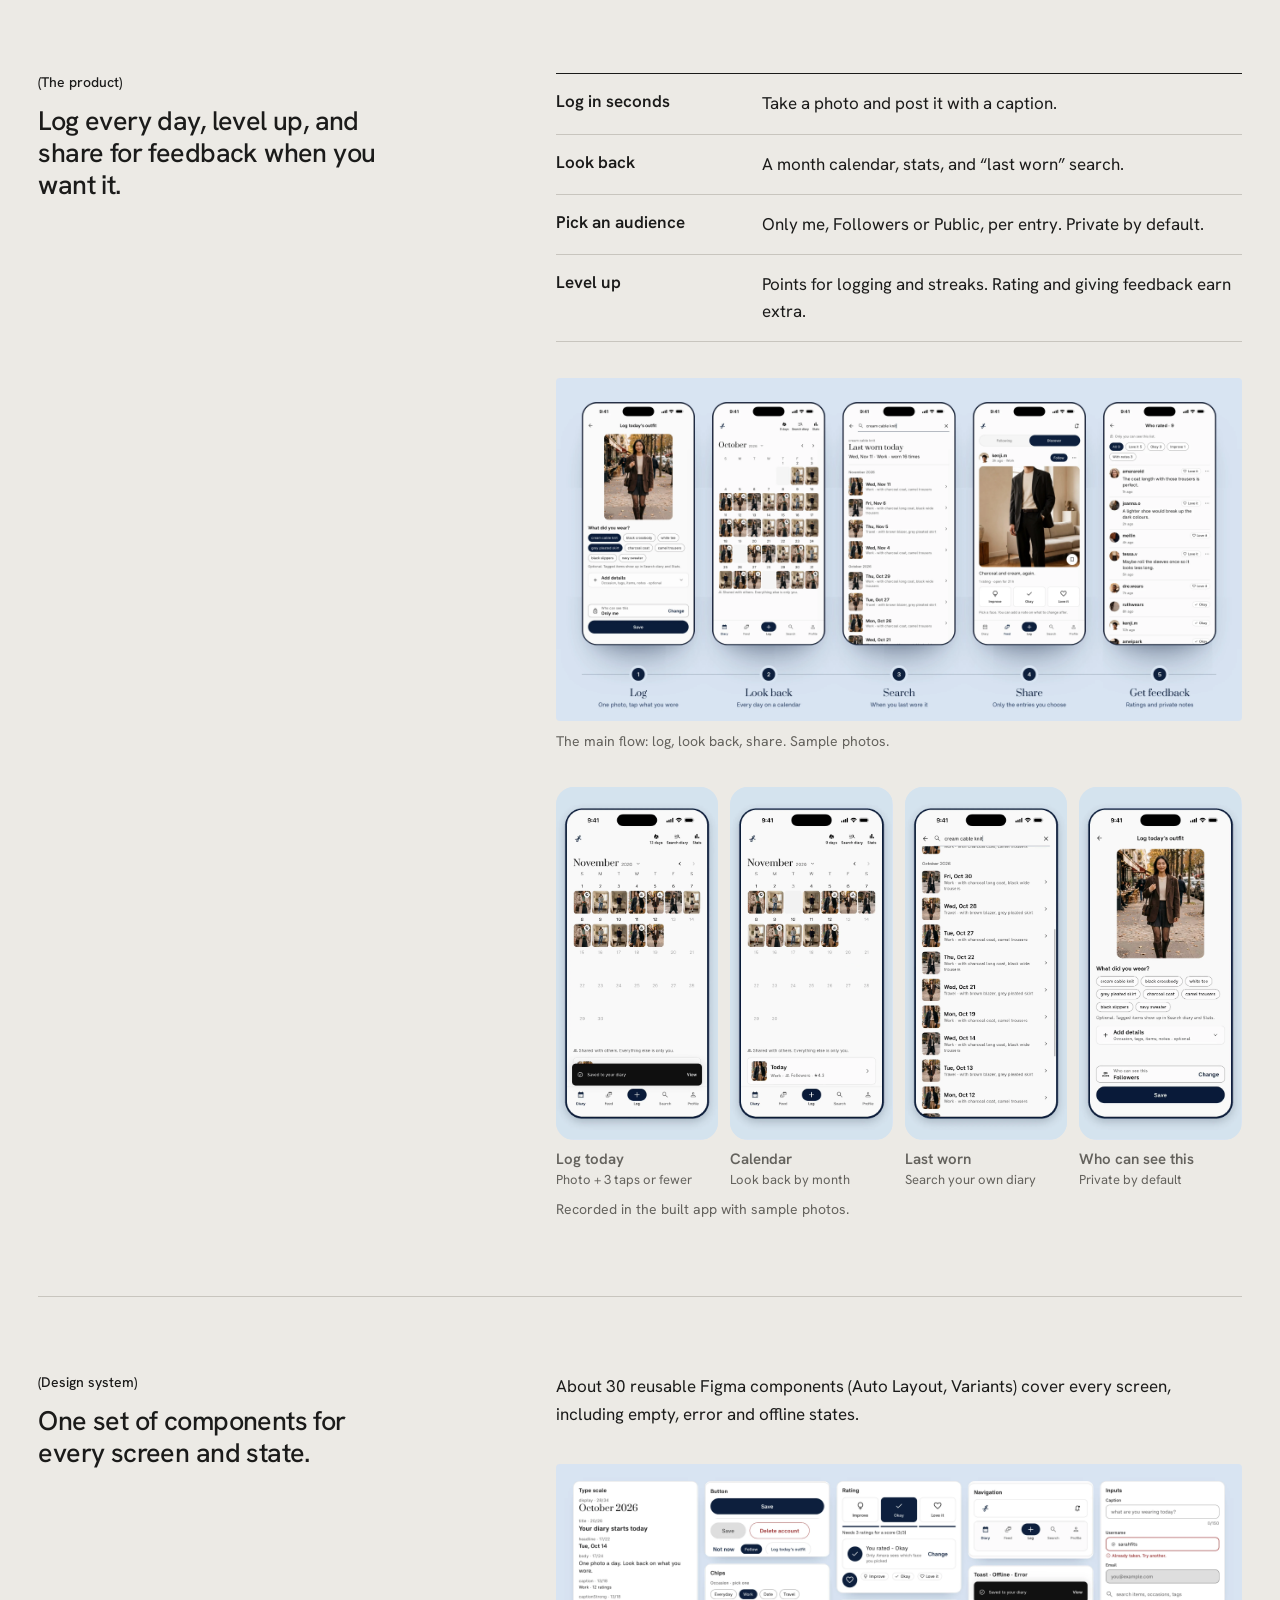
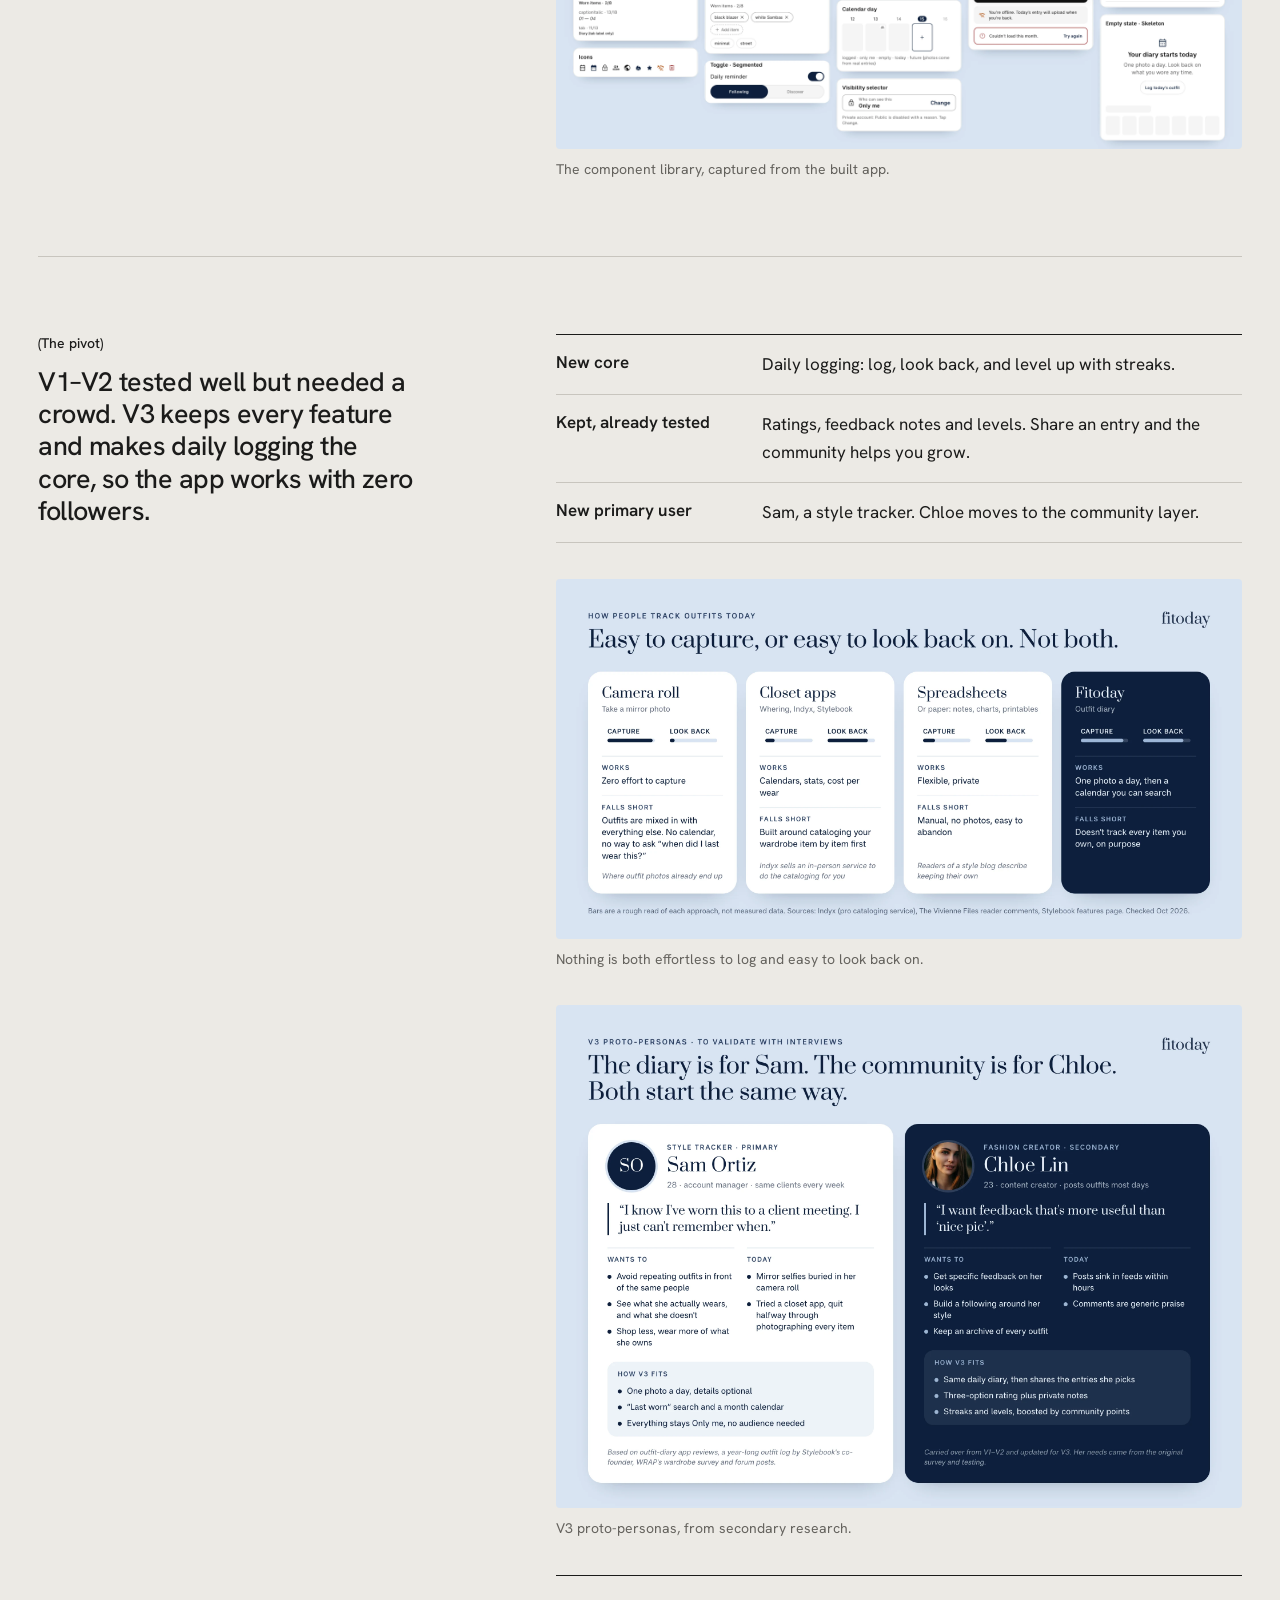
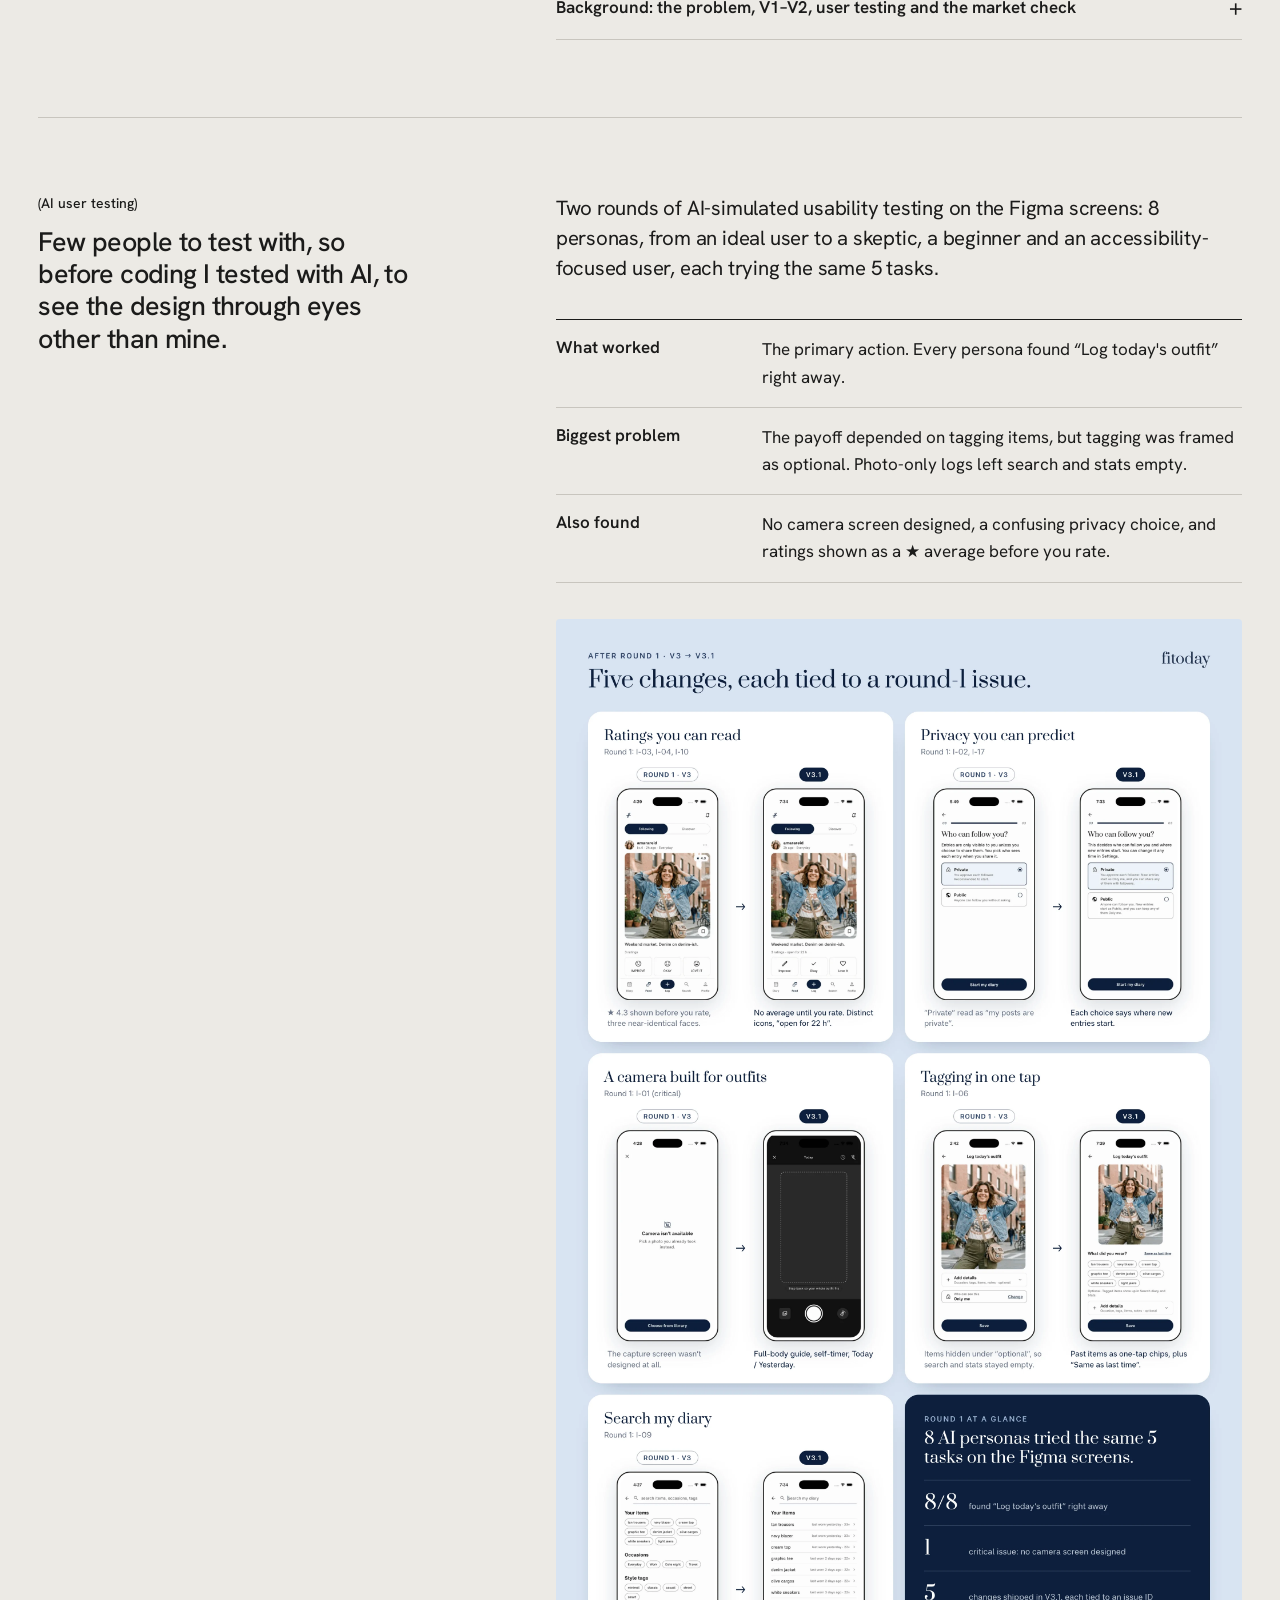
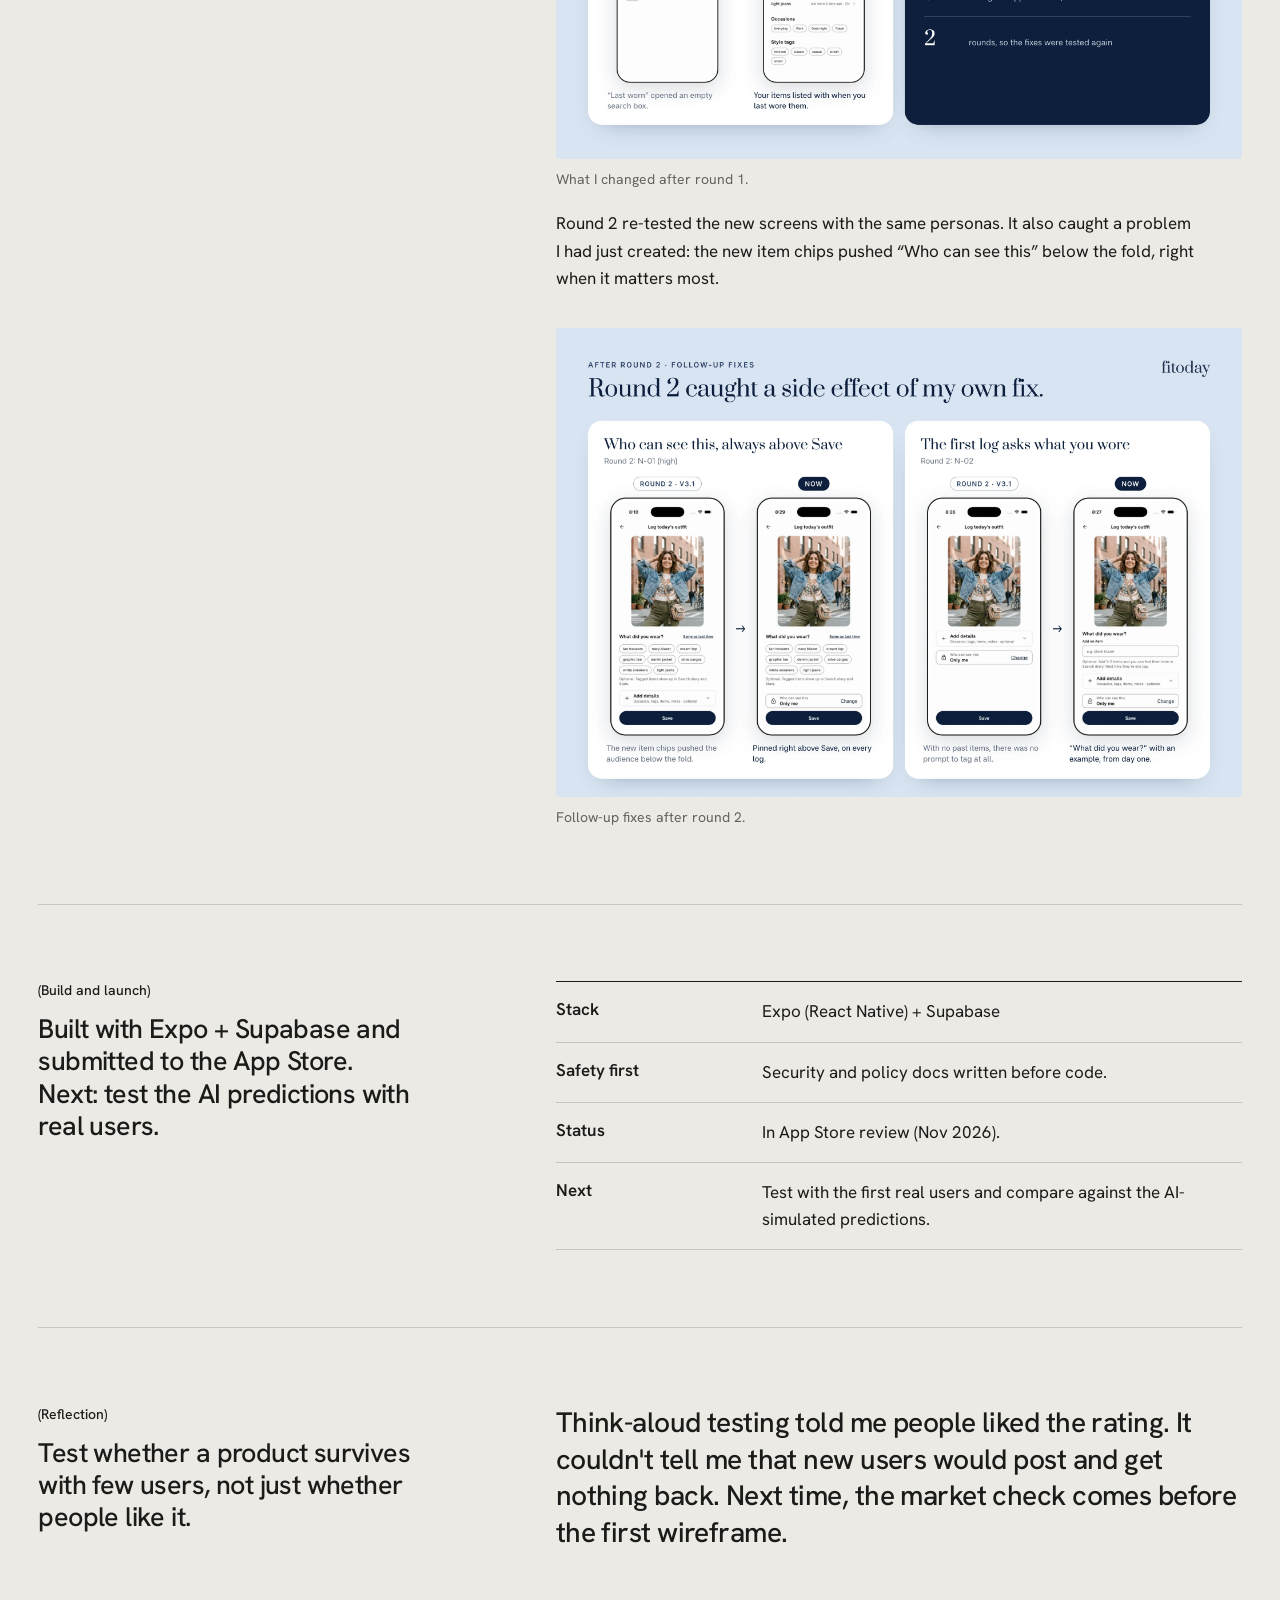
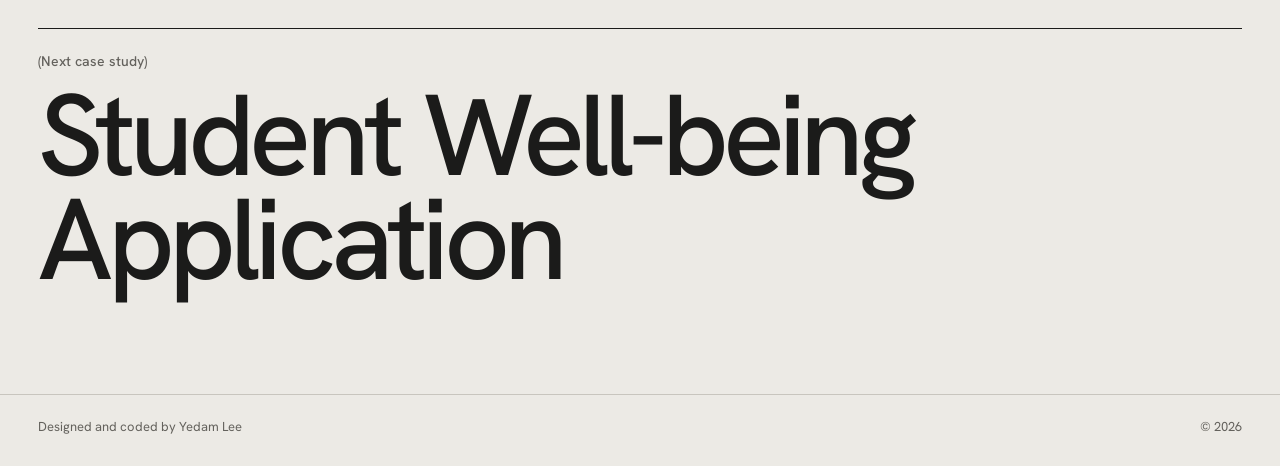
==== commit c39613b2: "HiHello screens in phone frames; sample photos note on Fitoday hero and recordings" ====
--- a/fitoday.html
+++ b/fitoday.html
@@ -67,6 +67,7 @@
 
     <figure class="case-cover has-tag">
       <img src="images/fitoday/fitoday_hero_no_text.webp" alt="Fitoday V3 screens" width="3200" height="1520">
+      <span class="cover-tag">Sample photos</span>
     </figure>
 
     <ol class="phases" aria-label="Project progress">
@@ -100,6 +101,7 @@
           <figure class="shot"><video src="images/fitoday/fitoday_last_worn.mp4" poster="images/fitoday/fitoday_last_worn_poster.webp" autoplay muted loop playsinline preload="metadata" width="900" height="1950" aria-label="Screen recording: Search diary lists your items with when you last wore them, then every day you wore the cream cable knit"></video><figcaption><span class="slot-name">Last worn</span><span class="slot-note">Search your own diary</span></figcaption></figure>
           <figure class="shot"><video src="images/fitoday/fitoday_visibility.mp4" poster="images/fitoday/fitoday_visibility_poster.webp" autoplay muted loop playsinline preload="metadata" width="900" height="1950" aria-label="Screen recording: changing who can see an entry from Only me to Followers"></video><figcaption><span class="slot-name">Who can see this</span><span class="slot-note">Private by default</span></figcaption></figure>
         </div>
+        <p class="figcap">Recorded in the built app with sample photos.</p>
 
       </div>
     </section>
